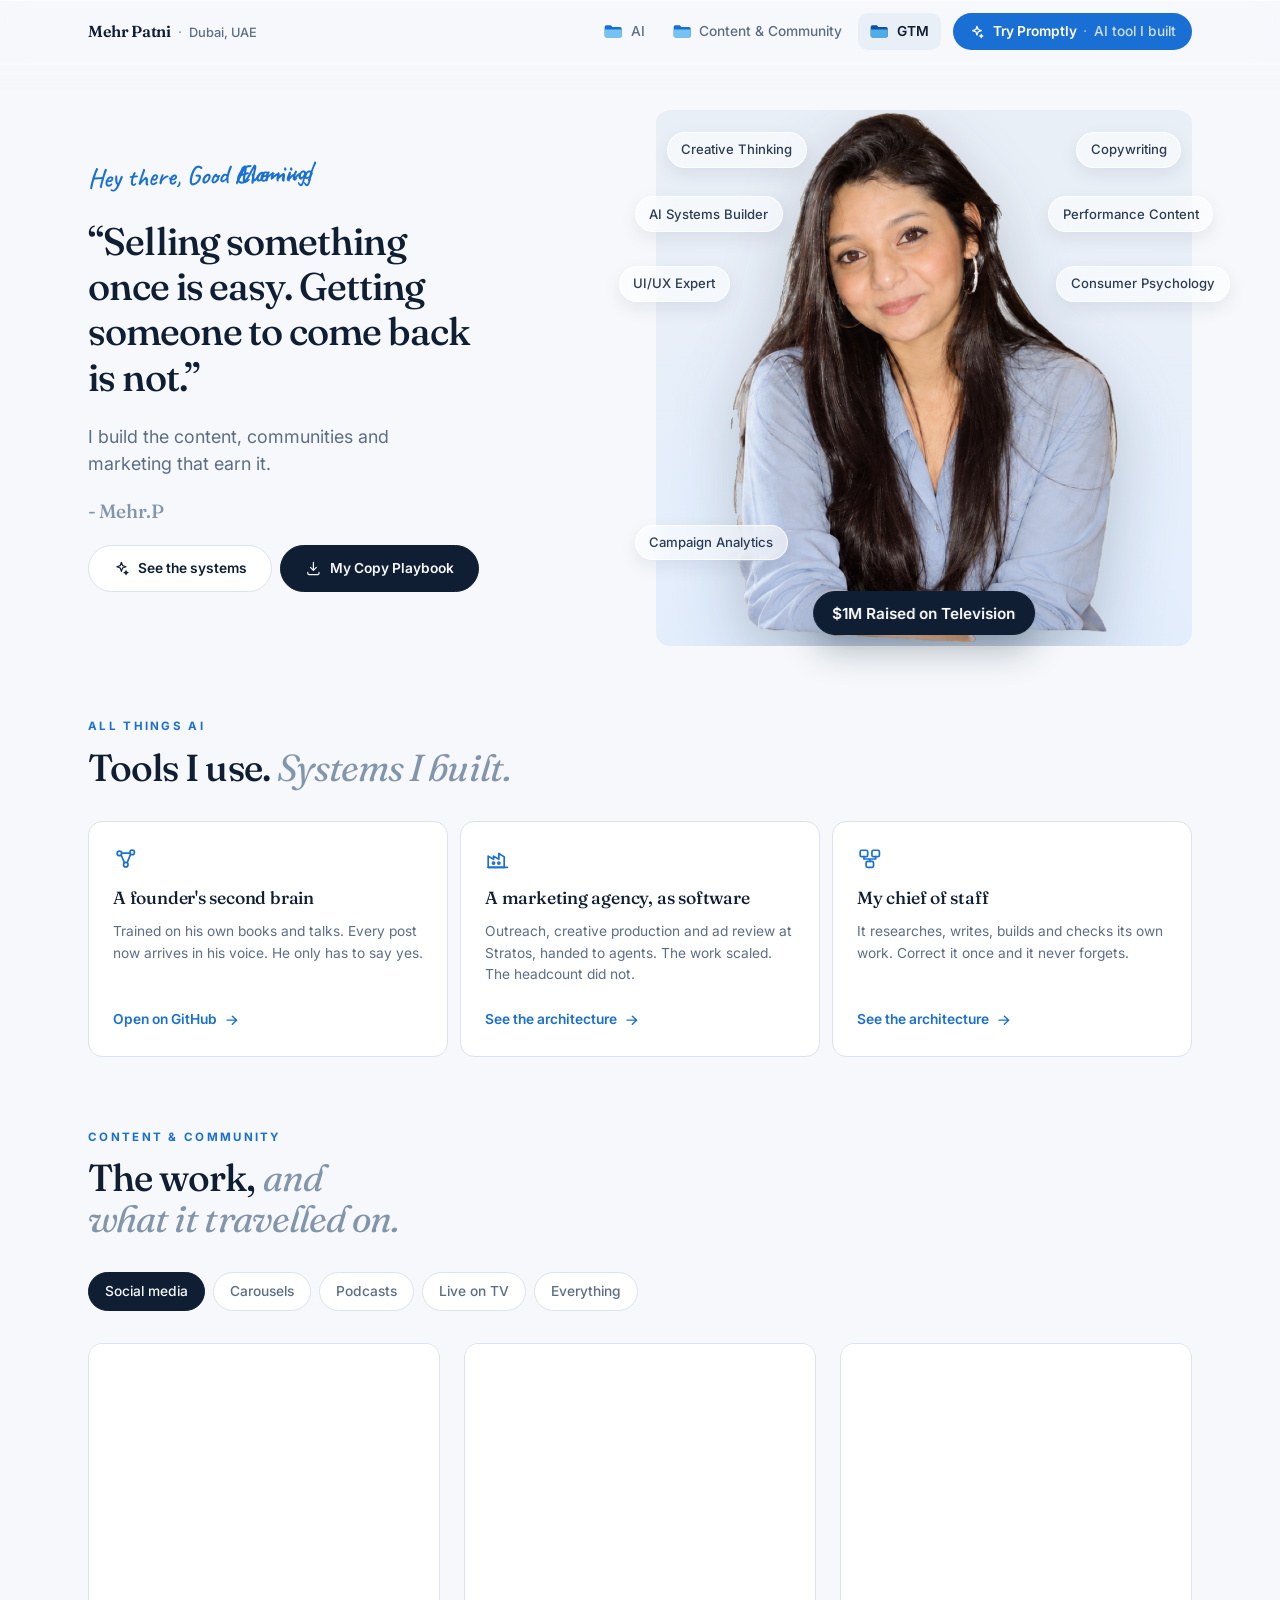
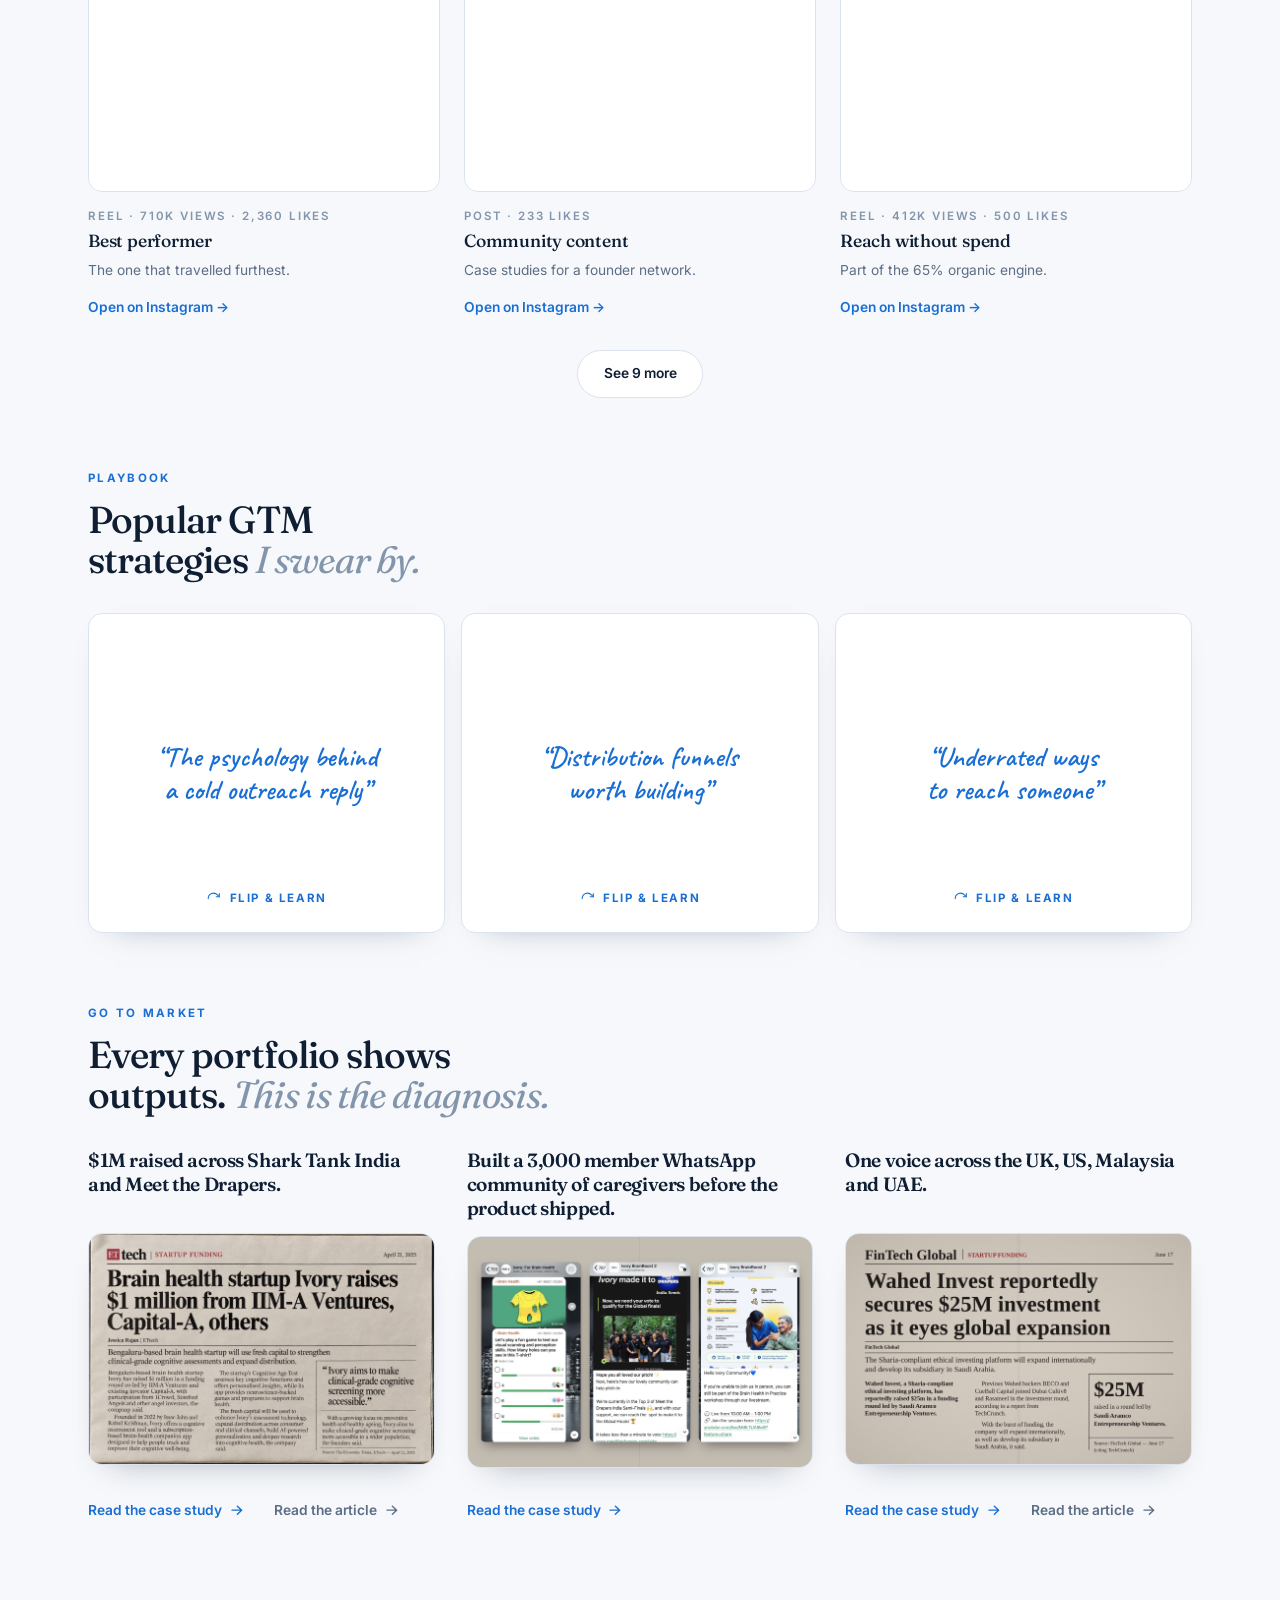
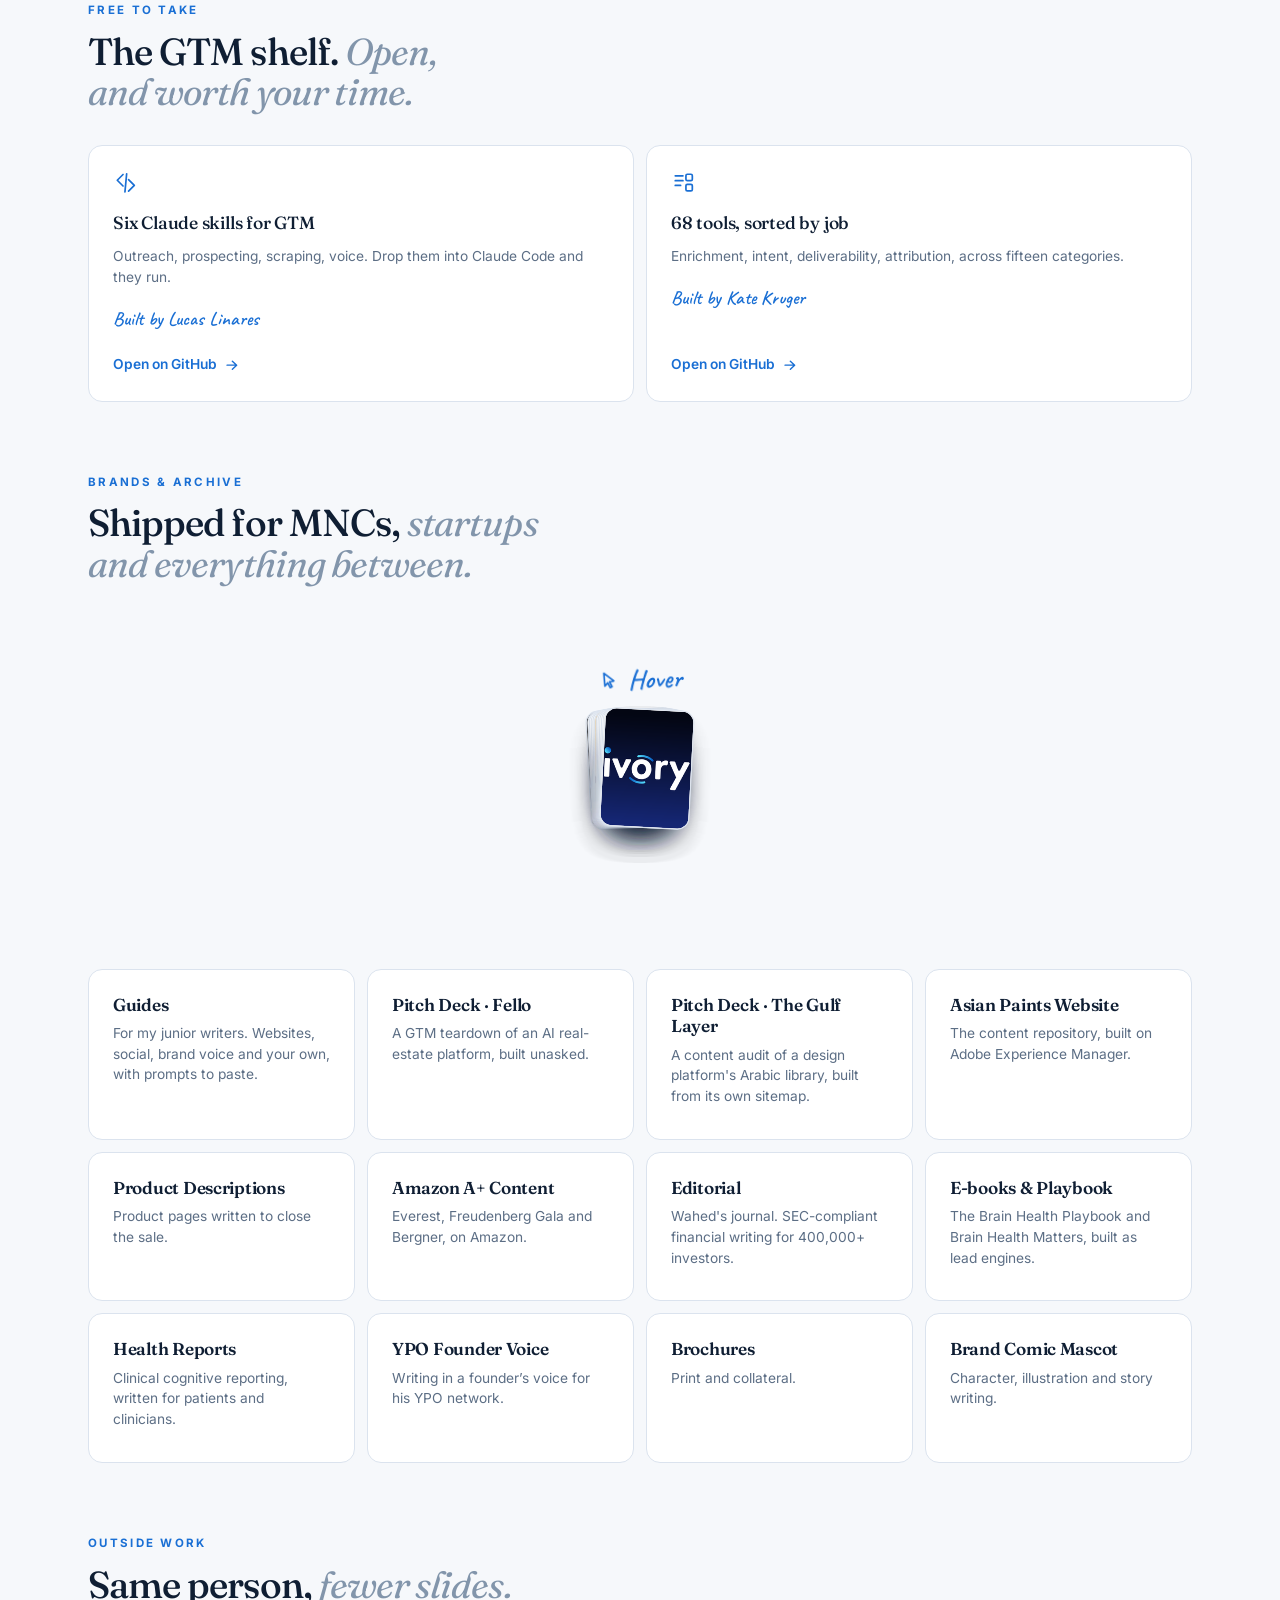
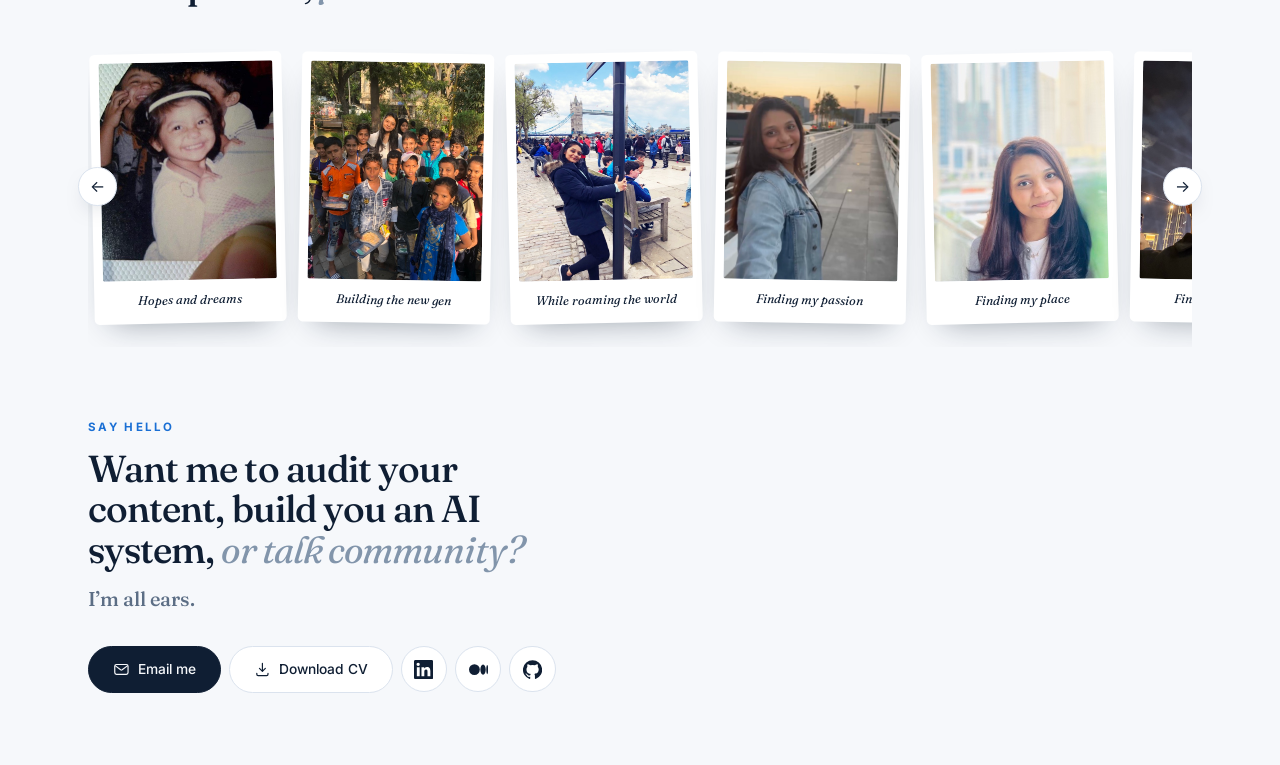
==== index.html @ 5cb8373c "Flip and learn, in place of See the diagram Co-Authored-By: Claude Opus 5 (1M context) <noreply@anth" ====
<!doctype html>
<html lang="en">
<head>
<meta charset="utf-8">
<meta name="viewport" content="width=device-width, initial-scale=1, viewport-fit=cover">
<title>Mehr | AI Content Strategist, Dubai</title>
<meta name="description" content="Mehr Patni, Dubai. Seven years of content, brand and community for products that take some explaining, and the AI systems that carry the routine half. Selected work, live.">
<link rel="icon" type="image/png" sizes="32x32" href="icon-32.png">
<link rel="icon" type="image/png" sizes="192x192" href="icon-192.png">
<link rel="apple-touch-icon" sizes="180x180" href="icon-180.png">
<meta name="theme-color" content="#1A6FD4">
<meta property="og:title" content="Mehr | AI Content Strategist, Dubai">
<meta property="og:description" content="Content, community and the AI systems behind them. Dubai.">
<meta property="og:image" content="https://mehrpatni.com/icon-512.png">
<meta property="og:url" content="https://mehrpatni.com/">
<meta property="og:type" content="website">
<meta name="twitter:card" content="summary">
<link rel="preconnect" href="https://fonts.googleapis.com">
<link rel="preconnect" href="https://fonts.gstatic.com" crossorigin>
<link href="https://fonts.googleapis.com/css2?family=Caveat:wght@600&family=Fraunces:ital,opsz,wght@0,9..144,400;0,9..144,500;0,9..144,600;1,9..144,400;1,9..144,500&family=Inter:wght@400;500;600;700&display=swap" rel="stylesheet">
<style>
/* Spacing and type run off one modular scale in rem, so everything reflows
   together when someone enlarges their text. No fixed pixel rhythm. */
:root{
  --paper:#F6F8FB; --paper-2:#E9EFF7; --ink:#0F1E33; --body:#2B3C53;
  --muted:#5C6E85; --faint:#8295AB;
  --accent:#1A6FD4; --accent-2:#74C3F2; --accent-soft:#E4EEFC;
  --line:#DBE3EE; --white:#fff; --wash:#EEF3FA;

  --s1:.25rem; --s2:.5rem; --s3:.75rem; --s4:1rem; --s5:1.5rem;
  --s6:2rem; --s7:3rem; --s8:4.5rem; --s9:6.5rem;
  --r:14px;

  /* Tracking is size specific: negative on display, neutral on body. */
  --t-display:clamp(2.9rem,8.2vw,5.8rem);
  --t-h2:clamp(1.6rem,3.2vw,2.35rem);
  --t-h3:1.1rem;
  --t-lede:clamp(1.05rem,1.6vw,1.3rem);
  --t-body:1.02rem;
  --t-small:.86rem;
  --t-micro:.72rem;
}
*{box-sizing:border-box}
html{scroll-behavior:smooth;scroll-padding-top:5rem;overflow-x:clip}
body{margin:0;background:var(--paper);color:var(--ink);
  font-family:Inter,system-ui,-apple-system,BlinkMacSystemFont,"Segoe UI",Helvetica,Arial,sans-serif;
  font-size:var(--t-body);line-height:1.55;-webkit-font-smoothing:antialiased;overflow-x:hidden}
h1,h2,h3{font-family:Fraunces,Georgia,serif;font-weight:500;margin:0}
a{color:inherit}
img{max-width:100%}
.wrap{max-width:72rem;margin:0 auto;padding:0 var(--s5)}

/* ── nav: translucent, and it fades into the page instead of ruling it off ── */
nav{position:sticky;top:0;z-index:50;
  background:color-mix(in srgb, var(--paper) 78%, transparent);
  -webkit-backdrop-filter:saturate(180%) blur(14px); backdrop-filter:saturate(180%) blur(14px);
  border-top:1px solid rgba(255,255,255,.65)}
nav::after{content:"";position:absolute;top:100%;left:0;right:0;height:1.75rem;
  background:linear-gradient(to bottom,var(--paper),transparent);pointer-events:none}
.nrow{display:flex;align-items:center;justify-content:space-between;gap:var(--s4);
  max-width:72rem;margin:0 auto;padding:var(--s3) var(--s5)}
.nme{font-family:Fraunces;font-weight:600;font-size:1rem;letter-spacing:-.02em;text-decoration:none;white-space:nowrap}
/* The location rides with the name in the bar, now that the hero eyebrow is gone. */
.nme span{font-family:Inter,system-ui,-apple-system,"Segoe UI",Helvetica,Arial,sans-serif;
  font-weight:500;font-size:.8rem;letter-spacing:0;color:var(--muted)}
.nme span::before{content:"\00b7";margin:0 .45rem;color:var(--faint)}
@media(max-width:48rem){.nme span{display:none}}
.nlinks{display:flex;gap:var(--s1);flex-wrap:wrap;align-items:center}
.nlinks a{display:inline-flex;align-items:center;gap:var(--s2);
  font-size:var(--t-small);font-weight:500;text-decoration:none;color:var(--muted);
  padding:var(--s2) var(--s3);border-radius:10px;
  transition:color .18s ease,background .18s ease}
.nlinks a:hover{color:var(--ink);background:var(--paper-2)}
.nlinks a.on{color:var(--ink);background:var(--paper-2);font-weight:600}
/* Finder folder. Two flat tones read better at 18px than a gradient does. */
.fld{width:1.15rem;height:auto;flex:0 0 auto;
  transition:transform .2s cubic-bezier(.2,.8,.2,1)}
.fld .bk{fill:#1A6FD4}
.fld .ft{fill:#74C3F2}
.nlinks a:hover .fld{transform:translateY(-1px) scale(1.06)}
.nlinks a.on .fld .bk{fill:#13529E}
.nlinks a.on .fld .ft{fill:#4FAEEA}
/* The tool is the one thing in the bar that leaves this page, so it is the
   only coloured item in it. */
.nlinks a.try{background:var(--accent);color:#fff;font-weight:600;border-radius:999px;
  padding:var(--s2) var(--s4);margin-left:var(--s2)}
.nlinks a.try:hover{background:#1560BC;color:#fff}
.nlinks a.try svg{width:1rem;height:1rem;flex:none}
.nlinks a.try i{font-style:normal;font-weight:500;opacity:.78;margin-left:.42rem}
.nlinks a.try i::before{content:"\00b7";margin-right:.42rem;opacity:.7}
@media(max-width:64rem){.nlinks a.try i{display:none}}

/* ── hero: an asymmetric split. The words get the page, the photograph gets
   the edge. Nothing is typeset on top of her face. ───────────────────────── */
header{padding:var(--s7) 0 0;position:relative}
.hero2{display:grid;grid-template-columns:minmax(0,1fr) minmax(0,1.08fr);
  gap:var(--s8);align-items:center}
.hcopy{max-width:40ch}
.eyebrow{font-size:var(--t-micro);font-weight:700;letter-spacing:.2em;text-transform:uppercase;
  color:var(--accent);margin:0 0 var(--s4)}
/* A handwritten line that reads the visitor's own clock. The HTML ships "Hey there"
   so the greeting is never blank if the script does not run. */
.hello{font-family:Caveat,"Bradley Hand","Segoe Script",cursive;font-weight:600;
  font-size:clamp(1.3rem,2.1vw,1.65rem);line-height:1.15;color:var(--accent);
  margin:0 0 var(--s5);transform:rotate(-1.6deg);transform-origin:0 100%}
/* "Good" is fixed. The time word turns into the right one: the first fades up and
   out while the real one fades up and in, and the box animates between the two
   widths so the line never jumps. No masking, because Caveat's descenders would
   be clipped by it. */
.swap{position:relative;display:inline-block;white-space:nowrap;
  transition:width .55s cubic-bezier(.2,.8,.2,1)}
.swap .w{transition:opacity .45s ease,transform .55s cubic-bezier(.2,.8,.2,1)}
.swap .w+.w{position:absolute;left:0;top:0}
.js #hreal{opacity:0;transform:translateY(.32em)}
.js .swap.go #hdecoy{opacity:0;transform:translateY(-.32em)}
.js .swap.go #hreal{opacity:1;transform:none}
@media(prefers-reduced-motion:reduce){
  #hdecoy{display:none}
  .js #hreal{position:static;opacity:1;transform:none}
  .swap{width:auto!important}
}
/* The name signs off the note instead of titling it. It is still the h1, so the
   surname is carried for search and screen readers without being set. */
.sign{font-size:1.2rem;font-weight:500;letter-spacing:-.015em;line-height:1;
  color:var(--faint);margin:var(--s5) 0 0}
.vh{position:absolute;width:1px;height:1px;margin:-1px;padding:0;overflow:hidden;
  clip:rect(0 0 0 0);clip-path:inset(50%);white-space:nowrap;border:0}
@media(prefers-reduced-motion:reduce){
  .decoy{display:none}
  .js .real{opacity:1;transform:none}
}
.name{font-size:clamp(2.6rem,6vw,4.4rem);font-weight:600;letter-spacing:-.04em;line-height:1}
/* The quote carries the page, so it takes the display face and the size.
   The line under it explains, the signature closes. Three clear steps. */
.say{margin:var(--s5) 0 0;font-family:Fraunces,Georgia,serif;font-weight:500;
  font-size:clamp(1.65rem,3vw,2.4rem);line-height:1.18;letter-spacing:-.028em;
  color:var(--ink);max-width:19ch}
.role{font-size:clamp(1.05rem,1.4vw,1.2rem);color:var(--muted);margin:var(--s5) 0 0;
  line-height:1.5;max-width:30ch}
.hfig{position:relative}
.keys{display:flex;flex-wrap:wrap;gap:var(--s2);margin:var(--s5) 0 0;padding:0;list-style:none}
.keys li{font-size:var(--t-small);font-weight:600;color:var(--ink);
  background:var(--accent-soft);border:1px solid #D2E2F8;border-radius:999px;
  padding:.42rem .85rem}
/* On a phone the pills were eating a whole screen, so only the one that carries
   proof survives. The rest are in the nav or further down in the work itself. */
@media(max-width:60rem){
  .keys li:not(:nth-child(8)){display:none}
}
/* Above 60rem the pills leave the flow and sit in the four empty corners of the
   portrait panel. The silhouette is contain-fitted to ~74% of the square's width,
   so the corners are blue ground and nothing lands on her face. */
@media(min-width:60.0625rem){
  .keys{display:block;margin:0}
  /* Seven of these are claims anyone could type. The eighth is a fact, so it
     takes the navy and the extra size and the eye goes there first. */
  .keys li{position:absolute;white-space:nowrap;z-index:2;
    font-size:.82rem;font-weight:500;color:var(--body);
    background:rgba(255,255,255,.55);-webkit-backdrop-filter:blur(10px);backdrop-filter:blur(10px);
    border-color:rgba(255,255,255,.8);box-shadow:0 .4rem 1.1rem rgba(15,30,51,.08)}
  .keys li:nth-child(1){top:4%;left:2%}
  .keys li:nth-child(2){top:16%;left:-4%}
  .keys li:nth-child(3){top:4%;right:2%}
  .keys li:nth-child(4){top:16%;right:-4%}
  .keys li:nth-child(5){top:29%;left:-7%}
  .keys li:nth-child(6){top:29%;right:-7%}
  .keys li:nth-child(7){bottom:16%;left:-4%}
  /* The centred pill uses the standalone translate property, not transform, so
     the float animation below can own transform without fighting the centring. */
  .keys li:nth-child(8){bottom:2%;left:50%;translate:-50% 0;
    font-size:.95rem;font-weight:600;color:#fff;padding:.58rem 1.15rem;
    background:var(--ink);border-color:var(--ink);
    box-shadow:0 .9rem 2.2rem rgba(15,30,51,.3)}

  /* Each pill drifts on its own clock. Different durations and delays, none of
     them whole multiples of each other, so they never fall into step. */
  .keys li{animation:bob var(--dur,6s) var(--del,0s) ease-in-out infinite alternate;
    transition:scale .22s cubic-bezier(.2,.8,.2,1),box-shadow .22s ease}
  .keys li:hover{scale:1.05;box-shadow:0 .8rem 2rem rgba(15,30,51,.18)}
  .keys li:nth-child(1){--dur:5.2s;--del:0s;   --bob:-15px; --rot:-1.4deg}
  .keys li:nth-child(2){--dur:6.1s;--del:.45s; --bob:-12px; --rot:1.2deg}
  .keys li:nth-child(3){--dur:4.9s;--del:.9s;  --bob:-14px; --rot:1.5deg}
  .keys li:nth-child(4){--dur:6.7s;--del:.2s;  --bob:-17px; --rot:-1.1deg}
  .keys li:nth-child(5){--dur:5.6s;--del:1.1s; --bob:-12px; --rot:-1.6deg}
  .keys li:nth-child(6){--dur:7.1s;--del:.6s;  --bob:-15px; --rot:1.3deg}
  .keys li:nth-child(7){--dur:5.0s;--del:1.4s; --bob:-13px; --rot:1.1deg}
  .keys li:nth-child(8){--dur:6.9s;--del:1.2s; --bob:-14px; --rot:-1deg}
  @keyframes bob{
    from{transform:translateY(0) rotate(0deg)}
    to{transform:translateY(var(--bob,-14px)) rotate(var(--rot,0deg))}
  }
  @media(prefers-reduced-motion:reduce){.keys li{animation:none}}
}

/* The cutout needs a tinted ground or its white outline disappears. */
.hshot{position:relative;margin:0;display:flex;align-items:flex-end;justify-content:center;
  border-radius:var(--r);aspect-ratio:1/1;overflow:hidden;
  background:radial-gradient(118% 92% at 50% 108%, #D8E8FA 0%, var(--accent-soft) 46%, var(--paper-2) 100%)}
.hshot img{width:92%;height:auto;max-height:100%;object-fit:contain;display:block;
  filter:drop-shadow(0 1.4rem 2rem rgba(15,30,51,.22))}

/* Someone else built these, so the credit is written in rather than printed.
   .grid.sys .card p sets size and colour, so the selector has to outrank it. */
.credit,.card p.credit,.grid.sys .card p.credit{
  font-family:Caveat,"Bradley Hand","Segoe Script",cursive;font-weight:600;
  font-size:1.2rem;line-height:1.15;color:var(--accent);margin:var(--s3) 0 0}

/* ── sections ───────────────────────────────────────────────────────────── */
section{padding:var(--s8) 0 0;scroll-margin-top:5rem}
.shead{margin-bottom:var(--s6);max-width:54ch}
h2{text-wrap:balance}
.snum{display:block;font-size:var(--t-micro);font-weight:700;letter-spacing:.2em;
  text-transform:uppercase;color:var(--accent);margin-bottom:var(--s3)}
h2{font-size:var(--t-h2);letter-spacing:-.025em;line-height:1.08}
h2 em{font-style:italic;font-weight:400;color:var(--faint)}
.shead p{margin:var(--s3) 0 0;color:var(--muted);font-size:var(--t-body)}
.shead p em{font-style:italic;color:var(--ink)}

/* Numbers sit beside the work they describe, not in a banner of their own. */

/* ── work gallery: flat, so thirteen pieces read as a gallery not as boxes ─ */
.grid{display:grid;grid-template-columns:repeat(auto-fill,minmax(19rem,1fr));gap:var(--s6) var(--s5)}
.card{display:flex;flex-direction:column;background:none;border:0}
.frame{position:relative;width:100%;background:var(--paper-2);border:1px solid var(--line);
  border-radius:var(--r);overflow:hidden;
  transition:transform .25s cubic-bezier(.2,.8,.2,1),box-shadow .25s ease}
.card:hover .frame{transform:translateY(-3px);box-shadow:0 1.4rem 3rem -2rem rgba(15,30,51,.45)}
.frame iframe{position:absolute;inset:0;width:100%;height:100%;border:0;display:block;background:#fff}
.ar-16x9{padding-top:56.25%} .ar-ig{padding-top:127%} .ar-a4{padding-top:129%}
.meta{padding:var(--s4) 0 0;display:flex;flex-direction:column;gap:var(--s1)}
.tag{font-size:var(--t-micro);letter-spacing:.16em;text-transform:uppercase;color:var(--faint);font-weight:600}
.card h3{font-size:var(--t-h3);letter-spacing:-.012em;line-height:1.25}
.card p{margin:var(--s1) 0 0;font-size:var(--t-small);color:var(--muted)}
.card .open{margin-top:var(--s3);font-size:var(--t-small);font-weight:600;text-decoration:none;color:var(--accent)}

/* ── 01: four cards, each with a line icon from the same family ─────────── */
.grid.sys{grid-template-columns:repeat(auto-fit,minmax(15rem,1fr));gap:var(--s3)}
.grid.sys .card{text-decoration:none;background:var(--white);border:1px solid var(--line);border-radius:var(--r);
  padding:var(--s5);transition:transform .25s cubic-bezier(.2,.8,.2,1),border-color .25s ease}
.grid.sys .card:hover{transform:translateY(-3px);border-color:var(--accent)}
.grid.sys .meta{padding:0;gap:var(--s2)}
.ico{width:1.6rem;height:1.6rem;color:var(--accent);margin-bottom:var(--s2)}
.grid.sys .tag{color:var(--faint)}
.grid.sys .card p{font-size:var(--t-small);line-height:1.55}
/* Icon, title, subcopy, then the call to action pinned to the bottom so the
   three cards line up however long their copy runs. */
.grid.sys .meta{flex:1}
.grid.sys .cta{margin-top:auto;padding-top:var(--s4);display:inline-flex;align-items:center;
  gap:.42rem;font-size:var(--t-small);font-weight:600;color:var(--accent)}
.grid.sys .cta .ar{width:1.02rem;height:1.02rem;flex:none;
  transition:transform .22s cubic-bezier(.2,.8,.2,1)}
.grid.sys .card:hover .cta .ar{transform:translateX(4px)}


/* ── filters ────────────────────────────────────────────────────────────── */
.filters{display:flex;flex-wrap:wrap;gap:var(--s2);margin:0 0 var(--s6)}
.filters button{font:inherit;font-size:var(--t-small);font-weight:500;cursor:pointer;
  background:var(--white);border:1px solid var(--line);color:var(--muted);
  border-radius:999px;padding:var(--s2) var(--s4);
  transition:color .16s ease,background .16s ease,border-color .16s ease}
.filters button:hover{border-color:var(--accent);color:var(--ink)}
.filters button.on{background:var(--ink);border-color:var(--ink);color:var(--paper)}
.card[hidden]{display:none!important}
/* Three cards on load. The rest are a click away, so the section opens short. */
.moreline{display:flex;justify-content:center;margin-top:var(--s6)}
.morebtn{appearance:none;cursor:pointer;font:inherit;font-size:var(--t-small);font-weight:600;
  color:var(--ink);background:var(--white);border:1px solid var(--line);border-radius:999px;
  padding:.75rem 1.6rem;min-height:44px;transition:border-color .18s ease,transform .18s ease}
.morebtn:hover{border-color:var(--accent);transform:translateY(-1px)}
.moreline[hidden]{display:none!important}

/* ── gtm ────────────────────────────────────────────────────────────────── */
.probs{display:grid;grid-template-columns:repeat(auto-fit,minmax(17rem,1fr));gap:var(--s6);align-items:stretch}
/* Equal-height columns, with the outcome and the link pinned to the bottom so
   they line up across all three regardless of how long the copy above runs. */
.prob{display:flex;flex-direction:column}
.prob .m{flex:0 0 auto}
/* Two lines' worth of room, so a one-line outcome still starts level with a
   two-line one across the row. */
.prob .cta{margin-top:auto;padding-top:var(--s4);align-self:flex-start}
/* Two links sit on one row, the case study first and the press second. */
.prob .ctarow{margin-top:auto;padding-top:var(--s4)}
.prob .ctarow .cta{margin:0 var(--s5) var(--s2) 0;padding-top:0;vertical-align:top}
.cta.alt{color:var(--muted)}
.cta.alt:hover{color:var(--accent);border-bottom-color:var(--accent)}
.cta{display:inline-flex;align-items:center;gap:.42rem;margin-top:var(--s4);font-size:var(--t-small);font-weight:600;
  color:var(--accent);text-decoration:none;border-bottom:1px solid transparent;
  transition:border-color .18s ease}
.cta:hover{border-bottom-color:var(--accent)}
.cta .ar{width:1.02rem;height:1.02rem;flex:none;
  transition:transform .22s cubic-bezier(.2,.8,.2,1)}
.cta:hover .ar{transform:translateX(4px)}
.story{display:block;width:100%;height:auto;max-width:100%;margin:0 0 var(--s4);
  background:var(--white);border:1px solid var(--line);border-radius:var(--r);padding:var(--s3)}
.prob .m{font-size:var(--t-small);line-height:1.55;margin:0 0 var(--s4);color:var(--muted)}
/* The result leads, the newspaper sits under it, the explanation follows. */
.prob .r{font-family:Fraunces;font-size:1.2rem;font-weight:600;letter-spacing:-.022em;
  line-height:1.25;color:var(--ink);margin:0 0 var(--s4);min-height:3.6em}
.prob .clip{margin:0 0 var(--s4);border-radius:var(--r);overflow:hidden;
  border:1px solid var(--line);background:var(--paper-2);
  box-shadow:0 1rem 2rem -1.4rem rgba(15,30,51,.4)}
.prob .clip img{display:block;width:100%;height:auto;aspect-ratio:3/2;object-fit:cover}
.prob .clip{flex:0 0 auto}
.prob .r{flex:0 0 auto}

/* ── brands ─────────────────────────────────────────────────────────────── */
.tiles{display:grid;grid-template-columns:repeat(auto-fill,minmax(16rem,1fr));gap:var(--s3)}
/* The archive is a long list, so each tile has to be readable at a glance: a
   serif title doing the naming, the line under it in grey, an arrow on hover. */
.tile{position:relative;background:var(--white);border:1px solid var(--line);
  border-radius:var(--r);padding:var(--s5) var(--s5) var(--s6);text-decoration:none;
  color:inherit;display:flex;flex-direction:column;gap:var(--s2);overflow:hidden;
  transition:border-color .18s ease,transform .18s ease,box-shadow .18s ease}
.tile::before{content:"";position:absolute;left:0;top:0;bottom:0;width:3px;
  background:var(--accent);transform:scaleY(0);transform-origin:50% 0;
  transition:transform .22s cubic-bezier(.2,.8,.2,1)}
.tile:hover{border-color:var(--accent);transform:translateY(-2px);
  box-shadow:0 1rem 2.2rem -1.6rem rgba(15,30,51,.5)}
.tile:hover::before{transform:scaleY(1)}
.tile .t{font-family:Fraunces,Georgia,serif;font-weight:600;font-size:1.08rem;
  letter-spacing:-.016em;line-height:1.25;color:var(--ink)}
.tile .s{font-size:var(--t-small);color:var(--muted);line-height:1.5}
.tile::after{content:"\2197";position:absolute;right:var(--s4);bottom:var(--s3);
  font-size:.86rem;color:var(--accent);opacity:0;transform:translate(-3px,3px);
  transition:opacity .2s ease,transform .2s ease}
.tile:hover::after{opacity:1;transform:none}
/* No cursor, no hover: the affordance has to be visible from the start. */
@media(hover:none){
  .tile::before{transform:scaleY(1);opacity:.45}
  .tile::after{opacity:.75;transform:none}
}

/* ── floating brand field ───────────────────────────────────────────────── */
/* Tiles drift as you scroll. Only transform moves, so it stays on the
   compositor. Swap .chip's text for <img> when real logo files arrive. */
/* ── the hand ──────────────────────────────────────────────────────────
   At rest a squared stack with one handwritten word on it. Hovering fans it
   open from the middle outward, each card a beat behind the last. ─────── */
.hand{position:relative;height:clamp(15rem,24vw,19rem);display:grid;place-items:center;
  cursor:pointer;touch-action:manipulation;margin:var(--s6) 0 var(--s7)}
.hand:focus-visible{outline:2px solid var(--accent);outline-offset:6px;border-radius:var(--r)}
.cue{position:absolute;z-index:40;display:flex;align-items:center;gap:var(--s2);
  will-change:opacity,transform;
  font-family:Caveat,"Bradley Hand",cursive;font-size:1.7rem;font-weight:600;color:var(--accent);
  transform:translateY(-5.6rem) rotate(-2deg);
  transition:opacity .28s ease,transform .38s cubic-bezier(.2,.8,.2,1);pointer-events:none}
.cue svg{width:1.4rem;height:1.4rem}
.cue b{font-weight:600}
.cue-t,.cue .ic-t{display:none}
@media(hover:none){ .cue-h,.cue .ic-h{display:none} .cue-t{display:inline} .cue .ic-t{display:block} }
.hand.open .cue{opacity:0;transform:translateY(-7rem) rotate(-2deg)}
@media(hover:hover){
  .hand:hover .cue{opacity:0;transform:translateY(-7rem) rotate(-2deg)}
}

.chip{--w:clamp(4.6rem,7vw,6.2rem);
  position:absolute;top:50%;left:50%;width:var(--w);aspect-ratio:3/4;
  margin:calc(var(--w) * -.667) 0 0 calc(var(--w) / -2);
  background:var(--white);border:1px solid var(--line);border-radius:12px;
  display:grid;place-items:center;padding:var(--s3);text-decoration:none;
  box-shadow:0 1rem 2.2rem -1.4rem rgba(15,30,51,.5);
  transform:translateX(var(--rx)) rotate(var(--rr));
  transition:transform .6s cubic-bezier(.22,.9,.24,1),box-shadow .3s ease,border-color .2s ease;
  transition-delay:calc(var(--d) * 24ms)}
.chip img{width:84%;height:auto;max-height:64%;object-fit:contain}
.chip.fill{padding:0;overflow:hidden}
.chip.fill img{width:100%;height:100%;max-height:none;object-fit:cover;border-radius:11px}
.hand.open .chip{transform:translateX(var(--x)) translateY(var(--y)) rotate(var(--rot))}
@media(hover:hover){
  .hand:hover .chip{transform:translateX(var(--x)) translateY(var(--y)) rotate(var(--rot))}
  .hand .chip:hover{z-index:60;border-color:var(--accent);
    box-shadow:0 1.6rem 3rem -1.2rem rgba(15,30,51,.6)}
}
/* A twelve-card fan needs room. Below 52rem there is none, so the hand
   deals the cards into a grid instead: still hidden until you ask, still
   not a logo bar, but every mark readable. Closed, the cards take no
   space at all, so the section does not sit on an empty hole. */
@media(max-width:52rem){
  .hand{display:block;position:relative;height:auto;min-height:8.5rem;
    margin:var(--s5) 0 var(--s6)}
  .cue{top:50%;left:50%;transform:translate(-50%,-50%) rotate(-2deg)}
  .hand.open .cue{opacity:0;transform:translate(-50%,-50%) translateY(-.8rem) rotate(-2deg)}
  .chip{position:absolute;top:50%;left:50%;width:4.6rem;aspect-ratio:1;
    margin:-2.3rem 0 0 -2.3rem;opacity:0;pointer-events:none;
    transform:translateY(8px) scale(.9);
    transition:opacity .3s ease,transform .4s cubic-bezier(.2,.8,.2,1)}
  .hand.open{display:grid;grid-template-columns:repeat(4,1fr);gap:var(--s3);
    min-height:0;place-items:stretch}
  .hand.open .chip{position:static;width:auto;margin:0;opacity:1;pointer-events:auto;
    transform:none;transition-delay:calc(var(--i) * 32ms)}
  .chip img{max-height:72%}
}
@media(max-width:24rem){ .hand{grid-template-columns:repeat(3,1fr)} }
@media(prefers-reduced-motion:reduce){.chip{transition:none}}

/* ── the playbook: three cards that turn ────────────────────────────────
   The title is the whole front. The diagram is behind it, so the section
   reads as three questions rather than three dense drawings at once.
   Hover turns it on a pointer; tap or Enter turns it on anything else. */
.dgrid{display:grid;grid-template-columns:repeat(3,1fr);gap:var(--s4);margin-top:var(--s6)}
.dblk{appearance:none;border:0;padding:0;background:none;font:inherit;color:inherit;
  cursor:pointer;display:block;position:relative;width:100%;
  height:clamp(17rem,25vw,20.5rem);perspective:1400px;text-align:center}
/* Absolute rather than height:100%: a percentage height will not resolve
   against a button's content box, which collapses both faces to nothing. */
.dblk .inner{position:absolute;inset:0;transform-style:preserve-3d;
  transition:transform .62s cubic-bezier(.2,.8,.2,1)}
.dblk[aria-expanded="true"] .inner{transform:rotateY(180deg)}
@media(hover:hover){.dblk:hover .inner{transform:rotateY(180deg)}}
.dblk:focus-visible{outline:2px solid var(--accent);outline-offset:4px;border-radius:var(--r)}
.face{position:absolute;inset:0;backface-visibility:hidden;-webkit-backface-visibility:hidden;
  border-radius:var(--r);border:1px solid var(--line);background:var(--white);
  display:grid;place-items:center;padding:var(--s5);
  box-shadow:0 .8rem 2rem -1.6rem rgba(15,30,51,.5)}
.front .t{display:block;font-family:Caveat,"Bradley Hand","Segoe Script",cursive;
  font-weight:600;font-size:clamp(1.6rem,2.2vw,1.95rem);letter-spacing:0;line-height:1.18;
  color:var(--accent);max-width:17ch}
.front .t::before{content:"\201C"}
.front .t::after{content:"\201D"}
.hintrow{position:absolute;left:0;right:0;bottom:var(--s5);display:flex;align-items:center;
  justify-content:center;gap:var(--s2);font-size:var(--t-micro);font-weight:700;
  letter-spacing:.14em;text-transform:uppercase;color:var(--accent)}
.hintrow svg{width:.95rem;height:.95rem}
.back{transform:rotateY(180deg)}
.dg{display:block;width:100%;height:auto;max-height:100%}
/* The six channels are the third card's drawing, so they live inside a face. */
.mgrid{display:grid;grid-template-columns:repeat(2,1fr);gap:var(--s5) var(--s4);
  width:100%;align-content:center}
.mt{display:flex;flex-direction:column;align-items:center;gap:var(--s2);
  font-size:var(--t-small);font-weight:600;color:var(--ink);line-height:1.25;text-align:center}
.mi{width:1.5rem;height:1.5rem;flex:none;color:var(--accent)}
@media(prefers-reduced-motion:reduce){.dblk .inner{transition:none}}
@media(max-width:52rem){.dgrid{grid-template-columns:1fr;gap:var(--s4)}
  .dblk{height:19rem}.mgrid{max-width:22rem;margin-inline:auto}}

/* ── phones: long stacks glide sideways instead of running down the page ──
   The strip bleeds to both screen edges so the next card peeks in and the
   gesture is obvious without a visible scrollbar. ──────────────────────── */
@media(max-width:52rem){
  #workgrid,.tiles,.grid.sys,.probs,.dgrid{
    display:flex!important;flex-wrap:nowrap;gap:var(--s4);
    overflow-x:auto;overscroll-behavior-x:contain;scroll-snap-type:x mandatory;
    scrollbar-width:none;-webkit-overflow-scrolling:touch;
    margin-inline:calc(var(--s5) * -1);padding:0 var(--s5) var(--s4);
    scroll-padding-inline:var(--s5)}
  #workgrid::-webkit-scrollbar,.tiles::-webkit-scrollbar,.grid.sys::-webkit-scrollbar,
  .probs::-webkit-scrollbar,.dgrid::-webkit-scrollbar{display:none}
  #workgrid > *,.tiles > *,.grid.sys > *,.probs > *,.dgrid > *{
    flex:0 0 80%;max-width:80%;scroll-snap-align:start}
  .tiles > *{flex-basis:68%;max-width:68%}
  .dgrid > *{flex-basis:86%;max-width:86%}
  .dgrid{gap:var(--s4)}
  .dblk .dg,.dblk .mgrid{max-width:100%}
  .mgrid{min-height:0;grid-template-columns:repeat(2,1fr)}
  /* The filters ride on one line as well, rather than stacking three deep. */
  .filters{flex-wrap:nowrap;overflow-x:auto;scrollbar-width:none;
    margin-inline:calc(var(--s5) * -1);padding:0 var(--s5) var(--s2)}
  .filters::-webkit-scrollbar{display:none}
  .filters button{flex:none}
}

/* ── outside work: a scroll-snapped strip, tilted just enough to feel human ── */
.carousel{position:relative}
.track{display:flex;gap:var(--s4);overflow-x:auto;padding:var(--s4) var(--s1) var(--s5);
  scroll-snap-type:x mandatory;scrollbar-width:none;-webkit-overflow-scrolling:touch}
.track::-webkit-scrollbar{display:none}
.shot{flex:0 0 auto;margin:0;width:clamp(9.5rem,15vw,12rem);scroll-snap-align:center;
  background:var(--white);padding:.55rem .55rem .5rem;border-radius:5px;
  box-shadow:0 .9rem 2rem -1.1rem rgba(15,30,51,.45);
  transition:transform .28s cubic-bezier(.2,.8,.2,1),box-shadow .28s ease}
/* height:auto is load bearing. Without it the width/height attributes on the
   img win over aspect-ratio and every card renders three times too tall. */
.shot img{display:block;width:100%;height:auto;aspect-ratio:4/5;object-fit:cover;
  object-position:50% 42%;border-radius:2px;background:var(--paper-2)}
/* The caption lives in the polaroid's own white margin, never over the photo. */
.shot figcaption{font-family:Fraunces,Georgia,serif;font-style:italic;font-weight:400;
  font-size:.78rem;line-height:1.3;color:var(--ink);text-align:center;
  min-height:2.8em;display:flex;align-items:center;justify-content:center;
  padding:.55rem .25rem .15rem}
.shot:nth-child(odd){transform:rotate(-1.2deg)}
.shot:nth-child(even){transform:rotate(1deg)}
.shot:hover{transform:rotate(0) translateY(-5px) scale(1.02);
  box-shadow:0 1.8rem 3rem -1.4rem rgba(15,30,51,.5);z-index:2}
.cnav{position:absolute;top:42%;z-index:3;width:2.4rem;height:2.4rem;border-radius:50%;
  border:1px solid var(--line);background:var(--white);color:var(--ink);cursor:pointer;
  font:inherit;font-size:1rem;line-height:1;display:grid;place-items:center;
  box-shadow:0 .6rem 1.4rem -.8rem rgba(15,30,51,.5);transition:border-color .18s ease}
.cnav:hover{border-color:var(--accent);color:var(--accent)}
.cnav.prev{left:-.6rem} .cnav.next{right:-.6rem}
@media(max-width:48rem){.cnav{display:none}}

.links{display:flex;flex-wrap:wrap;gap:var(--s2);margin-top:var(--s6)}
.hcta{display:flex;flex-wrap:wrap;align-items:center;gap:var(--s2);margin-top:var(--s5)}
.hcta a{display:inline-flex;align-items:center;gap:var(--s2);background:var(--white);border:1px solid var(--line);
  border-radius:999px;padding:var(--s3) var(--s5);font-size:var(--t-small);font-weight:600;
  text-decoration:none;transition:border-color .18s ease,transform .18s ease}
.hcta a:hover{border-color:var(--accent);transform:translateY(-1px)}
.hcta a.primary{background:var(--ink);color:var(--paper);border-color:var(--ink)}
.links a{display:inline-flex;align-items:center;gap:var(--s2);background:var(--white);
  border:1px solid var(--line);border-radius:999px;padding:var(--s3) var(--s5);
  font-size:var(--t-small);font-weight:500;text-decoration:none;
  transition:border-color .18s ease,transform .18s ease}
.links a:hover{border-color:var(--accent);transform:translateY(-1px)}
.bi{width:1.05rem;height:1.05rem;flex:0 0 auto}
.links a.primary{background:var(--ink);color:var(--paper);border-color:var(--ink)}

/* ── the close: one question, one address, three marks ─────────────────── */
#contact{position:relative}
#contact .ears{margin:var(--s3) 0 0;font-family:Fraunces,Georgia,serif;font-size:1.25rem;
  font-weight:500;color:var(--muted)}
#contact .links{margin-top:var(--s6);align-items:center;padding-bottom:var(--s8)}
.links a.sico{display:inline-grid;place-items:center;width:2.9rem;height:2.9rem;flex:none;
  padding:0;border-radius:50%;color:var(--ink)}
.links a.sico svg{width:1.2rem;height:1.2rem}
.links a.sico:hover{color:var(--accent);border-color:var(--accent)}

/* Only transform and opacity animate, so this stays on the compositor. */
.js .rv{opacity:0;transform:translateY(.9rem);
  transition:opacity .5s ease,transform .5s cubic-bezier(.2,.8,.2,1)}
.js .rv.in{opacity:1;transform:none}

@media(max-width:60rem){
  .steps{grid-template-columns:1fr;gap:var(--s6)}
  .hero2{grid-template-columns:1fr;gap:var(--s6)}
  .hcopy{max-width:none}
  .hshot{aspect-ratio:4/3}
}
@media(max-width:48rem){
  header{padding:var(--s7) 0 var(--s6)} section{padding:var(--s8) 0 0} .ghost{display:none}
  .nlinks a{padding:var(--s1) var(--s2);font-size:var(--t-micro)}
}
/* ── phones ─────────────────────────────────────────────────────────────── */
@media(max-width:34rem){
  /* The name is three centimetres below in the hero, so the bar gives its space
     to the three labels, which are the actual navigation. */
  .nme{display:none}
  .nlinks{width:100%;justify-content:space-between;gap:0}
  .nlinks a.try{order:-1;width:100%;justify-content:center;margin:0 0 var(--s2)}
  .nlinks a.try i{display:inline}
  .nlinks a{padding:.6rem .5rem;font-size:.76rem;min-height:44px}
  .fld{width:1rem}
  header{padding:var(--s5) 0 0}
  /* Portrait scales to the panel height instead of leaving blue above and below. */
  .hshot{aspect-ratio:5/4}
  .hshot img{width:auto;height:100%;max-width:94%;margin:0 auto}
  /* Comfortable thumb targets. */
  .filters button{min-height:44px;padding:var(--s2) var(--s5)}
  .hcta a,.links a{min-height:44px}
  .shot{width:11.5rem}
}
@media(max-width:27rem){
  .wrap,.nrow{padding-left:var(--s4);padding-right:var(--s4)}
  .grid,.tiles,.probs,.steps{grid-template-columns:1fr}
}
/* Three independent accessibility signals, three different answers. */
@media(prefers-reduced-motion:reduce){
  *{transition:none!important;animation:none!important}
  .rv{opacity:1;transform:none}
  html{scroll-behavior:auto}
}
@media(prefers-reduced-transparency:reduce){
  nav{background:var(--paper);-webkit-backdrop-filter:none;backdrop-filter:none}
}
@media(prefers-contrast:more){
  :root{--muted:#3C4C63;--faint:#4C5E76;--line:#A9B6C8}
  nav{background:var(--paper)}
}
</style>
</head>
<body>
<script>document.documentElement.classList.add('js');</script>

<nav id="nav">
  <div class="nrow">
    <a class="nme" href="#top">Mehr Patni<span>Dubai, UAE</span></a>
    <div class="nlinks">
      <a href="#ai"><svg class="fld" viewBox="0 0 28 22" aria-hidden="true"><path class="bk" d="M1 4.6A2.6 2.6 0 013.6 2h6.9l2.3 2.5h11.6A2.6 2.6 0 0127 7.1V18a2.6 2.6 0 01-2.6 2.6H3.6A2.6 2.6 0 011 18V4.6z"/><path class="ft" d="M1 8.2h26V18a2.6 2.6 0 01-2.6 2.6H3.6A2.6 2.6 0 011 18V8.2z"/></svg><span>AI</span></a>
      <a href="#content"><svg class="fld" viewBox="0 0 28 22" aria-hidden="true"><path class="bk" d="M1 4.6A2.6 2.6 0 013.6 2h6.9l2.3 2.5h11.6A2.6 2.6 0 0127 7.1V18a2.6 2.6 0 01-2.6 2.6H3.6A2.6 2.6 0 011 18V4.6z"/><path class="ft" d="M1 8.2h26V18a2.6 2.6 0 01-2.6 2.6H3.6A2.6 2.6 0 011 18V8.2z"/></svg><span>Content &amp; Community</span></a>
      <a href="#gtm"><svg class="fld" viewBox="0 0 28 22" aria-hidden="true"><path class="bk" d="M1 4.6A2.6 2.6 0 013.6 2h6.9l2.3 2.5h11.6A2.6 2.6 0 0127 7.1V18a2.6 2.6 0 01-2.6 2.6H3.6A2.6 2.6 0 011 18V4.6z"/><path class="ft" d="M1 8.2h26V18a2.6 2.6 0 01-2.6 2.6H3.6A2.6 2.6 0 011 18V8.2z"/></svg><span>GTM</span></a>
      <a class="try" href="promptly/index.html"><svg viewBox="0 0 24 24" fill="none" stroke="currentColor" stroke-width="1.8" stroke-linecap="round" stroke-linejoin="round" aria-hidden="true"><path d="M12 3.4 13.7 8.3 18.6 10 13.7 11.7 12 16.6 10.3 11.7 5.4 10l4.9-1.7z"/><path d="M18.4 15.6l.6 1.8 1.8.6-1.8.6-.6 1.8-.6-1.8-1.8-.6 1.8-.6z"/></svg><span>Try Promptly<i>AI tool I built</i></span></a>
    </div>
  </div>
</nav>

<div class="wrap" id="top">

  <header>
    <div class="hero2">
      <div class="hcopy">
        <p class="hello">Hey there, <span id="hgood">Good </span><span class="swap" id="hswap"><span class="w" id="hdecoy">Morning</span><span class="w" id="hreal">Evening</span></span>!</p>
        <blockquote class="say">&ldquo;Selling something once is easy.
        Getting someone to come back is not.&rdquo;</blockquote>
        <p class="role">I build the content, communities and marketing that earn it.</p>
        <h1 class="sign">- Mehr<span class="vh"> Patni</span>.P</h1>
        <div class="hcta">
          <a href="#ai"><svg class="bi" viewBox="0 0 24 24" fill="none" stroke="currentColor" stroke-width="1.7" stroke-linecap="round" stroke-linejoin="round" aria-hidden="true"><path d="M12 3.2 13.7 8l4.8 1.7-4.8 1.7L12 16.2l-1.7-4.8L5.5 9.7 10.3 8z"/><path d="M18.6 15.4l.7 2 2 .7-2 .7-.7 2-.7-2-2-.7 2-.7z"/></svg><span>See the systems</span></a>
          <a class="primary" href="guides/Mehr Patni - Copy Guides for Junior Writers.pdf" download><svg class="bi" viewBox="0 0 24 24" fill="none" stroke="currentColor" stroke-width="1.7" stroke-linecap="round" stroke-linejoin="round" aria-hidden="true"><path d="M12 3.5v11M7.8 10.6 12 14.8l4.2-4.2M4 17.5v1.6A1.9 1.9 0 0 0 5.9 21h12.2a1.9 1.9 0 0 0 1.9-1.9v-1.6"/></svg><span>My Copy Playbook</span></a>
        </div>
      </div>
      <div class="hfig">
      <figure class="hshot">
        <img src="mehr-cut.png" alt="Mehr Patni" width="644" height="875" fetchpriority="high">
      </figure>
      <ul class="keys">
        <li>Creative Thinking</li>
        <li>AI Systems Builder</li>
        <li>Copywriting</li>
        <li>Performance Content</li>
        <li>UI/UX Expert</li>
        <li>Consumer Psychology</li>
        <li>Campaign Analytics</li>
        <li>$1M Raised on Television</li>
      </ul>
      </div>
    </div>

  </header>

  <!-- ─────────── 01 all things ai ─────────── -->
  <section id="ai">
    <div class="shead rv">
      <span class="snum">All things AI</span>
      <h2>Tools I use. <em>Systems I built.</em></h2>
    </div>
    <div class="grid sys">
      <a class="card rv" href="https://github.com/mehrpatni9-lgtm/magna-brain" target="_blank" rel="noopener"><div class="meta">
        <svg class="ico" viewBox="0 0 24 24" fill="none" stroke="currentColor" stroke-width="1.6" stroke-linecap="round" stroke-linejoin="round" aria-hidden="true"><circle cx="6" cy="7" r="2.1"/><circle cx="18" cy="6" r="2.1"/><circle cx="12" cy="17.5" r="2.1"/><path d="M7.7 8.7 10.7 15.6M16.5 7.8 13.3 15.6M8.1 6.7h7.8"/></svg>
        <h3>A founder's second brain</h3>
        <p>Trained on his own books and talks. Every post now arrives in his voice. He only has
        to say yes.</p>
        <span class="cta">Open on GitHub <svg class="ar" viewBox="0 0 24 24" fill="none" stroke="currentColor" stroke-width="2.1" stroke-linecap="round" stroke-linejoin="round" aria-hidden="true"><path d="M4.5 12h13.3M12.3 6.1 18.6 12l-6.3 5.9"/></svg></span>
      </div></a>
      <a class="card rv" href="systems/stratos.html" target="_blank" rel="noopener"><div class="meta">
        <svg class="ico" viewBox="0 0 24 24" fill="none" stroke="currentColor" stroke-width="1.6" stroke-linecap="round" stroke-linejoin="round" aria-hidden="true"><path d="M3 20V9.5l5 3v-3l5 3V7l5 3.2V20z"/><path d="M3 20h18"/><circle cx="8" cy="16" r="1"/><circle cx="13" cy="16" r="1"/></svg>
        <h3>A marketing agency, as software</h3>
        <p>Outreach, creative production and ad review at Stratos, handed to agents. The work
        scaled. The headcount did not.</p>
        <span class="cta">See the architecture <svg class="ar" viewBox="0 0 24 24" fill="none" stroke="currentColor" stroke-width="2.1" stroke-linecap="round" stroke-linejoin="round" aria-hidden="true"><path d="M4.5 12h13.3M12.3 6.1 18.6 12l-6.3 5.9"/></svg></span>
      </div></a>
      <a class="card rv" href="systems/chief-of-staff.html" target="_blank" rel="noopener"><div class="meta">
        <svg class="ico" viewBox="0 0 24 24" fill="none" stroke="currentColor" stroke-width="1.6" stroke-linecap="round" stroke-linejoin="round" aria-hidden="true"><rect x="3" y="4" width="7" height="6" rx="1.4"/><rect x="14" y="4" width="7" height="6" rx="1.4"/><rect x="8.5" y="14.5" width="7" height="5.5" rx="1.4"/><path d="M6.5 10v2.2h11V10M12 12.2v2.3"/></svg>
        <h3>My chief of staff</h3>
        <p>It researches, writes, builds and checks its own work. Correct it once and it never
        forgets.</p>
        <span class="cta">See the architecture <svg class="ar" viewBox="0 0 24 24" fill="none" stroke="currentColor" stroke-width="2.1" stroke-linecap="round" stroke-linejoin="round" aria-hidden="true"><path d="M4.5 12h13.3M12.3 6.1 18.6 12l-6.3 5.9"/></svg></span>
      </div></a>
    </div>
  </section>

  <!-- ─ 02 content & community ─────────── -->
  <section id="content">
    <div class="shead rv">
      <span class="snum">Content &amp; Community</span>
      <h2>The work, <em>and what it travelled on.</em></h2>
    </div>

    <div class="filters rv" role="group" aria-label="Filter work">
      <button class="on" data-f="shortform">Social media</button>
      <button data-f="carousel">Carousels</button>
      <button data-f="podcast">Podcasts</button>
      <button data-f="tv">Live on TV</button>
      <button data-f="all">Everything</button>
    </div>

    <div class="grid ig" id="workgrid">

      <article class="card rv" data-cat="tv" hidden><div class="frame ar-16x9">
        <iframe loading="lazy" src="https://www.youtube.com/embed/m3BdTGohDEM" title="Ivory on Shark Tank India, Season 4" allowfullscreen allow="accelerometer; clipboard-write; encrypted-media; picture-in-picture"></iframe></div>
        <div class="meta"><span class="tag">Ivory &middot; Shark Tank India S4</span><h3>The full pitch</h3>
        <p>Neuroscience, cut to hold on prime time.</p>
        <a class="open" href="https://www.youtube.com/watch?v=m3BdTGohDEM" target="_blank" rel="noopener">Watch <span>&rarr;</span></a></div></article>

      <article class="card rv" data-cat="tv" hidden><div class="frame ar-16x9">
        <iframe loading="lazy" src="https://www.youtube.com/embed/0x2AAn_VHNY?start=483" title="Ivory on Meet the Drapers India, Hyderabad" allowfullscreen allow="accelerometer; clipboard-write; encrypted-media; picture-in-picture"></iframe></div>
        <div class="meta"><span class="tag">Ivory &middot; Meet the Drapers India</span><h3>The Hyderabad episode</h3>
        <p>The second raise. A different room.</p>
        <a class="open" href="https://youtu.be/0x2AAn_VHNY?t=483" target="_blank" rel="noopener">Watch from our pitch <span>&rarr;</span></a></div></article>

      <article class="card rv" data-cat="tv" hidden><div class="frame ar-16x9">
        <iframe loading="lazy" src="https://www.youtube.com/embed/9cqxDYkyx_4" title="Where the Heart Is, Season 4, Episode 1" allowfullscreen allow="accelerometer; clipboard-write; encrypted-media; picture-in-picture"></iframe></div>
        <div class="meta"><span class="tag">Asian Paints &middot; Where the Heart Is</span><h3>Season 4, with Shankar Mahadevan</h3>
        <p>Celebrity home tours. 62M+ reach.</p>
        <a class="open" href="https://www.youtube.com/watch?v=9cqxDYkyx_4" target="_blank" rel="noopener">Watch <span>&rarr;</span></a></div></article>

      <article class="card rv" data-cat="tv" hidden><div class="frame ar-16x9">
        <iframe loading="lazy" src="https://www.youtube.com/embed/xDxaomS1uq0" title="Kaamyabi Ke Rang, Season 2, Episode 2" allowfullscreen allow="accelerometer; clipboard-write; encrypted-media; picture-in-picture"></iframe></div>
        <div class="meta"><span class="tag">Asian Paints &middot; Kaamyabi Ke Rang</span><h3>Colors of Success, Season 2</h3>
        <p>Portraits of people who built something.</p>
        <a class="open" href="https://www.youtube.com/watch?v=xDxaomS1uq0" target="_blank" rel="noopener">Watch <span>&rarr;</span></a></div></article>

      <article class="card rv" data-cat="podcast" hidden><div class="frame ar-16x9">
        <iframe loading="lazy" src="https://www.youtube.com/embed/5ZsnDE9JfVs" title="The Muslim Money Experts Ep.3: Paul Pogba" allowfullscreen allow="accelerometer; clipboard-write; encrypted-media; picture-in-picture"></iframe></div>
        <div class="meta"><span class="tag">Wahed &middot; podcast</span><h3>The Muslim Money Experts, Ep.3: Paul Pogba</h3>
        <p>Awareness 4.5% to 30%, on one podcast.</p>
        <a class="open" href="https://www.youtube.com/watch?v=5ZsnDE9JfVs" target="_blank" rel="noopener">Watch <span>&rarr;</span></a></div></article>

      <article class="card rv" data-cat="podcast" hidden><div class="frame ar-16x9">
        <iframe loading="lazy" src="https://www.youtube.com/embed/videoseries?list=PL_1RmXudmaqJ9MfypUM-391f6Il-uMpp1" title="The Healthy Ageing Podcast, Ivory" allowfullscreen allow="accelerometer; clipboard-write; encrypted-media; picture-in-picture"></iframe></div>
        <div class="meta"><span class="tag">Ivory &middot; podcast series</span><h3>The Healthy Ageing Podcast</h3>
        <p>Neuroscience, made listenable. Past 1M views.</p>
        <a class="open" href="https://www.youtube.com/playlist?list=PL_1RmXudmaqJ9MfypUM-391f6Il-uMpp1" target="_blank" rel="noopener">Open playlist <span>&rarr;</span></a></div></article>

      <article class="card rv" data-cat="shortform"><div class="frame ar-ig"><iframe loading="lazy" src="https://www.instagram.com/reel/DMP0cqNyGUa/embed/" title="Reel, 710k views" scrolling="no" allowtransparency="true"></iframe></div>
        <div class="meta"><span class="tag">Reel &middot; 710k views &middot; 2,360 likes</span><h3>Best performer</h3>
        <p>The one that travelled furthest.</p>
        <a class="open" href="https://www.instagram.com/reel/DMP0cqNyGUa/" target="_blank" rel="noopener">Open on Instagram <span>&rarr;</span></a></div></article>

      <article class="card rv" data-cat="shortform"><div class="frame ar-ig"><iframe loading="lazy" src="https://www.instagram.com/p/DHBffuUSVl_/embed/" title="Community post" scrolling="no" allowtransparency="true"></iframe></div>
        <div class="meta"><span class="tag">Post &middot; 233 likes</span><h3>Community content</h3>
        <p>Case studies for a founder network.</p>
        <a class="open" href="https://www.instagram.com/p/DHBffuUSVl_/" target="_blank" rel="noopener">Open on Instagram <span>&rarr;</span></a></div></article>

      <article class="card rv" data-cat="shortform"><div class="frame ar-ig"><iframe loading="lazy" src="https://www.instagram.com/reel/DOyO5Ekk3Zk/embed/" title="Reel, 412k views" scrolling="no" allowtransparency="true"></iframe></div>
        <div class="meta"><span class="tag">Reel &middot; 412k views &middot; 500 likes</span><h3>Reach without spend</h3>
        <p>Part of the 65% organic engine.</p>
        <a class="open" href="https://www.instagram.com/reel/DOyO5Ekk3Zk/" target="_blank" rel="noopener">Open on Instagram <span>&rarr;</span></a></div></article>

      <article class="card rv" data-cat="shortform"><div class="frame ar-ig"><iframe loading="lazy" src="https://www.instagram.com/reel/DHlaaOMo5Rm/embed/" title="Reel" scrolling="no" allowtransparency="true"></iframe></div>
        <div class="meta"><span class="tag">Reel &middot; 78k views</span><h3>Format test</h3>
        <p>Kept in because the learning was the point.</p>
        <a class="open" href="https://www.instagram.com/reel/DHlaaOMo5Rm/" target="_blank" rel="noopener">Open on Instagram <span>&rarr;</span></a></div></article>

      <article class="card rv" data-cat="carousel" hidden><div class="frame ar-ig"><iframe loading="lazy" src="https://www.instagram.com/p/DCiqfE2oe6j/embed/" title="A man was here, International Men's Day" scrolling="no" allowtransparency="true"></iframe></div>
        <div class="meta"><span class="tag">Carousel &middot; 73 likes</span><h3>A man was here</h3>
        <p>Men&rsquo;s Day as a health nudge.</p>
        <a class="open" href="https://www.instagram.com/p/DCiqfE2oe6j/?img_index=1" target="_blank" rel="noopener">Open on Instagram <span>&rarr;</span></a></div></article>
      <article class="card rv" data-cat="carousel" hidden><div class="frame ar-ig"><iframe loading="lazy" src="https://www.instagram.com/p/DQOJAW4iFrZ/embed/" title="Company's journey carousel" scrolling="no" allowtransparency="true"></iframe></div>
        <div class="meta"><span class="tag">Carousel</span><h3>Company's journey</h3>
        <p>The origin story, told in swipes.</p>
        <a class="open" href="https://www.instagram.com/p/DQOJAW4iFrZ/?img_index=1" target="_blank" rel="noopener">Open on Instagram <span>&rarr;</span></a></div></article>

      <article class="card rv" data-cat="carousel" hidden><div class="frame ar-ig"><iframe loading="lazy" src="https://www.instagram.com/p/DR4lHjciFbV/embed/" title="IndiGo targeted ad" scrolling="no" allowtransparency="true"></iframe></div>
        <div class="meta"><span class="tag">Targeted campaign</span><h3>An ad aimed at IndiGo passengers</h3>
        <p>Right message, right cabin.</p>
        <a class="open" href="https://www.instagram.com/p/DR4lHjciFbV/" target="_blank" rel="noopener">Open on Instagram <span>&rarr;</span></a></div></article>
      <article class="card rv" data-cat="carousel" hidden><div class="frame ar-ig"><iframe loading="lazy" src="https://www.instagram.com/p/DPi23HlExpv/embed/" title="Your brain's biological age" scrolling="no" allowtransparency="true"></iframe></div>
        <div class="meta"><span class="tag">Carousel &middot; research-led &middot; 45 likes</span><h3>Your brain&rsquo;s biological age</h3>
        <p>A claim with its citation attached.</p>
        <a class="open" href="https://www.instagram.com/p/DPi23HlExpv/?img_index=1" target="_blank" rel="noopener">Open on Instagram <span>&rarr;</span></a></div></article>
      <article class="card rv" data-cat="carousel" hidden><div class="frame ar-ig"><iframe loading="lazy" src="https://www.instagram.com/p/DLARWvLI8PK/embed/" title="Panic strikes brain functions, comic strip" scrolling="no" allowtransparency="true"></iframe></div>
        <div class="meta"><span class="tag">Carousel &middot; comics</span><h3>Panic strikes brain functions</h3>
        <p>Brain science for people who skip diagrams.</p>
        <a class="open" href="https://www.instagram.com/p/DLARWvLI8PK/?img_index=1" target="_blank" rel="noopener">Open on Instagram <span>&rarr;</span></a></div></article>
      <article class="card rv" data-cat="carousel" hidden><div class="frame ar-ig"><iframe loading="lazy" src="https://www.instagram.com/p/DJUK8mryjO4/embed/" title="Healthy ageing, the Met Gala edition" scrolling="no" allowtransparency="true"></iframe></div>
        <div class="meta"><span class="tag">Carousel &middot; 35 likes</span><h3>Healthy ageing, the Met Gala edition</h3>
        <p>Borrowing a culture moment.</p>
        <a class="open" href="https://www.instagram.com/p/DJUK8mryjO4/?img_index=1" target="_blank" rel="noopener">Open on Instagram <span>&rarr;</span></a></div></article>
      <article class="card rv" data-cat="carousel" hidden><div class="frame ar-ig"><iframe loading="lazy" src="https://www.instagram.com/p/DJRkI74yH7A/embed/" title="Mental Health Awareness Month" scrolling="no" allowtransparency="true"></iframe></div>
        <div class="meta"><span class="tag">Carousel</span><h3>Mental Health Awareness Month</h3>
        <p>Published to listen, not to launch.</p>
        <a class="open" href="https://www.instagram.com/p/DJRkI74yH7A/?img_index=1" target="_blank" rel="noopener">Open on Instagram <span>&rarr;</span></a></div></article>
      <article class="card rv" data-cat="carousel" hidden><div class="frame ar-ig"><iframe loading="lazy" src="https://www.instagram.com/p/DStpTHiEykc/embed/" title="A year in review" scrolling="no" allowtransparency="true"></iframe></div>
        <div class="meta"><span class="tag">Carousel &middot; year in review</span><h3>That was our year</h3>
        <p>The year as a list, not a victory lap.</p>
        <a class="open" href="https://www.instagram.com/p/DStpTHiEykc/?img_index=1" target="_blank" rel="noopener">Open on Instagram <span>&rarr;</span></a></div></article>

      <article class="card rv" data-cat="shortform"><div class="frame ar-ig"><iframe loading="lazy" src="https://www.instagram.com/p/DO3ov_3iDLS/embed/" title="Nostalgic marketing" scrolling="no" allowtransparency="true"></iframe></div>
        <div class="meta"><span class="tag">Nostalgia</span><h3>Nostalgic marketing</h3>
        <p>Borrowing memory to earn attention.</p>
        <a class="open" href="https://www.instagram.com/p/DO3ov_3iDLS/" target="_blank" rel="noopener">Open on Instagram <span>&rarr;</span></a></div></article>

      <article class="card rv" data-cat="shortform"><div class="frame ar-ig"><iframe loading="lazy" src="https://www.instagram.com/p/DOnte3tlINr/embed/" title="Research-based content" scrolling="no" allowtransparency="true"></iframe></div>
        <div class="meta"><span class="tag">Research-led</span><h3>Research-based</h3>
        <p>Grounded in research. The Magna approach.</p>
        <a class="open" href="https://www.instagram.com/p/DOnte3tlINr/" target="_blank" rel="noopener">Open on Instagram <span>&rarr;</span></a></div></article>


      <article class="card rv" data-cat="shortform"><div class="frame ar-ig"><iframe loading="lazy" src="https://www.instagram.com/p/DYXEuEOTyQq/embed/" title="What's your cognitive score?" scrolling="no" allowtransparency="true"></iframe></div>
        <div class="meta"><span class="tag">Reel &middot; product explainer</span><h3>What&rsquo;s your cognitive score?</h3>
        <p>A clinical test, explained in one scroll.</p>
        <a class="open" href="https://www.instagram.com/p/DYXEuEOTyQq/" target="_blank" rel="noopener">Open on Instagram <span>&rarr;</span></a></div></article>

      <article class="card rv" data-cat="shortform"><div class="frame ar-ig"><iframe loading="lazy" src="https://www.instagram.com/p/DTjQJNzExaI/embed/" title="Meet the Drapers, with Draper TV" scrolling="no" allowtransparency="true"></iframe></div>
        <div class="meta"><span class="tag">Reel &middot; collab with Draper TV</span><h3>Why the founder built it</h3>
        <p>His father had Parkinson&rsquo;s. Hence the company.</p>
        <a class="open" href="https://www.instagram.com/p/DTjQJNzExaI/" target="_blank" rel="noopener">Open on Instagram <span>&rarr;</span></a></div></article>

      <article class="card rv" data-cat="shortform"><div class="frame ar-ig"><iframe loading="lazy" src="https://www.instagram.com/p/DSACvimE0xg/embed/" title="Creator partnership with Dr. Sid Warrier" scrolling="no" allowtransparency="true"></iframe></div>
        <div class="meta"><span class="tag">Reel &middot; creator collab &middot; 339 likes</span><h3>Strategic creator partnership</h3>
        <p>A recurring series with neurologist Dr. Sid Warrier.</p>
        <a class="open" href="https://www.instagram.com/p/DSACvimE0xg/" target="_blank" rel="noopener">Open on Instagram <span>&rarr;</span></a></div></article>

      <article class="card rv" data-cat="shortform"><div class="frame ar-ig"><iframe loading="lazy" src="https://www.instagram.com/p/DSPOQDDk9r6/embed/" title="The LinkedIn launch" scrolling="no" allowtransparency="true"></iframe></div>
        <div class="meta"><span class="tag">Reel</span><h3>This could be you</h3>
        <p>Launched as a profile, not a page.</p>
        <a class="open" href="https://www.instagram.com/p/DSPOQDDk9r6/" target="_blank" rel="noopener">Open on Instagram <span>&rarr;</span></a></div></article>

      <article class="card rv" data-cat="shortform"><div class="frame ar-ig"><iframe loading="lazy" src="https://www.instagram.com/p/DJT66ueyE1j/embed/" title="The expert, in three seconds" scrolling="no" allowtransparency="true"></iframe></div>
        <div class="meta"><span class="tag">Reel &middot; 4,897 likes</span><h3>The expert, in three seconds</h3>
        <p>Most engaged post. The first three seconds did it.</p>
        <a class="open" href="https://www.instagram.com/p/DJT66ueyE1j/" target="_blank" rel="noopener">Open on Instagram <span>&rarr;</span></a></div></article>

      <article class="card rv" data-cat="shortform"><div class="frame ar-ig"><iframe loading="lazy" src="https://www.instagram.com/p/DP0-q7tEoRM/embed/" title="Are we remembering less?" scrolling="no" allowtransparency="true"></iframe></div>
        <div class="meta"><span class="tag">Reel &middot; topical</span><h3>Are we remembering less?</h3>
        <p>Biometric payments, turned into a memory question.</p>
        <a class="open" href="https://www.instagram.com/p/DP0-q7tEoRM/" target="_blank" rel="noopener">Open on Instagram <span>&rarr;</span></a></div></article>




    </div>
    <div class="moreline"><button class="morebtn" id="more" type="button">See more</button></div>
  </section>

  <!-- ─────────── 03 gtm ─────────── -->
  <section id="gtm">
    <div class="shead rv" id="playbook">
      <span class="snum">Playbook</span>
      <h2 class="oneline">Popular GTM strategies <em>I swear by.</em></h2>
    </div>
    <div class="dgrid">
      <button class="dblk rv" type="button" aria-expanded="false">
        <span class="inner">
          <span class="face front"><span class="t">The psychology behind<br>a cold outreach reply</span><span class="hintrow"><svg viewBox="0 0 24 24" fill="none" stroke="currentColor" stroke-width="1.7" stroke-linecap="round" stroke-linejoin="round" aria-hidden="true"><path d="M3.5 12a8.5 8.5 0 0 1 14.6-5.9L21 9"/><path d="M21 4.2V9h-4.8"/></svg>Flip &amp; learn</span></span>
          <span class="face back"><svg class="dg" viewBox="0 0 300 200" role="img" aria-label="Four layers narrowing to a reply"><g font-family="Inter,system-ui,sans-serif"><circle cx="198" cy="100" r="88" fill="var(--accent)" fill-opacity="0.05" stroke="var(--accent)" stroke-opacity="0.35" stroke-width="1.3"/><circle cx="198" cy="100" r="69" fill="var(--accent)" fill-opacity="0.09" stroke="var(--accent)" stroke-opacity="0.39" stroke-width="1.3"/><circle cx="198" cy="100" r="50" fill="var(--accent)" fill-opacity="0.13" stroke="var(--accent)" stroke-opacity="0.43" stroke-width="1.3"/><circle cx="198" cy="100" r="31" fill="var(--accent)" fill-opacity="0.18" stroke="var(--accent)" stroke-opacity="0.48" stroke-width="1.3"/><circle cx="198" cy="100" r="11" fill="var(--accent)"/><text x="86" y="43" text-anchor="end" font-size="10.5" font-weight="600" fill="var(--ink)">Personalisation</text><path d="M90 40 H133.6" stroke="var(--accent)" stroke-opacity=".5" stroke-width="1"/><circle cx="133.6" cy="40" r="2.1" fill="var(--accent)"/><text x="86" y="75" text-anchor="end" font-size="10.5" font-weight="600" fill="var(--ink)">Signals</text><path d="M90 72 H134.9" stroke="var(--accent)" stroke-opacity=".5" stroke-width="1"/><circle cx="134.9" cy="72" r="2.1" fill="var(--accent)"/><text x="86" y="107" text-anchor="end" font-size="10.5" font-weight="600" fill="var(--ink)">Volume</text><path d="M90 104 H148.2" stroke="var(--accent)" stroke-opacity=".5" stroke-width="1"/><circle cx="148.2" cy="104" r="2.1" fill="var(--accent)"/><text x="86" y="139" text-anchor="end" font-size="10.5" font-weight="600" fill="var(--ink)">Relevancy</text><path d="M90 136 H197.0" stroke="var(--accent)" stroke-opacity=".5" stroke-width="1"/><circle cx="197.0" cy="136" r="2.1" fill="var(--accent)"/></g></svg></span>
        </span>
      </button>
      <button class="dblk rv" type="button" aria-expanded="false">
        <span class="inner">
          <span class="face front"><span class="t">Distribution funnels<br>worth building</span><span class="hintrow"><svg viewBox="0 0 24 24" fill="none" stroke="currentColor" stroke-width="1.7" stroke-linecap="round" stroke-linejoin="round" aria-hidden="true"><path d="M3.5 12a8.5 8.5 0 0 1 14.6-5.9L21 9"/><path d="M21 4.2V9h-4.8"/></svg>Flip &amp; learn</span></span>
          <span class="face back"><svg class="dg" viewBox="0 0 300 220" role="img" aria-label="Eight distribution funnels, each feeding the others"><g font-family="Inter,system-ui,sans-serif"><circle cx="150" cy="108" r="62" fill="none" stroke="var(--accent)" stroke-opacity=".2" stroke-width="1.1" stroke-dasharray="2 4"/><path d="M150.0 46.0L193.8 64.2" stroke="var(--accent)" stroke-opacity=".16" stroke-width="1"/><path d="M150.0 46.0L212.0 108.0" stroke="var(--accent)" stroke-opacity=".16" stroke-width="1"/><path d="M150.0 46.0L193.8 151.8" stroke="var(--accent)" stroke-opacity=".16" stroke-width="1"/><path d="M150.0 46.0L150.0 170.0" stroke="var(--accent)" stroke-opacity=".16" stroke-width="1"/><path d="M150.0 46.0L106.2 151.8" stroke="var(--accent)" stroke-opacity=".16" stroke-width="1"/><path d="M150.0 46.0L88.0 108.0" stroke="var(--accent)" stroke-opacity=".16" stroke-width="1"/><path d="M150.0 46.0L106.2 64.2" stroke="var(--accent)" stroke-opacity=".16" stroke-width="1"/><path d="M193.8 64.2L212.0 108.0" stroke="var(--accent)" stroke-opacity=".16" stroke-width="1"/><path d="M193.8 64.2L193.8 151.8" stroke="var(--accent)" stroke-opacity=".16" stroke-width="1"/><path d="M193.8 64.2L150.0 170.0" stroke="var(--accent)" stroke-opacity=".16" stroke-width="1"/><path d="M193.8 64.2L106.2 151.8" stroke="var(--accent)" stroke-opacity=".16" stroke-width="1"/><path d="M193.8 64.2L88.0 108.0" stroke="var(--accent)" stroke-opacity=".16" stroke-width="1"/><path d="M193.8 64.2L106.2 64.2" stroke="var(--accent)" stroke-opacity=".16" stroke-width="1"/><path d="M212.0 108.0L193.8 151.8" stroke="var(--accent)" stroke-opacity=".16" stroke-width="1"/><path d="M212.0 108.0L150.0 170.0" stroke="var(--accent)" stroke-opacity=".16" stroke-width="1"/><path d="M212.0 108.0L106.2 151.8" stroke="var(--accent)" stroke-opacity=".16" stroke-width="1"/><path d="M212.0 108.0L88.0 108.0" stroke="var(--accent)" stroke-opacity=".16" stroke-width="1"/><path d="M212.0 108.0L106.2 64.2" stroke="var(--accent)" stroke-opacity=".16" stroke-width="1"/><path d="M193.8 151.8L150.0 170.0" stroke="var(--accent)" stroke-opacity=".16" stroke-width="1"/><path d="M193.8 151.8L106.2 151.8" stroke="var(--accent)" stroke-opacity=".16" stroke-width="1"/><path d="M193.8 151.8L88.0 108.0" stroke="var(--accent)" stroke-opacity=".16" stroke-width="1"/><path d="M193.8 151.8L106.2 64.2" stroke="var(--accent)" stroke-opacity=".16" stroke-width="1"/><path d="M150.0 170.0L106.2 151.8" stroke="var(--accent)" stroke-opacity=".16" stroke-width="1"/><path d="M150.0 170.0L88.0 108.0" stroke="var(--accent)" stroke-opacity=".16" stroke-width="1"/><path d="M150.0 170.0L106.2 64.2" stroke="var(--accent)" stroke-opacity=".16" stroke-width="1"/><path d="M106.2 151.8L88.0 108.0" stroke="var(--accent)" stroke-opacity=".16" stroke-width="1"/><path d="M106.2 151.8L106.2 64.2" stroke="var(--accent)" stroke-opacity=".16" stroke-width="1"/><path d="M88.0 108.0L106.2 64.2" stroke="var(--accent)" stroke-opacity=".16" stroke-width="1"/><circle cx="150.0" cy="46.0" r="5.2" fill="var(--white)" stroke="var(--accent)" stroke-width="2"/><circle cx="193.8" cy="64.2" r="5.2" fill="var(--white)" stroke="var(--accent)" stroke-width="2"/><circle cx="212.0" cy="108.0" r="5.2" fill="var(--white)" stroke="var(--accent)" stroke-width="2"/><circle cx="193.8" cy="151.8" r="5.2" fill="var(--white)" stroke="var(--accent)" stroke-width="2"/><circle cx="150.0" cy="170.0" r="5.2" fill="var(--white)" stroke="var(--accent)" stroke-width="2"/><circle cx="106.2" cy="151.8" r="5.2" fill="var(--white)" stroke="var(--accent)" stroke-width="2"/><circle cx="88.0" cy="108.0" r="5.2" fill="var(--white)" stroke="var(--accent)" stroke-width="2"/><circle cx="106.2" cy="64.2" r="5.2" fill="var(--white)" stroke="var(--accent)" stroke-width="2"/><text x="150.0" y="33.0" text-anchor="middle" font-size="10.5" font-weight="600" fill="var(--ink)">Content</text><text x="204.8" y="68.2" text-anchor="start" font-size="10.5" font-weight="600" fill="var(--ink)">Cold to warm</text><text x="223.0" y="112.0" text-anchor="start" font-size="10.5" font-weight="600" fill="var(--ink)">Lead magnets</text><text x="204.8" y="155.8" text-anchor="start" font-size="10.5" font-weight="600" fill="var(--ink)">Education</text><text x="150.0" y="191.0" text-anchor="middle" font-size="10.5" font-weight="600" fill="var(--ink)">Community</text><text x="95.2" y="155.8" text-anchor="end" font-size="10.5" font-weight="600" fill="var(--ink)">Product-led</text><text x="77.0" y="112.0" text-anchor="end" font-size="10.5" font-weight="600" fill="var(--ink)">Search intent</text><text x="95.2" y="68.2" text-anchor="end" font-size="10.5" font-weight="600" fill="var(--ink)">Partners</text></g></svg></span>
        </span>
      </button>
      <button class="dblk rv" type="button" aria-expanded="false">
        <span class="inner">
          <span class="face front"><span class="t">Underrated ways<br>to reach someone</span><span class="hintrow"><svg viewBox="0 0 24 24" fill="none" stroke="currentColor" stroke-width="1.7" stroke-linecap="round" stroke-linejoin="round" aria-hidden="true"><path d="M3.5 12a8.5 8.5 0 0 1 14.6-5.9L21 9"/><path d="M21 4.2V9h-4.8"/></svg>Flip &amp; learn</span></span>
          <span class="face back"><div class="mgrid"><div class="mt"><svg class="mi" viewBox="0 0 24 24" fill="none" stroke="currentColor" stroke-width="1.5" stroke-linecap="round" stroke-linejoin="round" aria-hidden="true"><circle cx="12" cy="12" r="8.2"/><circle cx="9.4" cy="10" r=".9"/><circle cx="14.4" cy="9.4" r=".9"/><circle cx="12.6" cy="14.6" r=".9"/></svg><span>Cookie boxes</span></div><div class="mt"><svg class="mi" viewBox="0 0 24 24" fill="none" stroke="currentColor" stroke-width="1.5" stroke-linecap="round" stroke-linejoin="round" aria-hidden="true"><rect x="9.2" y="3.2" width="5.6" height="10" rx="2.8"/><path d="M5.8 11.2a6.2 6.2 0 0 0 12.4 0M12 17.4V21M9 21h6"/></svg><span>Cold voice notes</span></div><div class="mt"><svg class="mi" viewBox="0 0 24 24" fill="none" stroke="currentColor" stroke-width="1.5" stroke-linecap="round" stroke-linejoin="round" aria-hidden="true"><circle cx="12" cy="12" r="3.3"/><path d="M15.3 12v1.9a2.4 2.4 0 0 0 4.8 0V12a8.1 8.1 0 1 0-3.2 6.4"/></svg><span>Post mentions</span></div><div class="mt"><svg class="mi" viewBox="0 0 24 24" fill="none" stroke="currentColor" stroke-width="1.5" stroke-linecap="round" stroke-linejoin="round" aria-hidden="true"><rect x="3" y="5.5" width="18" height="13" rx="2.2"/><path d="m3.8 7.2 7.1 5.3a1.8 1.8 0 0 0 2.2 0l7.1-5.3"/></svg><span>Warm emails</span></div><div class="mt"><svg class="mi" viewBox="0 0 24 24" fill="none" stroke="currentColor" stroke-width="1.5" stroke-linecap="round" stroke-linejoin="round" aria-hidden="true"><circle cx="9" cy="9" r="3"/><path d="M3.6 19.2a5.6 5.6 0 0 1 10.8 0"/><path d="M16.2 7.1a3 3 0 0 1 0 5.6M18 18.4a5.3 5.3 0 0 0-2-3.8"/></svg><span>Community reachouts</span></div><div class="mt"><svg class="mi" viewBox="0 0 24 24" fill="none" stroke="currentColor" stroke-width="1.5" stroke-linecap="round" stroke-linejoin="round" aria-hidden="true"><circle cx="12" cy="5.2" r="2.3"/><circle cx="5.4" cy="17" r="2.3"/><circle cx="18.6" cy="17" r="2.3"/><path d="M10.4 7 7 14.8M13.6 7 17 14.8M7.7 17h8.6"/></svg><span>Event networking</span></div></div></span>
        </span>
      </button>
    </div>
    <div class="shead rv" style="margin-top:var(--s8)">
      <span class="snum">Go to market</span>
      <h2>Every portfolio shows outputs. <em>This is the diagnosis.</em></h2>
    </div>
    <div class="probs">

      <div class="prob rv">
        <h3 class="r">$1M raised across Shark Tank India and Meet the Drapers.</h3>
        <figure class="clip"><img loading="lazy" src="case/tv.jpg" alt="A newspaper report of Ivory raising $1 million" width="1400" height="933"></figure>
        <div class="ctarow">
          <a class="cta" href="systems/case-television.html">Read the case study <svg class="ar" viewBox="0 0 24 24" fill="none" stroke="currentColor" stroke-width="2.1" stroke-linecap="round" stroke-linejoin="round" aria-hidden="true"><path d="M4.5 12h13.3M12.3 6.1 18.6 12l-6.3 5.9"/></svg></a>
          <a class="cta alt" href="https://economictimes.indiatimes.com/tech/startups/brain-health-startup-ivory-develops-treadmill-test-for-brain-focusses-on-cognitive-health-in-india/articleshow/130265512.cms" target="_blank" rel="noopener">Read the article <svg class="ar" viewBox="0 0 24 24" fill="none" stroke="currentColor" stroke-width="2.1" stroke-linecap="round" stroke-linejoin="round" aria-hidden="true"><path d="M4.5 12h13.3M12.3 6.1 18.6 12l-6.3 5.9"/></svg></a>
        </div></div>

      <div class="prob rv">
        <h3 class="r">Built a 3,000 member WhatsApp community of caregivers before the product shipped.</h3>
        <figure class="clip"><img loading="lazy" src="case/community-3up.jpg" alt="Three announcements in the Ivory WhatsApp community: a brain health game, a Meet the Drapers vote, and a workshop livestream" width="1400" height="933"></figure>
        <div class="ctarow">
          <a class="cta" href="systems/case-community.html">Read the case study <svg class="ar" viewBox="0 0 24 24" fill="none" stroke="currentColor" stroke-width="2.1" stroke-linecap="round" stroke-linejoin="round" aria-hidden="true"><path d="M4.5 12h13.3M12.3 6.1 18.6 12l-6.3 5.9"/></svg></a>
        </div></div>

      <div class="prob rv">
        <h3 class="r">One voice across the UK, US, Malaysia and UAE.</h3>
        <figure class="clip"><img loading="lazy" src="case/wahed.jpg" alt="A newspaper report of Wahed Invest raising $25 million" width="1400" height="933"></figure>
        <div class="ctarow">
          <a class="cta" href="systems/case-wahed.html">Read the case study <svg class="ar" viewBox="0 0 24 24" fill="none" stroke="currentColor" stroke-width="2.1" stroke-linecap="round" stroke-linejoin="round" aria-hidden="true"><path d="M4.5 12h13.3M12.3 6.1 18.6 12l-6.3 5.9"/></svg></a>
          <a class="cta alt" href="https://fintech.global/digitalwealthtechforum/wahed-invest-reportedly-secures-25m-investment-as-it-eyes-global-expansion/" target="_blank" rel="noopener">Read the article <svg class="ar" viewBox="0 0 24 24" fill="none" stroke="currentColor" stroke-width="2.1" stroke-linecap="round" stroke-linejoin="round" aria-hidden="true"><path d="M4.5 12h13.3M12.3 6.1 18.6 12l-6.3 5.9"/></svg></a>
        </div></div>

    </div>

  </section>

  <!-- ─ free resources: curated, not authored. Attribution is on every card. ─ -->
  <section id="free">
    <div class="shead rv">
      <span class="snum">Free to take</span>
      <h2>The GTM shelf. <em>Open, and worth your time.</em></h2>
    </div>
    <div class="grid sys">

      <a class="card rv" href="https://github.com/lucaslinares1/gtm-skills" target="_blank" rel="noopener"><div class="meta">
        <svg class="ico" viewBox="0 0 24 24" fill="none" stroke="currentColor" stroke-width="1.6" stroke-linecap="round" stroke-linejoin="round" aria-hidden="true"><path d="M9.4 4.2 4 9.6l5.4 5.4M14.6 19.8 20 14.4 14.6 9"/><path d="M11.2 20.5 12.8 3.5"/></svg>
        <h3>Six Claude skills for GTM</h3>
        <p>Outreach, prospecting, scraping, voice. Drop them into Claude Code and they run.</p>
        <p class="credit">Built by Lucas Linares</p>
        <span class="cta">Open on GitHub <svg class="ar" viewBox="0 0 24 24" fill="none" stroke="currentColor" stroke-width="2.1" stroke-linecap="round" stroke-linejoin="round" aria-hidden="true"><path d="M4.5 12h13.3M12.3 6.1 18.6 12l-6.3 5.9"/></svg></span>
      </div></a>

      <a class="card rv" href="https://github.com/katekruger/awesome-gtm-engineering" target="_blank" rel="noopener"><div class="meta">
        <svg class="ico" viewBox="0 0 24 24" fill="none" stroke="currentColor" stroke-width="1.6" stroke-linecap="round" stroke-linejoin="round" aria-hidden="true"><path d="M4 5.5h7.2M4 10h7.2M4 14.5h5"/><rect x="14" y="4" width="6" height="6" rx="1.3"/><rect x="14" y="13.5" width="6" height="6" rx="1.3"/></svg>
        <h3>68 tools, sorted by job</h3>
        <p>Enrichment, intent, deliverability, attribution, across fifteen categories.</p>
        <p class="credit">Built by Kate Kruger</p>
        <span class="cta">Open on GitHub <svg class="ar" viewBox="0 0 24 24" fill="none" stroke="currentColor" stroke-width="2.1" stroke-linecap="round" stroke-linejoin="round" aria-hidden="true"><path d="M4.5 12h13.3M12.3 6.1 18.6 12l-6.3 5.9"/></svg></span>
      </div></a>

    </div>
  </section>

  <!-- ─────────── 04 brands ─────────── -->
  <section id="brands">
    <div class="shead rv">
      <span class="snum">Brands &amp; Archive</span>
      <h2>Shipped for MNCs, <em>startups and everything between.</em></h2>
    </div>
    <!-- A deck, not a logo bar. It opens on hover, or on a tap where there
         is no cursor, so the brands are a reveal rather than wallpaper. -->
    <div class="hand rv" id="hand" role="button" tabindex="0" aria-label="Show the brands">
      <span class="cue">
        <svg class="ic-h" viewBox="0 0 24 24" fill="none" stroke="currentColor" stroke-width="1.8" stroke-linecap="round" stroke-linejoin="round" aria-hidden="true"><path d="M6.5 3.8 17 12.4l-4.6.9 2.5 5.2-2 1-2.5-5.2-3.2 3.4z"/></svg><svg class="ic-t" viewBox="0 0 24 24" fill="none" stroke="currentColor" stroke-width="1.8" stroke-linecap="round" stroke-linejoin="round" aria-hidden="true"><path d="M10 9.2V4.1a2 2 0 1 1 4 0v7.4"/><path d="M14 11.1v-.9a2 2 0 1 1 4 0v1.3"/><path d="M18 11.9a2 2 0 1 1 4 0v2.6a7.5 7.5 0 0 1-7.5 7.5h-1.3c-2.2 0-3.7-.8-5.1-2.2l-3.4-3.4a2 2 0 0 1 2.8-2.8l2.5 2.3"/></svg>
        <b class="cue-h">Hover</b><b class="cue-t">Tap</b>
      </span>
    </div>
    <div class="tiles">
      <a class="tile rv" href="guides/index.html">
        <span class="t">Guides</span><span class="s">For my junior writers. Websites, social, brand voice and your own, with prompts to paste.</span></a>
      <a class="tile rv" href="decks/Fello GTM teardown.pdf" target="_blank" rel="noopener">
        <span class="t">Pitch Deck &middot; Fello</span><span class="s">A GTM teardown of an AI real-estate platform, built unasked.</span></a>
      <a class="tile rv" href="decks/Canva Gulf Layer.pdf" target="_blank" rel="noopener">
        <span class="t">Pitch Deck &middot; The Gulf Layer</span><span class="s">A content audit of a design platform's Arabic library, built from its own sitemap.</span></a>
      <a class="tile rv" href="https://drive.google.com/drive/folders/1o7cRe7fBhzeNXSJ8paDkvA7reOQVqV7A?usp=drive_link" target="_blank" rel="noopener">
        <span class="t">Asian Paints Website</span><span class="s">The content repository, built on Adobe Experience Manager.</span></a>
      <a class="tile rv" href="https://drive.google.com/drive/folders/1V437bPIIC5VPXYGeZK_FCIIAuf9d1nbK?usp=drive_link" target="_blank" rel="noopener">
        <span class="t">Product Descriptions</span><span class="s">Product pages written to close the sale.</span></a>
      <a class="tile rv" href="https://drive.google.com/drive/folders/1_1hVtfk0_9Srswh_dcT0y27ddcDzzrZg?usp=drive_link" target="_blank" rel="noopener">
        <span class="t">Amazon A+ Content</span><span class="s">Everest, Freudenberg Gala and Bergner, on Amazon.</span></a>
      <a class="tile rv" href="https://drive.google.com/drive/folders/1capZPr-bfMvaomaz__Od7mzBQOY9JnbE?usp=drive_link" target="_blank" rel="noopener">
        <span class="t">Editorial</span><span class="s">Wahed's journal. SEC-compliant financial writing for 400,000+ investors.</span></a>
      <a class="tile rv" href="https://drive.google.com/drive/folders/1LJg8VmSeoRy0F6eUHvTB7qHOIAwvjnqg?usp=drive_link" target="_blank" rel="noopener">
        <span class="t">E-books &amp; Playbook</span><span class="s">The Brain Health Playbook and Brain Health Matters, built as lead engines.</span></a>
      <a class="tile rv" href="https://drive.google.com/drive/folders/1AZrDqWWB5tC_P-2nm-KRv_N6syAt2ULr?usp=drive_link" target="_blank" rel="noopener">
        <span class="t">Health Reports</span><span class="s">Clinical cognitive reporting, written for patients and clinicians.</span></a>
      <a class="tile rv" href="https://drive.google.com/drive/folders/1wNaPOTpZj1UMvn6Wb7d6AanKS1BhoW0d?usp=drive_link" target="_blank" rel="noopener">
        <span class="t">YPO Founder Voice</span><span class="s">Writing in a founder&rsquo;s voice for his YPO network.</span></a>
      <a class="tile rv" href="https://drive.google.com/drive/folders/1mfgGviW3W7e4ti4ND6HZrgKyHv3xq94U?usp=drive_link" target="_blank" rel="noopener">
        <span class="t">Brochures</span><span class="s">Print and collateral.</span></a>
      <a class="tile rv" href="https://drive.google.com/drive/folders/12KUUIv7dh-fYopnL2ll5lVv6x9ziS2ub?usp=drive_link" target="_blank" rel="noopener">
        <span class="t">Brand Comic Mascot</span><span class="s">Character, illustration and story writing.</span></a>
    </div>
  </section>


  <!-- ─ outside work ─ -->
  <section id="life">
    <div class="shead rv">
      <span class="snum">Outside work</span>
      <h2>Same person, <em>fewer slides.</em></h2>
    </div>
    <div class="carousel">
      <button class="cnav prev" type="button" aria-label="Previous photos">&larr;</button>
      <div class="track" id="track">
        <figure class="shot"><img loading="lazy" src="life/l1.jpg" alt="Mehr as a child" width="800" height="1000"><figcaption>Hopes and dreams</figcaption></figure>
        <figure class="shot"><img loading="lazy" src="life/l2.jpg" alt="With children in Mumbai" width="800" height="1000"><figcaption>Building the new gen</figcaption></figure>
        <figure class="shot"><img loading="lazy" src="life/l3.jpg" alt="Tower Bridge, London" width="800" height="1000"><figcaption>While roaming the world</figcaption></figure>
        <figure class="shot"><img loading="lazy" src="life/l4.jpg" alt="A sunset walk" width="800" height="1000"><figcaption>Finding my passion</figcaption></figure>
        <figure class="shot"><img loading="lazy" src="life/l5.jpg" alt="Dubai Marina" width="800" height="1000" style="object-position:50% 75%"><figcaption>Finding my place</figcaption></figure>
        <figure class="shot"><img loading="lazy" src="life/l6.jpg" alt="With Sahil under the Burj Khalifa" width="800" height="1000"><figcaption>Finding my person</figcaption></figure>
      </div>
      <button class="cnav next" type="button" aria-label="More photos">&rarr;</button>
    </div>
  </section>

  <section id="contact">
    <div class="shead rv">
      <span class="snum">Say hello</span>
      <h2>Want me to audit your content, build you an AI system,
      <em>or talk community?</em></h2>
      <p class="ears">I&rsquo;m all ears.</p>
    </div>
    <div class="links rv">
      <a class="primary" href="mailto:mehrpatni9@gmail.com"><svg class="bi" viewBox="0 0 24 24" fill="none" stroke="currentColor" stroke-width="1.7" stroke-linecap="round" stroke-linejoin="round" aria-hidden="true"><rect x="2.5" y="5" width="19" height="14" rx="2.4"/><path d="m3.5 7 7.4 5.6a2 2 0 0 0 2.2 0L20.5 7"/></svg><span>Email me</span></a>
        <a href="Mehr Patni CV 2026-10c.pdf" download><svg class="bi" viewBox="0 0 24 24" fill="none" stroke="currentColor" stroke-width="1.7" stroke-linecap="round" stroke-linejoin="round" aria-hidden="true"><path d="M12 3.5v11M7.8 10.6 12 14.8l4.2-4.2M4 17.5v1.6A1.9 1.9 0 0 0 5.9 21h12.2a1.9 1.9 0 0 0 1.9-1.9v-1.6"/></svg><span>Download CV</span></a>
      <a class="sico" href="https://www.linkedin.com/in/mehrpatni/" target="_blank" rel="noopener" aria-label="LinkedIn" title="LinkedIn"><svg viewBox="0 0 24 24" fill="currentColor" aria-hidden="true"><path d="M20.45 20.45h-3.56v-5.57c0-1.33-.02-3.04-1.85-3.04-1.85 0-2.13 1.45-2.13 2.94v5.67H9.35V9h3.41v1.56h.05c.48-.9 1.64-1.85 3.37-1.85 3.6 0 4.27 2.37 4.27 5.46v6.28zM5.34 7.43a2.07 2.07 0 1 1 0-4.13 2.07 2.07 0 0 1 0 4.13zm1.78 13.02H3.56V9h3.56v11.45zM22.22 0H1.77C.79 0 0 .77 0 1.73v20.54C0 23.23.79 24 1.77 24h20.45c.98 0 1.78-.77 1.78-1.73V1.73C24 .77 23.2 0 22.22 0z"/></svg></a>
        <a class="sico" href="https://medium.com/@mehr.patni" target="_blank" rel="noopener" aria-label="Medium" title="Medium"><svg viewBox="0 0 24 24" fill="currentColor" aria-hidden="true"><path d="M13.54 12a6.77 6.77 0 1 1-13.54 0 6.77 6.77 0 0 1 13.54 0zM20.96 12c0 3.54-1.51 6.42-3.38 6.42s-3.39-2.88-3.39-6.42 1.52-6.42 3.39-6.42S20.96 8.46 20.96 12zM24 12c0 3.17-.53 5.75-1.19 5.75s-1.19-2.58-1.19-5.75.53-5.75 1.19-5.75S24 8.83 24 12z"/></svg></a>
        <a class="sico" href="https://github.com/mehrpatni9-lgtm" target="_blank" rel="noopener" aria-label="GitHub" title="GitHub"><svg viewBox="0 0 24 24" fill="currentColor" aria-hidden="true"><path d="M12 .3a12 12 0 0 0-3.8 23.4c.6.1.82-.26.82-.58l-.01-2.04c-3.34.72-4.04-1.61-4.04-1.61-.55-1.39-1.34-1.76-1.34-1.76-1.09-.74.08-.73.08-.73 1.2.09 1.84 1.24 1.84 1.24 1.07 1.83 2.81 1.3 3.5 1 .1-.78.41-1.31.75-1.61-2.66-.3-5.46-1.33-5.46-5.93 0-1.31.46-2.38 1.23-3.22-.13-.3-.54-1.52.11-3.17 0 0 1-.33 3.3 1.23a11.5 11.5 0 0 1 6 0c2.28-1.56 3.28-1.23 3.28-1.23.65 1.65.24 2.87.12 3.17.77.84 1.23 1.91 1.23 3.22 0 4.61-2.8 5.63-5.47 5.92.42.36.8 1.1.8 2.22l-.01 3.29c0 .31.21.69.83.57A12 12 0 0 0 12 .3z"/></svg></a>
    </div>
  </section>


</div>

<script>
// Filter the work grid. Pure show/hide, no layout library.
(function () {
  var bar = document.querySelector('.filters');
  if (!bar) return;
  bar.addEventListener('click', function (e) {
    var b = e.target.closest('button'); if (!b) return;
    var f = b.dataset.f;
    bar.querySelectorAll('button').forEach(function (x) { x.classList.toggle('on', x === b); });
    show(f);
  });

  // Three on load, the rest behind a click, per filter.
  var narrow = matchMedia('(max-width:52rem)');
  var LIMIT = 3, filter = 'shortform', open = false;
  function show(f) {
    filter = f; open = false; paint();
  }
  function paint() {
    var n = 0, hidden = 0, all = narrow.matches;   // the strip shows everything
    document.querySelectorAll('#workgrid .card').forEach(function (c) {
      var inFilter = filter === 'all' || c.dataset.cat === filter;
      if (!inFilter) { c.hidden = true; return; }
      n++;
      var over = !all && !open && n > LIMIT;
      c.hidden = over;
      if (over) hidden++;
    });
    if (all) { var ln = document.querySelector('.moreline'); if (ln) ln.hidden = true; return; }
    var line = document.querySelector('.moreline'), btn = document.getElementById('more');
    if (!line) return;
    line.hidden = hidden === 0 && open === false ? true : false;
    if (hidden > 0) { line.hidden = false; btn.textContent = 'See ' + hidden + ' more'; }
    else if (open) { line.hidden = false; btn.textContent = 'Show less'; }
    else line.hidden = true;
  }
  var mb = document.getElementById('more');
  if (mb) mb.addEventListener('click', function () { open = !open; paint(); });
  narrow.addEventListener('change', paint);
  show('shortform');
})();

// Highlight the nav link for whichever section you're looking at.
(function () {
  var nav = document.getElementById('nav');
  // Hash links only. The Promptly link points at another page, and passing
  // "promptly/index.html" to querySelector throws, which took the reveal
  // observer in this same script block down with it.
  var links = [].slice.call(document.querySelectorAll('.nlinks a[href^="#"]'));
  var secs = links.map(function (a) { return document.querySelector(a.getAttribute('href')); }).filter(Boolean);
  if (!('IntersectionObserver' in window)) return;

  var io = new IntersectionObserver(function (es) {
    es.forEach(function (en) {
      if (!en.isIntersecting) return;
      links.forEach(function (a) { a.classList.toggle('on', a.getAttribute('href') === '#' + en.target.id); });
    });
  }, { rootMargin: '-45% 0px -50% 0px' });
  secs.forEach(function (s) { io.observe(s); });

  addEventListener('scroll', function () { nav.classList.toggle('stuck', scrollY > 8); }, { passive: true });
})();

</script>
<script>
// Reveal on scroll, deliberately in its own script tag: an exception anywhere
// above must never be able to leave the page blank.
(function () {
  var items = [].slice.call(document.querySelectorAll('.rv'));
  function showAll() { items.forEach(function (i) { i.classList.add('in'); }); }
  if (!('IntersectionObserver' in window)) { showAll(); return; }
  var io = new IntersectionObserver(function (es) {
    es.forEach(function (en) { if (en.isIntersecting) { en.target.classList.add('in'); io.unobserve(en.target); } });
  }, { rootMargin: '0px 0px -8% 0px' });
  items.forEach(function (i) { io.observe(i); });
  // Last resort: nothing stays hidden for more than a moment, whatever happens.
  setTimeout(showAll, 2500);
})();

// The life strip. Buttons nudge it by one photo; touch and trackpad already work.
(function () {
  var t = document.getElementById('track'); if (!t) return;
  function step(dir) {
    var card = t.querySelector('.shot');
    var w = card ? card.getBoundingClientRect().width + 24 : 240;
    t.scrollBy({ left: dir * w, behavior: matchMedia('(prefers-reduced-motion: reduce)').matches ? 'auto' : 'smooth' });
  }
  var p = document.querySelector('.cnav.prev'), n = document.querySelector('.cnav.next');
  if (p) p.addEventListener('click', function () { step(-1); });
  if (n) n.addEventListener('click', function () { step(1); });
})();
</script>
<script>
(function () {
  var good  = document.getElementById('hgood'),
      swap  = document.getElementById('hswap'),
      decoy = document.getElementById('hdecoy'),
      real  = document.getElementById('hreal');
  if (!swap || !decoy || !real) return;

  // The visitor's local hour, not hers.
  var h = new Date().getHours();
  var words = ['Morning', 'Afternoon', 'Evening'];
  var i = h < 5 || h >= 22 ? -1 : h < 12 ? 0 : h < 17 ? 1 : 2;

  // Late night is its own line. Nothing turns into anything.
  if (i === -1) {
    if (good) good.textContent = '';
    decoy.parentNode.removeChild(decoy);
    real.style.position = 'static';
    real.style.opacity = 1;
    real.style.transform = 'none';
    real.textContent = "you're up late";
    return;
  }

  real.textContent = words[i];
  decoy.textContent = words[(i + 1) % 3];

  var reduce = window.matchMedia && window.matchMedia('(prefers-reduced-motion: reduce)').matches;
  if (reduce) { swap.classList.add('go'); return; }

  // Measure only once the handwriting face is in, or both widths are wrong.
  var start = function () {
    swap.style.width = decoy.offsetWidth + 'px';
    setTimeout(function () {
      swap.style.width = real.offsetWidth + 'px';
      swap.classList.add('go');
    }, 1100);
  };
  if (document.fonts && document.fonts.ready) document.fonts.ready.then(start);
  else start();
})();
</script>
<script>
// Tap or keyboard turns the playbook cards. Hover is handled in CSS, which
// leaves touch devices with something that actually works.
(function () {
  document.querySelectorAll('.dblk').forEach(function (c) {
    c.addEventListener('click', function () {
      this.setAttribute('aria-expanded', this.getAttribute('aria-expanded') !== 'true');
    });
  });
})();
</script>
<script>
// The hand. Positions are computed so the spread always suits the width.
(function () {
  var hand = document.getElementById('hand'); if (!hand) return;
  var L = [['asianpaints','Asian Paints','fill','https://www.asianpaints.com'],
           ['nilkamal','Nilkamal Sleep','','https://nilkamalsleep.com'],
           ['tata','Tata Group','','https://www.tata.com'],
           ['interactiveavenues','Interactive Avenues','','https://www.interactiveavenues.com'],
           ['royalenfield','Royal Enfield','','https://www.royalenfield.com'],
           ['amazon','Amazon','fill','https://www.amazon.in'],
           ['listerine','Listerine','','https://www.listerine.in'],
           ['magna','Magna Education','','https://www.magna.vip'],
           ['wahed','Wahed','','https://www.wahed.com'],
           ['bergner','Bergner','','https://bergnerhome.in'],
           ['stratos','Stratos Technologies','fill','https://stratostech.academy'],
           ['ivory','Ivory','fill','https://www.liveivory.com']];
  var n = L.length;
  L.forEach(function (b, i) {
    var f = b[0], name = b[1], extra = b[2], href = b[3];
    var t = (i / (n - 1)) - 0.5;
    var d = Math.abs(i - (n - 1) / 2);                 // middle cards move first
    var st = '--rx:' + (t * 14).toFixed(1) + 'px;--rr:' + (t * 6).toFixed(2) +
             'deg;--d:' + (n / 2 - d).toFixed(2) + ';--i:' + i + ';z-index:' + i;
    var img = '<img src="logos/' + f + '.png" alt="' + name + '">';
    var cls = ('chip ' + extra).trim();
    hand.insertAdjacentHTML('beforeend', href
      ? '<a class="' + cls + '" style="' + st + '" href="' + href + '" target="_blank" rel="noopener" title="' + name + '">' + img + '</a>'
      : '<span class="' + cls + '" style="' + st + '" title="' + name + '">' + img + '</span>');
  });
  function layout() {
    var span = Math.min(hand.clientWidth - 96, n * 76);
    [].slice.call(hand.querySelectorAll('.chip')).forEach(function (c, i) {
      var t = (i / (n - 1)) - 0.5;
      c.style.setProperty('--x', (t * span).toFixed(1) + 'px');
      c.style.setProperty('--y', (-28 + 112 * t * t).toFixed(1) + 'px');
      c.style.setProperty('--rot', (t * 28).toFixed(2) + 'deg');
    });
  }
  layout();
  addEventListener('resize', layout, { passive: true });
  hand.addEventListener('click', function (e) {
    // A tap on a brand opens that brand; only the empty hand toggles.
    if (e.target.closest('a.chip')) return;
    this.classList.toggle('open');
  });
  hand.addEventListener('keydown', function (e) {
    if (e.key === 'Enter' || e.key === ' ') { e.preventDefault(); this.classList.toggle('open'); }
  });
})();
</script>
</body>
</html>
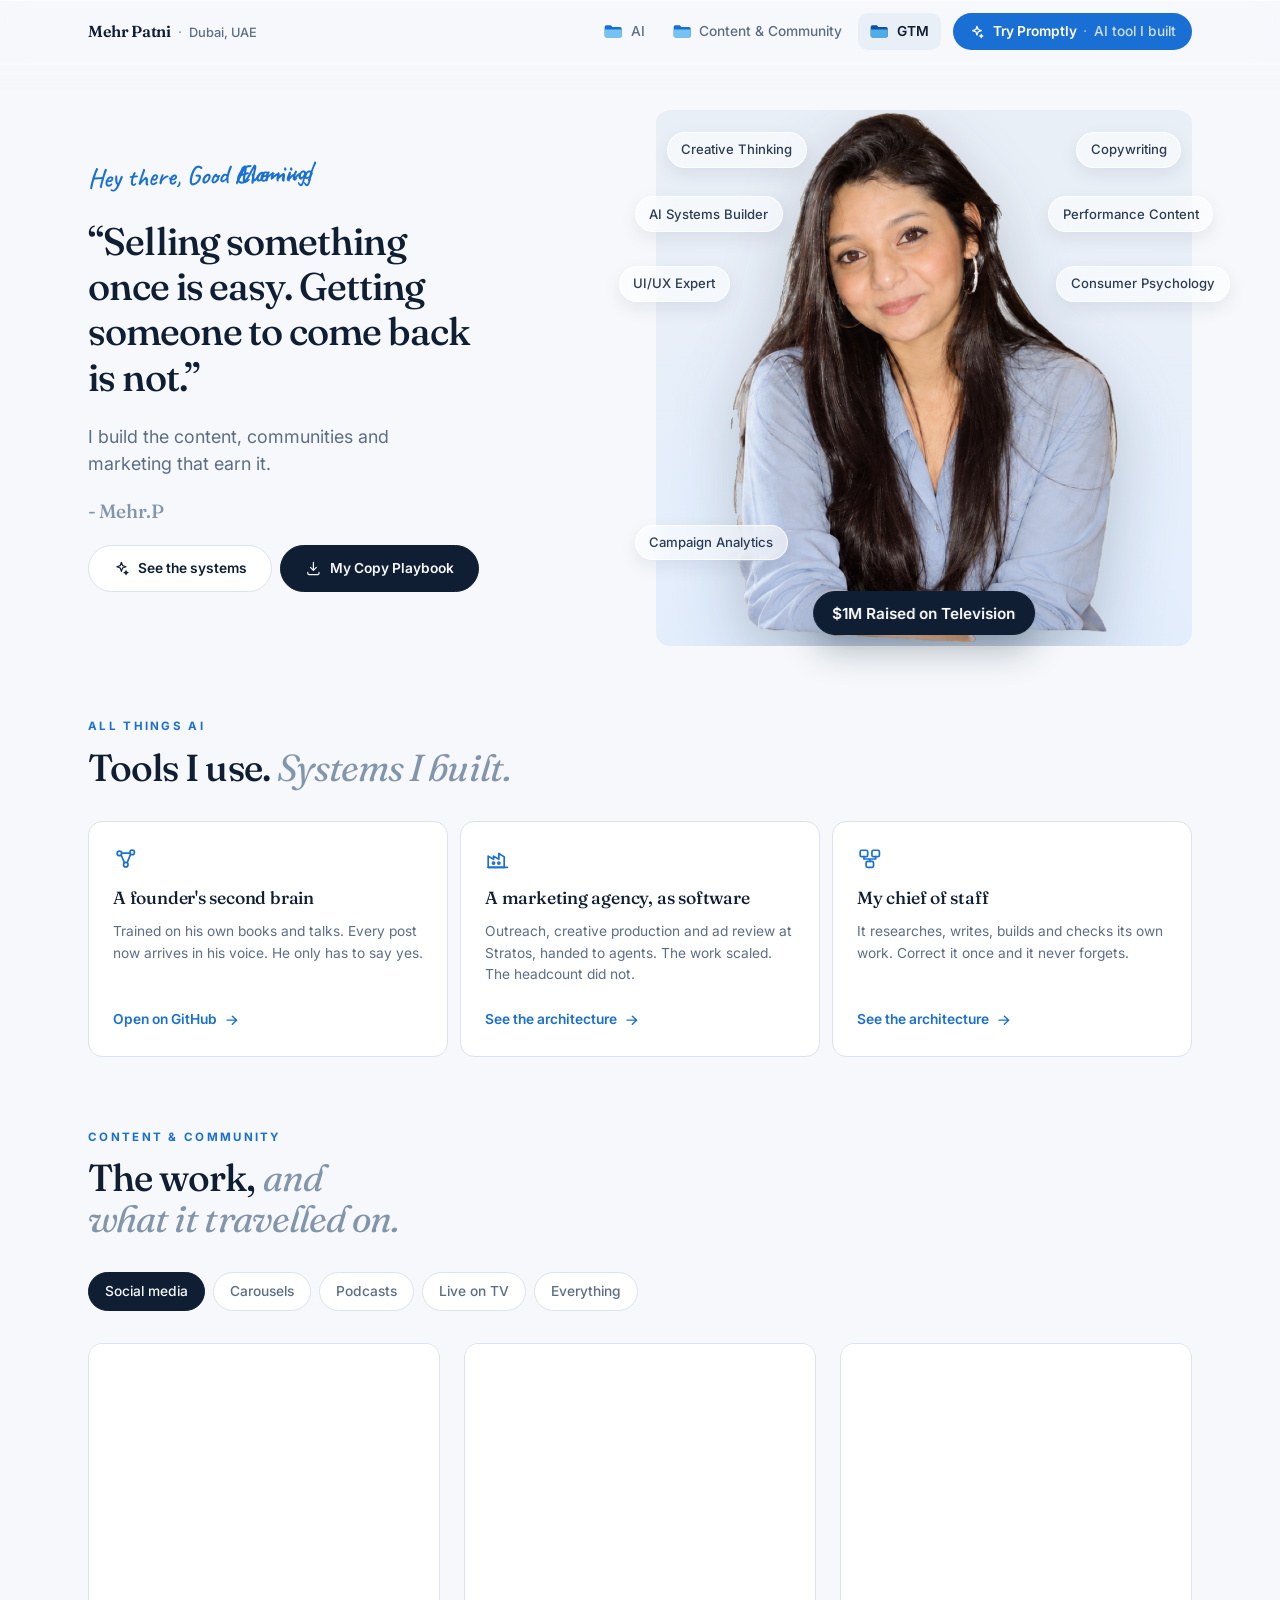
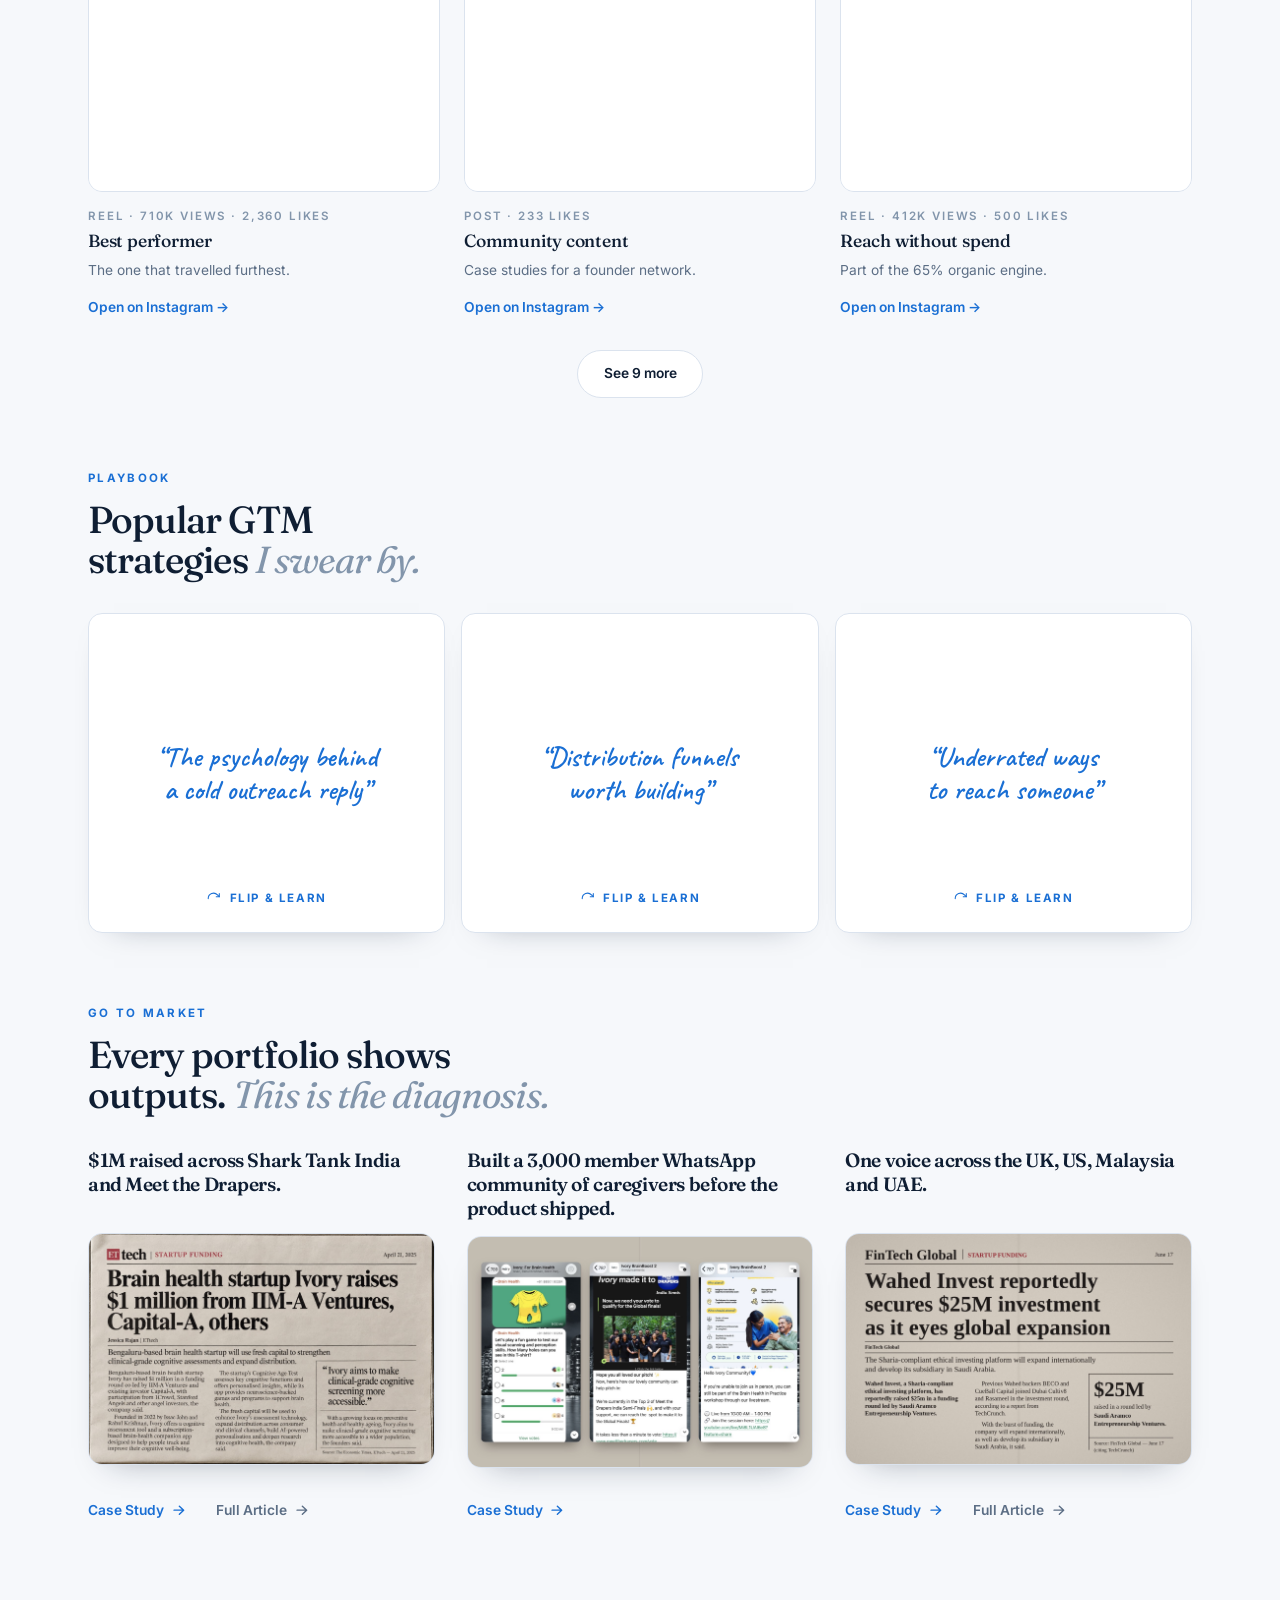
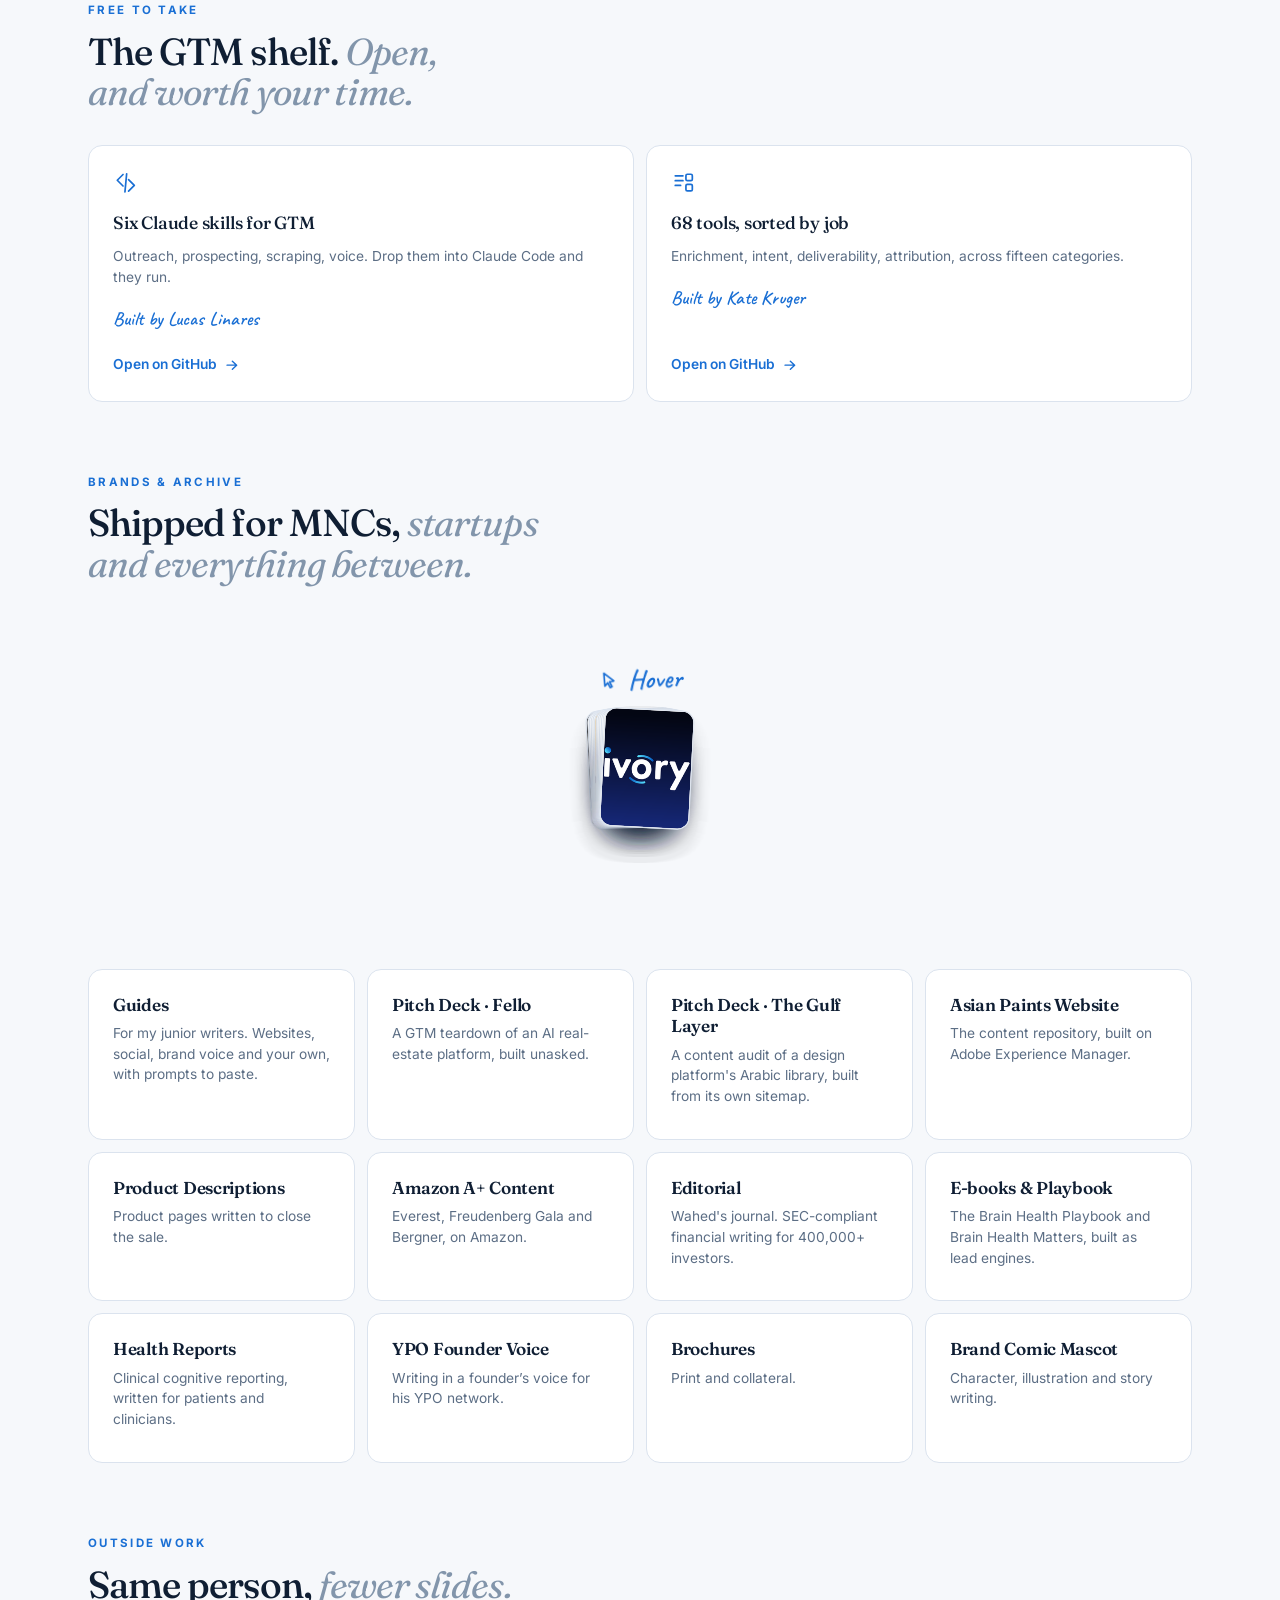
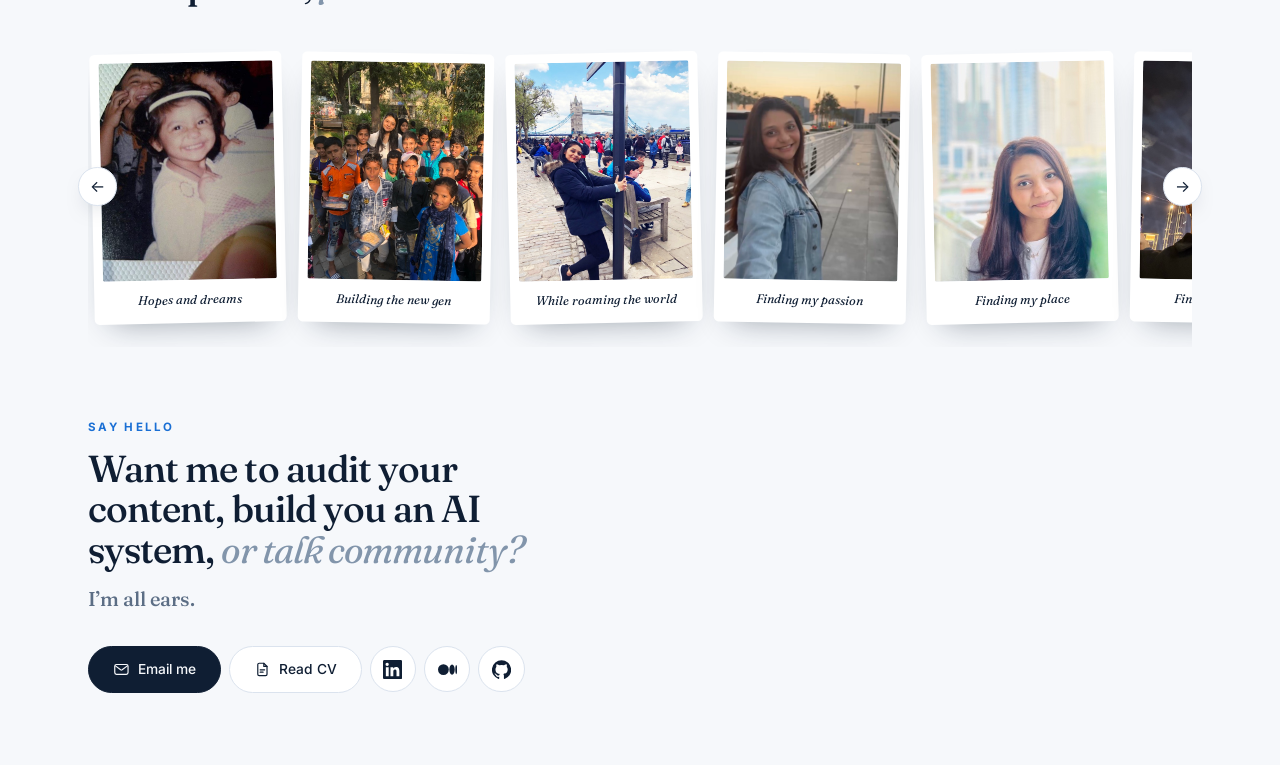
==== commit e0919ea8: "Case Study, Full Article, Read CV The CV link now opens in a tab with a document icon instead of for" ====
--- a/index.html
+++ b/index.html
@@ -838,23 +838,23 @@
         <h3 class="r">$1M raised across Shark Tank India and Meet the Drapers.</h3>
         <figure class="clip"><img loading="lazy" src="case/tv.jpg" alt="A newspaper report of Ivory raising $1 million" width="1400" height="933"></figure>
         <div class="ctarow">
-          <a class="cta" href="systems/case-television.html">Read the case study <svg class="ar" viewBox="0 0 24 24" fill="none" stroke="currentColor" stroke-width="2.1" stroke-linecap="round" stroke-linejoin="round" aria-hidden="true"><path d="M4.5 12h13.3M12.3 6.1 18.6 12l-6.3 5.9"/></svg></a>
-          <a class="cta alt" href="https://economictimes.indiatimes.com/tech/startups/brain-health-startup-ivory-develops-treadmill-test-for-brain-focusses-on-cognitive-health-in-india/articleshow/130265512.cms" target="_blank" rel="noopener">Read the article <svg class="ar" viewBox="0 0 24 24" fill="none" stroke="currentColor" stroke-width="2.1" stroke-linecap="round" stroke-linejoin="round" aria-hidden="true"><path d="M4.5 12h13.3M12.3 6.1 18.6 12l-6.3 5.9"/></svg></a>
+          <a class="cta" href="systems/case-television.html">Case Study <svg class="ar" viewBox="0 0 24 24" fill="none" stroke="currentColor" stroke-width="2.1" stroke-linecap="round" stroke-linejoin="round" aria-hidden="true"><path d="M4.5 12h13.3M12.3 6.1 18.6 12l-6.3 5.9"/></svg></a>
+          <a class="cta alt" href="https://economictimes.indiatimes.com/tech/startups/brain-health-startup-ivory-develops-treadmill-test-for-brain-focusses-on-cognitive-health-in-india/articleshow/130265512.cms" target="_blank" rel="noopener">Full Article <svg class="ar" viewBox="0 0 24 24" fill="none" stroke="currentColor" stroke-width="2.1" stroke-linecap="round" stroke-linejoin="round" aria-hidden="true"><path d="M4.5 12h13.3M12.3 6.1 18.6 12l-6.3 5.9"/></svg></a>
         </div></div>
 
       <div class="prob rv">
         <h3 class="r">Built a 3,000 member WhatsApp community of caregivers before the product shipped.</h3>
         <figure class="clip"><img loading="lazy" src="case/community-3up.jpg" alt="Three announcements in the Ivory WhatsApp community: a brain health game, a Meet the Drapers vote, and a workshop livestream" width="1400" height="933"></figure>
         <div class="ctarow">
-          <a class="cta" href="systems/case-community.html">Read the case study <svg class="ar" viewBox="0 0 24 24" fill="none" stroke="currentColor" stroke-width="2.1" stroke-linecap="round" stroke-linejoin="round" aria-hidden="true"><path d="M4.5 12h13.3M12.3 6.1 18.6 12l-6.3 5.9"/></svg></a>
+          <a class="cta" href="systems/case-community.html">Case Study <svg class="ar" viewBox="0 0 24 24" fill="none" stroke="currentColor" stroke-width="2.1" stroke-linecap="round" stroke-linejoin="round" aria-hidden="true"><path d="M4.5 12h13.3M12.3 6.1 18.6 12l-6.3 5.9"/></svg></a>
         </div></div>
 
       <div class="prob rv">
         <h3 class="r">One voice across the UK, US, Malaysia and UAE.</h3>
         <figure class="clip"><img loading="lazy" src="case/wahed.jpg" alt="A newspaper report of Wahed Invest raising $25 million" width="1400" height="933"></figure>
         <div class="ctarow">
-          <a class="cta" href="systems/case-wahed.html">Read the case study <svg class="ar" viewBox="0 0 24 24" fill="none" stroke="currentColor" stroke-width="2.1" stroke-linecap="round" stroke-linejoin="round" aria-hidden="true"><path d="M4.5 12h13.3M12.3 6.1 18.6 12l-6.3 5.9"/></svg></a>
-          <a class="cta alt" href="https://fintech.global/digitalwealthtechforum/wahed-invest-reportedly-secures-25m-investment-as-it-eyes-global-expansion/" target="_blank" rel="noopener">Read the article <svg class="ar" viewBox="0 0 24 24" fill="none" stroke="currentColor" stroke-width="2.1" stroke-linecap="round" stroke-linejoin="round" aria-hidden="true"><path d="M4.5 12h13.3M12.3 6.1 18.6 12l-6.3 5.9"/></svg></a>
+          <a class="cta" href="systems/case-wahed.html">Case Study <svg class="ar" viewBox="0 0 24 24" fill="none" stroke="currentColor" stroke-width="2.1" stroke-linecap="round" stroke-linejoin="round" aria-hidden="true"><path d="M4.5 12h13.3M12.3 6.1 18.6 12l-6.3 5.9"/></svg></a>
+          <a class="cta alt" href="https://fintech.global/digitalwealthtechforum/wahed-invest-reportedly-secures-25m-investment-as-it-eyes-global-expansion/" target="_blank" rel="noopener">Full Article <svg class="ar" viewBox="0 0 24 24" fill="none" stroke="currentColor" stroke-width="2.1" stroke-linecap="round" stroke-linejoin="round" aria-hidden="true"><path d="M4.5 12h13.3M12.3 6.1 18.6 12l-6.3 5.9"/></svg></a>
         </div></div>
 
     </div>
@@ -960,7 +960,7 @@
     </div>
     <div class="links rv">
       <a class="primary" href="mailto:mehrpatni9@gmail.com"><svg class="bi" viewBox="0 0 24 24" fill="none" stroke="currentColor" stroke-width="1.7" stroke-linecap="round" stroke-linejoin="round" aria-hidden="true"><rect x="2.5" y="5" width="19" height="14" rx="2.4"/><path d="m3.5 7 7.4 5.6a2 2 0 0 0 2.2 0L20.5 7"/></svg><span>Email me</span></a>
-        <a href="Mehr Patni CV 2026-10c.pdf" download><svg class="bi" viewBox="0 0 24 24" fill="none" stroke="currentColor" stroke-width="1.7" stroke-linecap="round" stroke-linejoin="round" aria-hidden="true"><path d="M12 3.5v11M7.8 10.6 12 14.8l4.2-4.2M4 17.5v1.6A1.9 1.9 0 0 0 5.9 21h12.2a1.9 1.9 0 0 0 1.9-1.9v-1.6"/></svg><span>Download CV</span></a>
+        <a href="Mehr Patni CV 2026-10c.pdf" target="_blank" rel="noopener"><svg class="bi" viewBox="0 0 24 24" fill="none" stroke="currentColor" stroke-width="1.7" stroke-linecap="round" stroke-linejoin="round" aria-hidden="true"><path d="M14 3.2H7.4a2 2 0 0 0-2 2v13.6a2 2 0 0 0 2 2h9.2a2 2 0 0 0 2-2V7.8z"/><path d="M14 3.2v4.6h4.6"/><path d="M8.8 12.6h6.4M8.8 16h4.2"/></svg><span>Read CV</span></a>
       <a class="sico" href="https://www.linkedin.com/in/mehrpatni/" target="_blank" rel="noopener" aria-label="LinkedIn" title="LinkedIn"><svg viewBox="0 0 24 24" fill="currentColor" aria-hidden="true"><path d="M20.45 20.45h-3.56v-5.57c0-1.33-.02-3.04-1.85-3.04-1.85 0-2.13 1.45-2.13 2.94v5.67H9.35V9h3.41v1.56h.05c.48-.9 1.64-1.85 3.37-1.85 3.6 0 4.27 2.37 4.27 5.46v6.28zM5.34 7.43a2.07 2.07 0 1 1 0-4.13 2.07 2.07 0 0 1 0 4.13zm1.78 13.02H3.56V9h3.56v11.45zM22.22 0H1.77C.79 0 0 .77 0 1.73v20.54C0 23.23.79 24 1.77 24h20.45c.98 0 1.78-.77 1.78-1.73V1.73C24 .77 23.2 0 22.22 0z"/></svg></a>
         <a class="sico" href="https://medium.com/@mehr.patni" target="_blank" rel="noopener" aria-label="Medium" title="Medium"><svg viewBox="0 0 24 24" fill="currentColor" aria-hidden="true"><path d="M13.54 12a6.77 6.77 0 1 1-13.54 0 6.77 6.77 0 0 1 13.54 0zM20.96 12c0 3.54-1.51 6.42-3.38 6.42s-3.39-2.88-3.39-6.42 1.52-6.42 3.39-6.42S20.96 8.46 20.96 12zM24 12c0 3.17-.53 5.75-1.19 5.75s-1.19-2.58-1.19-5.75.53-5.75 1.19-5.75S24 8.83 24 12z"/></svg></a>
         <a class="sico" href="https://github.com/mehrpatni9-lgtm" target="_blank" rel="noopener" aria-label="GitHub" title="GitHub"><svg viewBox="0 0 24 24" fill="currentColor" aria-hidden="true"><path d="M12 .3a12 12 0 0 0-3.8 23.4c.6.1.82-.26.82-.58l-.01-2.04c-3.34.72-4.04-1.61-4.04-1.61-.55-1.39-1.34-1.76-1.34-1.76-1.09-.74.08-.73.08-.73 1.2.09 1.84 1.24 1.84 1.24 1.07 1.83 2.81 1.3 3.5 1 .1-.78.41-1.31.75-1.61-2.66-.3-5.46-1.33-5.46-5.93 0-1.31.46-2.38 1.23-3.22-.13-.3-.54-1.52.11-3.17 0 0 1-.33 3.3 1.23a11.5 11.5 0 0 1 6 0c2.28-1.56 3.28-1.23 3.28-1.23.65 1.65.24 2.87.12 3.17.77.84 1.23 1.91 1.23 3.22 0 4.61-2.8 5.63-5.47 5.92.42.36.8 1.1.8 2.22l-.01 3.29c0 .31.21.69.83.57A12 12 0 0 0 12 .3z"/></svg></a>
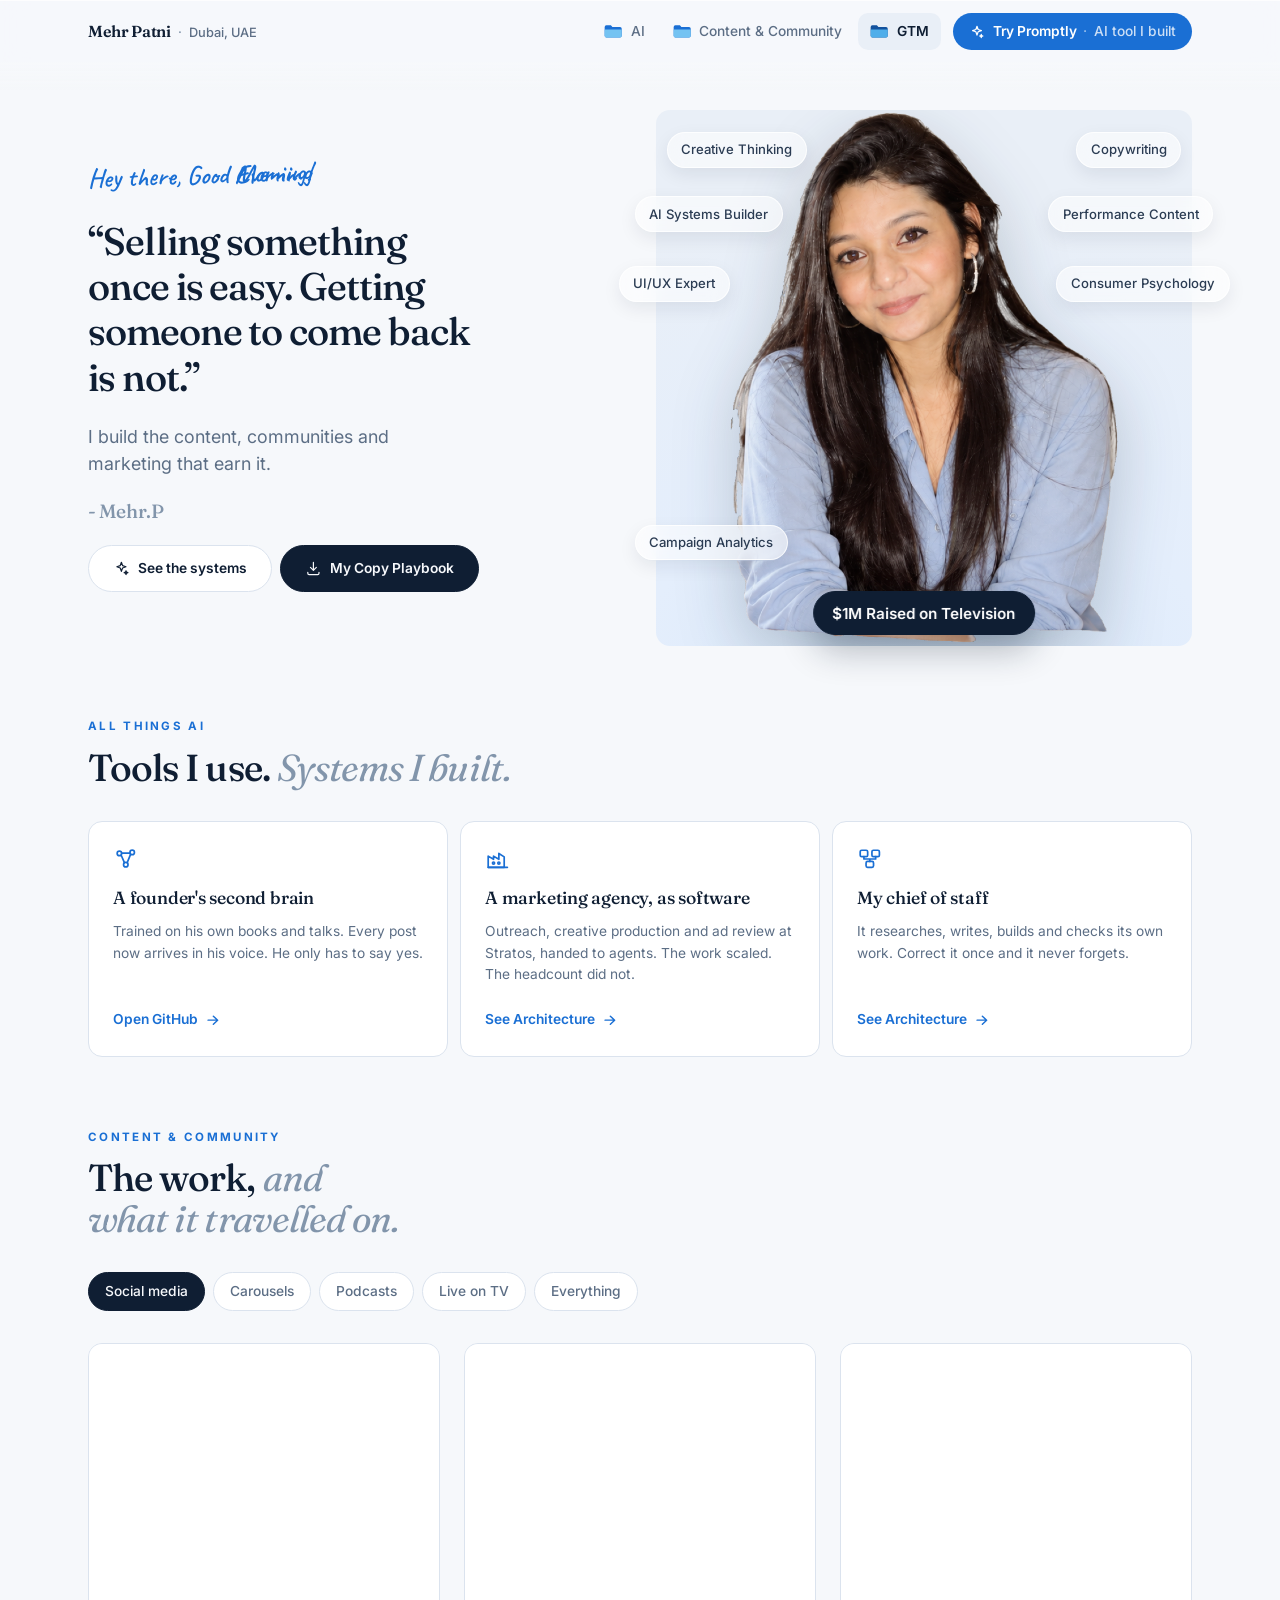
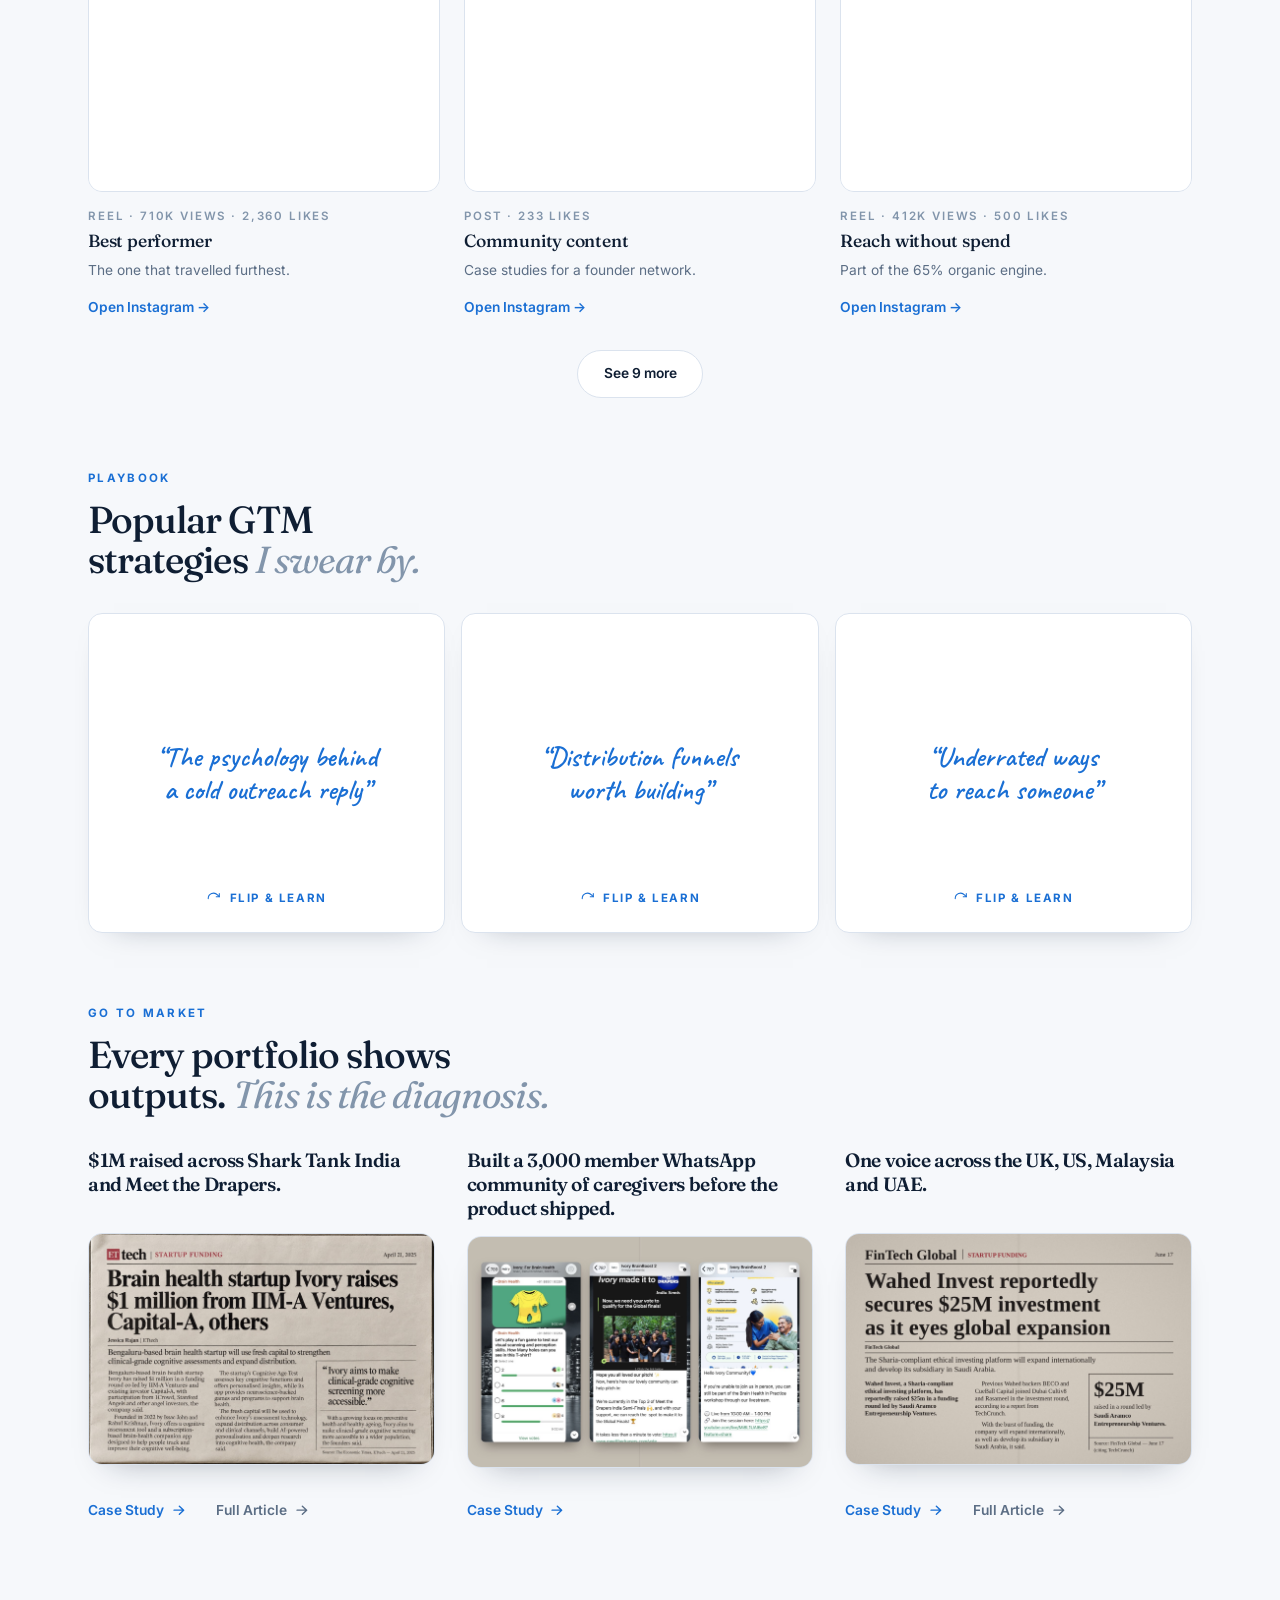
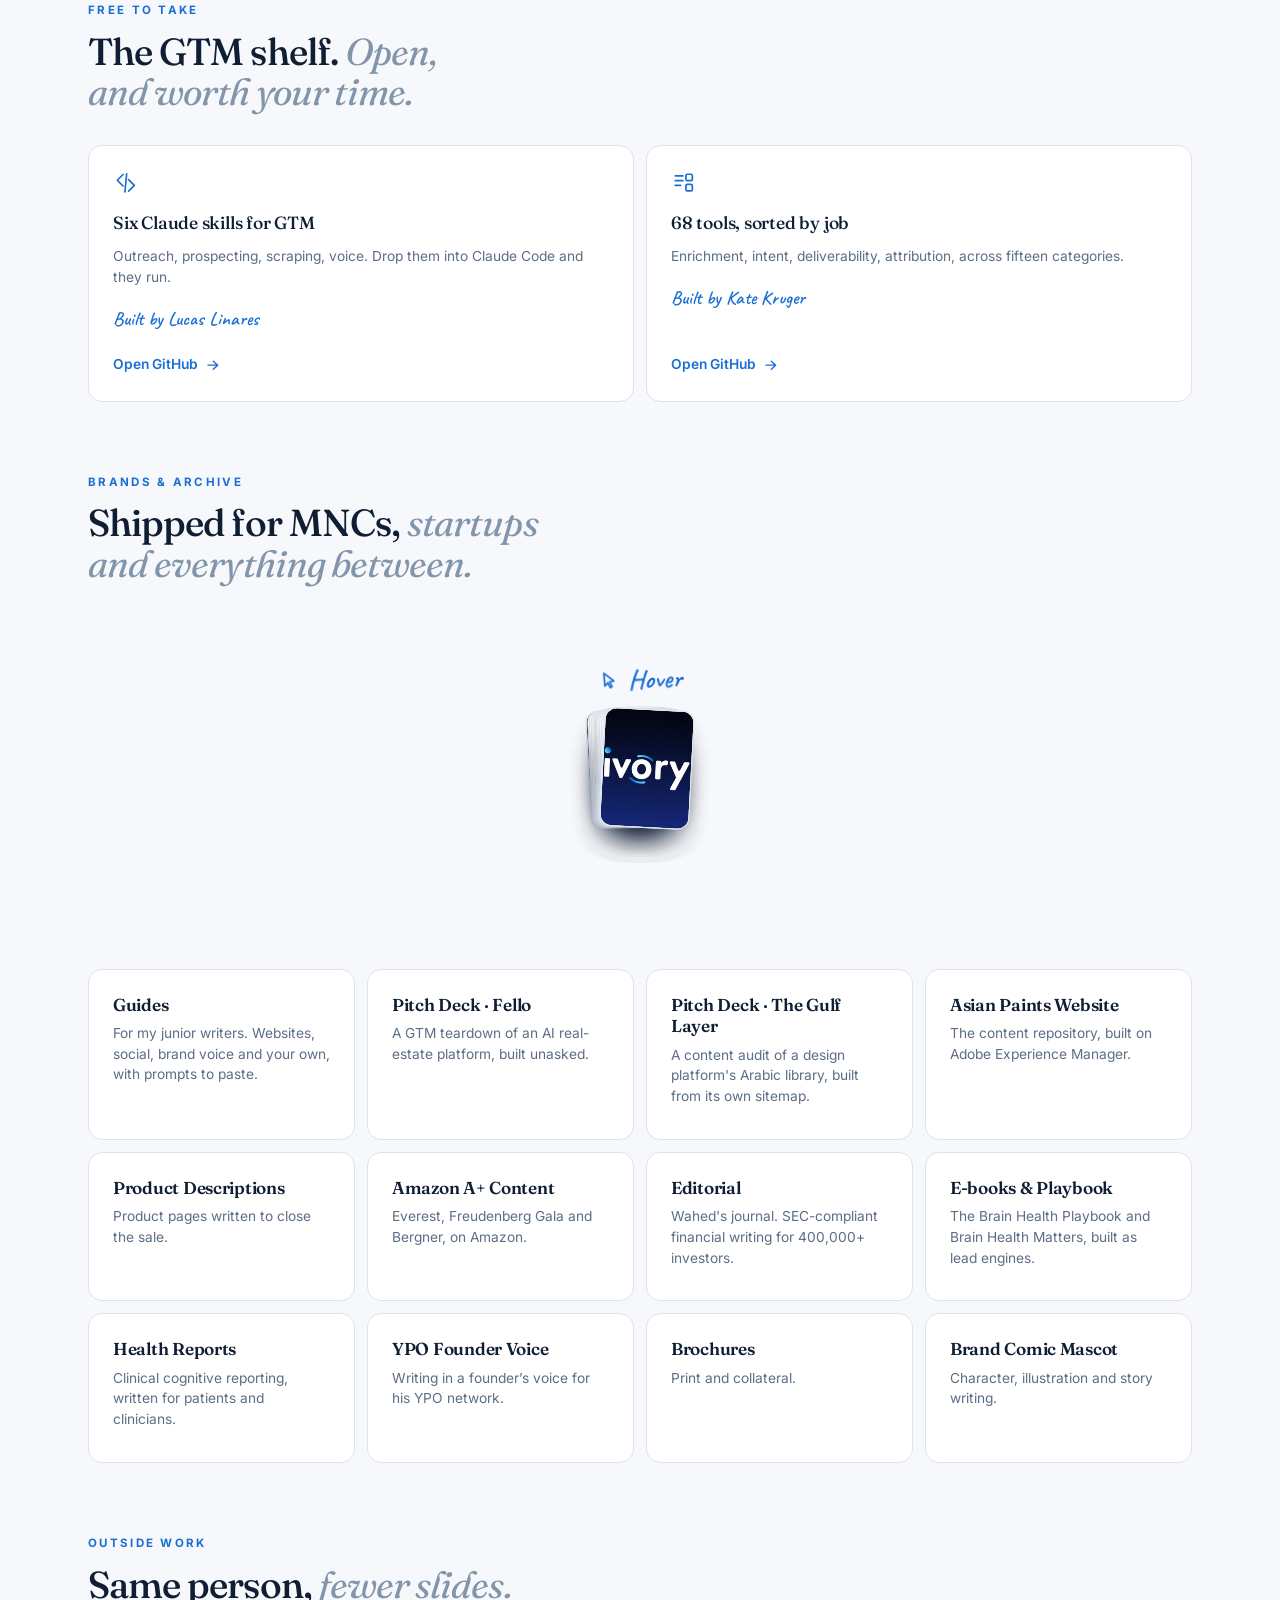
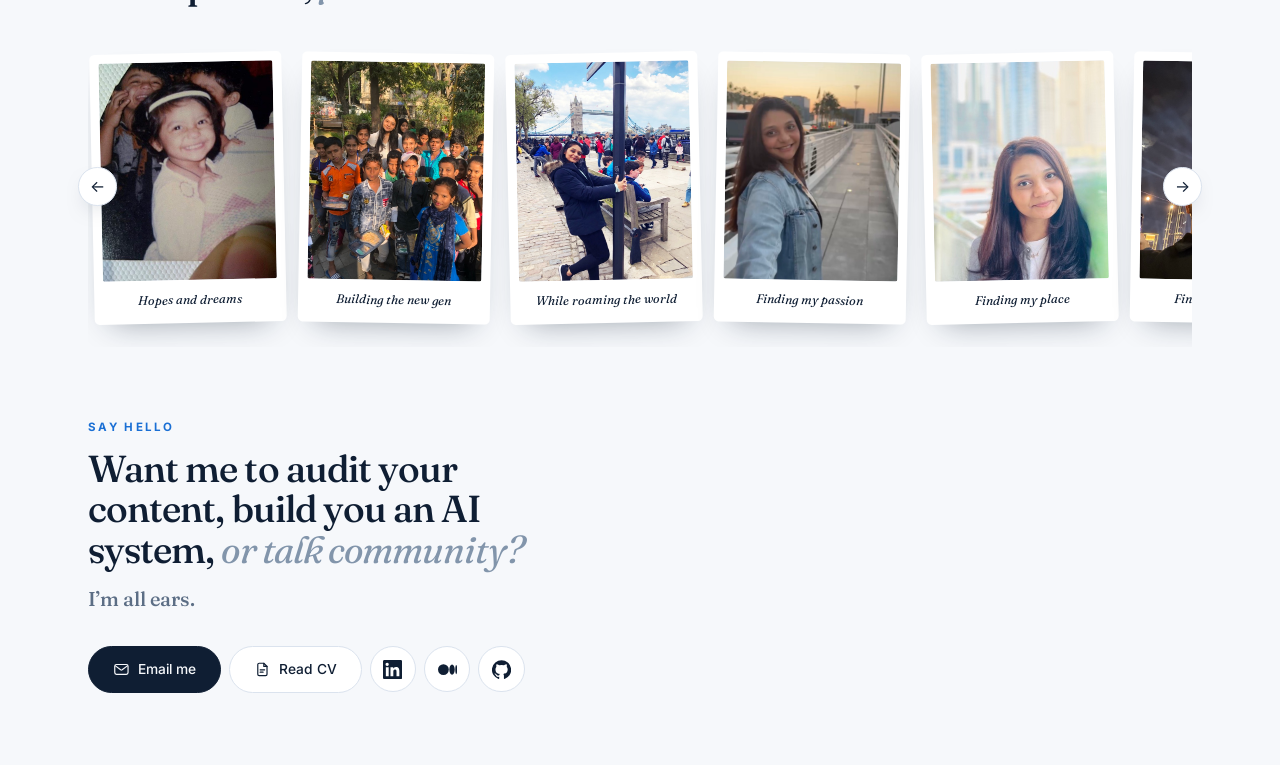
==== commit 80d43193: "CTAs lose the filler words Co-Authored-By: Claude Opus 5 (1M context) <noreply@anthropic.com>" ====
--- a/index.html
+++ b/index.html
@@ -628,21 +628,21 @@
         <h3>A founder's second brain</h3>
         <p>Trained on his own books and talks. Every post now arrives in his voice. He only has
         to say yes.</p>
-        <span class="cta">Open on GitHub <svg class="ar" viewBox="0 0 24 24" fill="none" stroke="currentColor" stroke-width="2.1" stroke-linecap="round" stroke-linejoin="round" aria-hidden="true"><path d="M4.5 12h13.3M12.3 6.1 18.6 12l-6.3 5.9"/></svg></span>
+        <span class="cta">Open GitHub <svg class="ar" viewBox="0 0 24 24" fill="none" stroke="currentColor" stroke-width="2.1" stroke-linecap="round" stroke-linejoin="round" aria-hidden="true"><path d="M4.5 12h13.3M12.3 6.1 18.6 12l-6.3 5.9"/></svg></span>
       </div></a>
       <a class="card rv" href="systems/stratos.html" target="_blank" rel="noopener"><div class="meta">
         <svg class="ico" viewBox="0 0 24 24" fill="none" stroke="currentColor" stroke-width="1.6" stroke-linecap="round" stroke-linejoin="round" aria-hidden="true"><path d="M3 20V9.5l5 3v-3l5 3V7l5 3.2V20z"/><path d="M3 20h18"/><circle cx="8" cy="16" r="1"/><circle cx="13" cy="16" r="1"/></svg>
         <h3>A marketing agency, as software</h3>
         <p>Outreach, creative production and ad review at Stratos, handed to agents. The work
         scaled. The headcount did not.</p>
-        <span class="cta">See the architecture <svg class="ar" viewBox="0 0 24 24" fill="none" stroke="currentColor" stroke-width="2.1" stroke-linecap="round" stroke-linejoin="round" aria-hidden="true"><path d="M4.5 12h13.3M12.3 6.1 18.6 12l-6.3 5.9"/></svg></span>
+        <span class="cta">See Architecture <svg class="ar" viewBox="0 0 24 24" fill="none" stroke="currentColor" stroke-width="2.1" stroke-linecap="round" stroke-linejoin="round" aria-hidden="true"><path d="M4.5 12h13.3M12.3 6.1 18.6 12l-6.3 5.9"/></svg></span>
       </div></a>
       <a class="card rv" href="systems/chief-of-staff.html" target="_blank" rel="noopener"><div class="meta">
         <svg class="ico" viewBox="0 0 24 24" fill="none" stroke="currentColor" stroke-width="1.6" stroke-linecap="round" stroke-linejoin="round" aria-hidden="true"><rect x="3" y="4" width="7" height="6" rx="1.4"/><rect x="14" y="4" width="7" height="6" rx="1.4"/><rect x="8.5" y="14.5" width="7" height="5.5" rx="1.4"/><path d="M6.5 10v2.2h11V10M12 12.2v2.3"/></svg>
         <h3>My chief of staff</h3>
         <p>It researches, writes, builds and checks its own work. Correct it once and it never
         forgets.</p>
-        <span class="cta">See the architecture <svg class="ar" viewBox="0 0 24 24" fill="none" stroke="currentColor" stroke-width="2.1" stroke-linecap="round" stroke-linejoin="round" aria-hidden="true"><path d="M4.5 12h13.3M12.3 6.1 18.6 12l-6.3 5.9"/></svg></span>
+        <span class="cta">See Architecture <svg class="ar" viewBox="0 0 24 24" fill="none" stroke="currentColor" stroke-width="2.1" stroke-linecap="round" stroke-linejoin="round" aria-hidden="true"><path d="M4.5 12h13.3M12.3 6.1 18.6 12l-6.3 5.9"/></svg></span>
       </div></a>
     </div>
   </section>
@@ -703,97 +703,97 @@
       <article class="card rv" data-cat="shortform"><div class="frame ar-ig"><iframe loading="lazy" src="https://www.instagram.com/reel/DMP0cqNyGUa/embed/" title="Reel, 710k views" scrolling="no" allowtransparency="true"></iframe></div>
         <div class="meta"><span class="tag">Reel &middot; 710k views &middot; 2,360 likes</span><h3>Best performer</h3>
         <p>The one that travelled furthest.</p>
-        <a class="open" href="https://www.instagram.com/reel/DMP0cqNyGUa/" target="_blank" rel="noopener">Open on Instagram <span>&rarr;</span></a></div></article>
+        <a class="open" href="https://www.instagram.com/reel/DMP0cqNyGUa/" target="_blank" rel="noopener">Open Instagram <span>&rarr;</span></a></div></article>
 
       <article class="card rv" data-cat="shortform"><div class="frame ar-ig"><iframe loading="lazy" src="https://www.instagram.com/p/DHBffuUSVl_/embed/" title="Community post" scrolling="no" allowtransparency="true"></iframe></div>
         <div class="meta"><span class="tag">Post &middot; 233 likes</span><h3>Community content</h3>
         <p>Case studies for a founder network.</p>
-        <a class="open" href="https://www.instagram.com/p/DHBffuUSVl_/" target="_blank" rel="noopener">Open on Instagram <span>&rarr;</span></a></div></article>
+        <a class="open" href="https://www.instagram.com/p/DHBffuUSVl_/" target="_blank" rel="noopener">Open Instagram <span>&rarr;</span></a></div></article>
 
       <article class="card rv" data-cat="shortform"><div class="frame ar-ig"><iframe loading="lazy" src="https://www.instagram.com/reel/DOyO5Ekk3Zk/embed/" title="Reel, 412k views" scrolling="no" allowtransparency="true"></iframe></div>
         <div class="meta"><span class="tag">Reel &middot; 412k views &middot; 500 likes</span><h3>Reach without spend</h3>
         <p>Part of the 65% organic engine.</p>
-        <a class="open" href="https://www.instagram.com/reel/DOyO5Ekk3Zk/" target="_blank" rel="noopener">Open on Instagram <span>&rarr;</span></a></div></article>
+        <a class="open" href="https://www.instagram.com/reel/DOyO5Ekk3Zk/" target="_blank" rel="noopener">Open Instagram <span>&rarr;</span></a></div></article>
 
       <article class="card rv" data-cat="shortform"><div class="frame ar-ig"><iframe loading="lazy" src="https://www.instagram.com/reel/DHlaaOMo5Rm/embed/" title="Reel" scrolling="no" allowtransparency="true"></iframe></div>
         <div class="meta"><span class="tag">Reel &middot; 78k views</span><h3>Format test</h3>
         <p>Kept in because the learning was the point.</p>
-        <a class="open" href="https://www.instagram.com/reel/DHlaaOMo5Rm/" target="_blank" rel="noopener">Open on Instagram <span>&rarr;</span></a></div></article>
+        <a class="open" href="https://www.instagram.com/reel/DHlaaOMo5Rm/" target="_blank" rel="noopener">Open Instagram <span>&rarr;</span></a></div></article>
 
       <article class="card rv" data-cat="carousel" hidden><div class="frame ar-ig"><iframe loading="lazy" src="https://www.instagram.com/p/DCiqfE2oe6j/embed/" title="A man was here, International Men's Day" scrolling="no" allowtransparency="true"></iframe></div>
         <div class="meta"><span class="tag">Carousel &middot; 73 likes</span><h3>A man was here</h3>
         <p>Men&rsquo;s Day as a health nudge.</p>
-        <a class="open" href="https://www.instagram.com/p/DCiqfE2oe6j/?img_index=1" target="_blank" rel="noopener">Open on Instagram <span>&rarr;</span></a></div></article>
+        <a class="open" href="https://www.instagram.com/p/DCiqfE2oe6j/?img_index=1" target="_blank" rel="noopener">Open Instagram <span>&rarr;</span></a></div></article>
       <article class="card rv" data-cat="carousel" hidden><div class="frame ar-ig"><iframe loading="lazy" src="https://www.instagram.com/p/DQOJAW4iFrZ/embed/" title="Company's journey carousel" scrolling="no" allowtransparency="true"></iframe></div>
         <div class="meta"><span class="tag">Carousel</span><h3>Company's journey</h3>
         <p>The origin story, told in swipes.</p>
-        <a class="open" href="https://www.instagram.com/p/DQOJAW4iFrZ/?img_index=1" target="_blank" rel="noopener">Open on Instagram <span>&rarr;</span></a></div></article>
+        <a class="open" href="https://www.instagram.com/p/DQOJAW4iFrZ/?img_index=1" target="_blank" rel="noopener">Open Instagram <span>&rarr;</span></a></div></article>
 
       <article class="card rv" data-cat="carousel" hidden><div class="frame ar-ig"><iframe loading="lazy" src="https://www.instagram.com/p/DR4lHjciFbV/embed/" title="IndiGo targeted ad" scrolling="no" allowtransparency="true"></iframe></div>
         <div class="meta"><span class="tag">Targeted campaign</span><h3>An ad aimed at IndiGo passengers</h3>
         <p>Right message, right cabin.</p>
-        <a class="open" href="https://www.instagram.com/p/DR4lHjciFbV/" target="_blank" rel="noopener">Open on Instagram <span>&rarr;</span></a></div></article>
+        <a class="open" href="https://www.instagram.com/p/DR4lHjciFbV/" target="_blank" rel="noopener">Open Instagram <span>&rarr;</span></a></div></article>
       <article class="card rv" data-cat="carousel" hidden><div class="frame ar-ig"><iframe loading="lazy" src="https://www.instagram.com/p/DPi23HlExpv/embed/" title="Your brain's biological age" scrolling="no" allowtransparency="true"></iframe></div>
         <div class="meta"><span class="tag">Carousel &middot; research-led &middot; 45 likes</span><h3>Your brain&rsquo;s biological age</h3>
         <p>A claim with its citation attached.</p>
-        <a class="open" href="https://www.instagram.com/p/DPi23HlExpv/?img_index=1" target="_blank" rel="noopener">Open on Instagram <span>&rarr;</span></a></div></article>
+        <a class="open" href="https://www.instagram.com/p/DPi23HlExpv/?img_index=1" target="_blank" rel="noopener">Open Instagram <span>&rarr;</span></a></div></article>
       <article class="card rv" data-cat="carousel" hidden><div class="frame ar-ig"><iframe loading="lazy" src="https://www.instagram.com/p/DLARWvLI8PK/embed/" title="Panic strikes brain functions, comic strip" scrolling="no" allowtransparency="true"></iframe></div>
         <div class="meta"><span class="tag">Carousel &middot; comics</span><h3>Panic strikes brain functions</h3>
         <p>Brain science for people who skip diagrams.</p>
-        <a class="open" href="https://www.instagram.com/p/DLARWvLI8PK/?img_index=1" target="_blank" rel="noopener">Open on Instagram <span>&rarr;</span></a></div></article>
+        <a class="open" href="https://www.instagram.com/p/DLARWvLI8PK/?img_index=1" target="_blank" rel="noopener">Open Instagram <span>&rarr;</span></a></div></article>
       <article class="card rv" data-cat="carousel" hidden><div class="frame ar-ig"><iframe loading="lazy" src="https://www.instagram.com/p/DJUK8mryjO4/embed/" title="Healthy ageing, the Met Gala edition" scrolling="no" allowtransparency="true"></iframe></div>
         <div class="meta"><span class="tag">Carousel &middot; 35 likes</span><h3>Healthy ageing, the Met Gala edition</h3>
         <p>Borrowing a culture moment.</p>
-        <a class="open" href="https://www.instagram.com/p/DJUK8mryjO4/?img_index=1" target="_blank" rel="noopener">Open on Instagram <span>&rarr;</span></a></div></article>
+        <a class="open" href="https://www.instagram.com/p/DJUK8mryjO4/?img_index=1" target="_blank" rel="noopener">Open Instagram <span>&rarr;</span></a></div></article>
       <article class="card rv" data-cat="carousel" hidden><div class="frame ar-ig"><iframe loading="lazy" src="https://www.instagram.com/p/DJRkI74yH7A/embed/" title="Mental Health Awareness Month" scrolling="no" allowtransparency="true"></iframe></div>
         <div class="meta"><span class="tag">Carousel</span><h3>Mental Health Awareness Month</h3>
         <p>Published to listen, not to launch.</p>
-        <a class="open" href="https://www.instagram.com/p/DJRkI74yH7A/?img_index=1" target="_blank" rel="noopener">Open on Instagram <span>&rarr;</span></a></div></article>
+        <a class="open" href="https://www.instagram.com/p/DJRkI74yH7A/?img_index=1" target="_blank" rel="noopener">Open Instagram <span>&rarr;</span></a></div></article>
       <article class="card rv" data-cat="carousel" hidden><div class="frame ar-ig"><iframe loading="lazy" src="https://www.instagram.com/p/DStpTHiEykc/embed/" title="A year in review" scrolling="no" allowtransparency="true"></iframe></div>
         <div class="meta"><span class="tag">Carousel &middot; year in review</span><h3>That was our year</h3>
         <p>The year as a list, not a victory lap.</p>
-        <a class="open" href="https://www.instagram.com/p/DStpTHiEykc/?img_index=1" target="_blank" rel="noopener">Open on Instagram <span>&rarr;</span></a></div></article>
+        <a class="open" href="https://www.instagram.com/p/DStpTHiEykc/?img_index=1" target="_blank" rel="noopener">Open Instagram <span>&rarr;</span></a></div></article>
 
       <article class="card rv" data-cat="shortform"><div class="frame ar-ig"><iframe loading="lazy" src="https://www.instagram.com/p/DO3ov_3iDLS/embed/" title="Nostalgic marketing" scrolling="no" allowtransparency="true"></iframe></div>
         <div class="meta"><span class="tag">Nostalgia</span><h3>Nostalgic marketing</h3>
         <p>Borrowing memory to earn attention.</p>
-        <a class="open" href="https://www.instagram.com/p/DO3ov_3iDLS/" target="_blank" rel="noopener">Open on Instagram <span>&rarr;</span></a></div></article>
+        <a class="open" href="https://www.instagram.com/p/DO3ov_3iDLS/" target="_blank" rel="noopener">Open Instagram <span>&rarr;</span></a></div></article>
 
       <article class="card rv" data-cat="shortform"><div class="frame ar-ig"><iframe loading="lazy" src="https://www.instagram.com/p/DOnte3tlINr/embed/" title="Research-based content" scrolling="no" allowtransparency="true"></iframe></div>
         <div class="meta"><span class="tag">Research-led</span><h3>Research-based</h3>
         <p>Grounded in research. The Magna approach.</p>
-        <a class="open" href="https://www.instagram.com/p/DOnte3tlINr/" target="_blank" rel="noopener">Open on Instagram <span>&rarr;</span></a></div></article>
+        <a class="open" href="https://www.instagram.com/p/DOnte3tlINr/" target="_blank" rel="noopener">Open Instagram <span>&rarr;</span></a></div></article>
 
 
       <article class="card rv" data-cat="shortform"><div class="frame ar-ig"><iframe loading="lazy" src="https://www.instagram.com/p/DYXEuEOTyQq/embed/" title="What's your cognitive score?" scrolling="no" allowtransparency="true"></iframe></div>
         <div class="meta"><span class="tag">Reel &middot; product explainer</span><h3>What&rsquo;s your cognitive score?</h3>
         <p>A clinical test, explained in one scroll.</p>
-        <a class="open" href="https://www.instagram.com/p/DYXEuEOTyQq/" target="_blank" rel="noopener">Open on Instagram <span>&rarr;</span></a></div></article>
+        <a class="open" href="https://www.instagram.com/p/DYXEuEOTyQq/" target="_blank" rel="noopener">Open Instagram <span>&rarr;</span></a></div></article>
 
       <article class="card rv" data-cat="shortform"><div class="frame ar-ig"><iframe loading="lazy" src="https://www.instagram.com/p/DTjQJNzExaI/embed/" title="Meet the Drapers, with Draper TV" scrolling="no" allowtransparency="true"></iframe></div>
         <div class="meta"><span class="tag">Reel &middot; collab with Draper TV</span><h3>Why the founder built it</h3>
         <p>His father had Parkinson&rsquo;s. Hence the company.</p>
-        <a class="open" href="https://www.instagram.com/p/DTjQJNzExaI/" target="_blank" rel="noopener">Open on Instagram <span>&rarr;</span></a></div></article>
+        <a class="open" href="https://www.instagram.com/p/DTjQJNzExaI/" target="_blank" rel="noopener">Open Instagram <span>&rarr;</span></a></div></article>
 
       <article class="card rv" data-cat="shortform"><div class="frame ar-ig"><iframe loading="lazy" src="https://www.instagram.com/p/DSACvimE0xg/embed/" title="Creator partnership with Dr. Sid Warrier" scrolling="no" allowtransparency="true"></iframe></div>
         <div class="meta"><span class="tag">Reel &middot; creator collab &middot; 339 likes</span><h3>Strategic creator partnership</h3>
         <p>A recurring series with neurologist Dr. Sid Warrier.</p>
-        <a class="open" href="https://www.instagram.com/p/DSACvimE0xg/" target="_blank" rel="noopener">Open on Instagram <span>&rarr;</span></a></div></article>
+        <a class="open" href="https://www.instagram.com/p/DSACvimE0xg/" target="_blank" rel="noopener">Open Instagram <span>&rarr;</span></a></div></article>
 
       <article class="card rv" data-cat="shortform"><div class="frame ar-ig"><iframe loading="lazy" src="https://www.instagram.com/p/DSPOQDDk9r6/embed/" title="The LinkedIn launch" scrolling="no" allowtransparency="true"></iframe></div>
         <div class="meta"><span class="tag">Reel</span><h3>This could be you</h3>
         <p>Launched as a profile, not a page.</p>
-        <a class="open" href="https://www.instagram.com/p/DSPOQDDk9r6/" target="_blank" rel="noopener">Open on Instagram <span>&rarr;</span></a></div></article>
+        <a class="open" href="https://www.instagram.com/p/DSPOQDDk9r6/" target="_blank" rel="noopener">Open Instagram <span>&rarr;</span></a></div></article>
 
       <article class="card rv" data-cat="shortform"><div class="frame ar-ig"><iframe loading="lazy" src="https://www.instagram.com/p/DJT66ueyE1j/embed/" title="The expert, in three seconds" scrolling="no" allowtransparency="true"></iframe></div>
         <div class="meta"><span class="tag">Reel &middot; 4,897 likes</span><h3>The expert, in three seconds</h3>
         <p>Most engaged post. The first three seconds did it.</p>
-        <a class="open" href="https://www.instagram.com/p/DJT66ueyE1j/" target="_blank" rel="noopener">Open on Instagram <span>&rarr;</span></a></div></article>
+        <a class="open" href="https://www.instagram.com/p/DJT66ueyE1j/" target="_blank" rel="noopener">Open Instagram <span>&rarr;</span></a></div></article>
 
       <article class="card rv" data-cat="shortform"><div class="frame ar-ig"><iframe loading="lazy" src="https://www.instagram.com/p/DP0-q7tEoRM/embed/" title="Are we remembering less?" scrolling="no" allowtransparency="true"></iframe></div>
         <div class="meta"><span class="tag">Reel &middot; topical</span><h3>Are we remembering less?</h3>
         <p>Biometric payments, turned into a memory question.</p>
-        <a class="open" href="https://www.instagram.com/p/DP0-q7tEoRM/" target="_blank" rel="noopener">Open on Instagram <span>&rarr;</span></a></div></article>
+        <a class="open" href="https://www.instagram.com/p/DP0-q7tEoRM/" target="_blank" rel="noopener">Open Instagram <span>&rarr;</span></a></div></article>
 
 
 
@@ -874,7 +874,7 @@
         <h3>Six Claude skills for GTM</h3>
         <p>Outreach, prospecting, scraping, voice. Drop them into Claude Code and they run.</p>
         <p class="credit">Built by Lucas Linares</p>
-        <span class="cta">Open on GitHub <svg class="ar" viewBox="0 0 24 24" fill="none" stroke="currentColor" stroke-width="2.1" stroke-linecap="round" stroke-linejoin="round" aria-hidden="true"><path d="M4.5 12h13.3M12.3 6.1 18.6 12l-6.3 5.9"/></svg></span>
+        <span class="cta">Open GitHub <svg class="ar" viewBox="0 0 24 24" fill="none" stroke="currentColor" stroke-width="2.1" stroke-linecap="round" stroke-linejoin="round" aria-hidden="true"><path d="M4.5 12h13.3M12.3 6.1 18.6 12l-6.3 5.9"/></svg></span>
       </div></a>
 
       <a class="card rv" href="https://github.com/katekruger/awesome-gtm-engineering" target="_blank" rel="noopener"><div class="meta">
@@ -882,7 +882,7 @@
         <h3>68 tools, sorted by job</h3>
         <p>Enrichment, intent, deliverability, attribution, across fifteen categories.</p>
         <p class="credit">Built by Kate Kruger</p>
-        <span class="cta">Open on GitHub <svg class="ar" viewBox="0 0 24 24" fill="none" stroke="currentColor" stroke-width="2.1" stroke-linecap="round" stroke-linejoin="round" aria-hidden="true"><path d="M4.5 12h13.3M12.3 6.1 18.6 12l-6.3 5.9"/></svg></span>
+        <span class="cta">Open GitHub <svg class="ar" viewBox="0 0 24 24" fill="none" stroke="currentColor" stroke-width="2.1" stroke-linecap="round" stroke-linejoin="round" aria-hidden="true"><path d="M4.5 12h13.3M12.3 6.1 18.6 12l-6.3 5.9"/></svg></span>
       </div></a>
 
     </div>
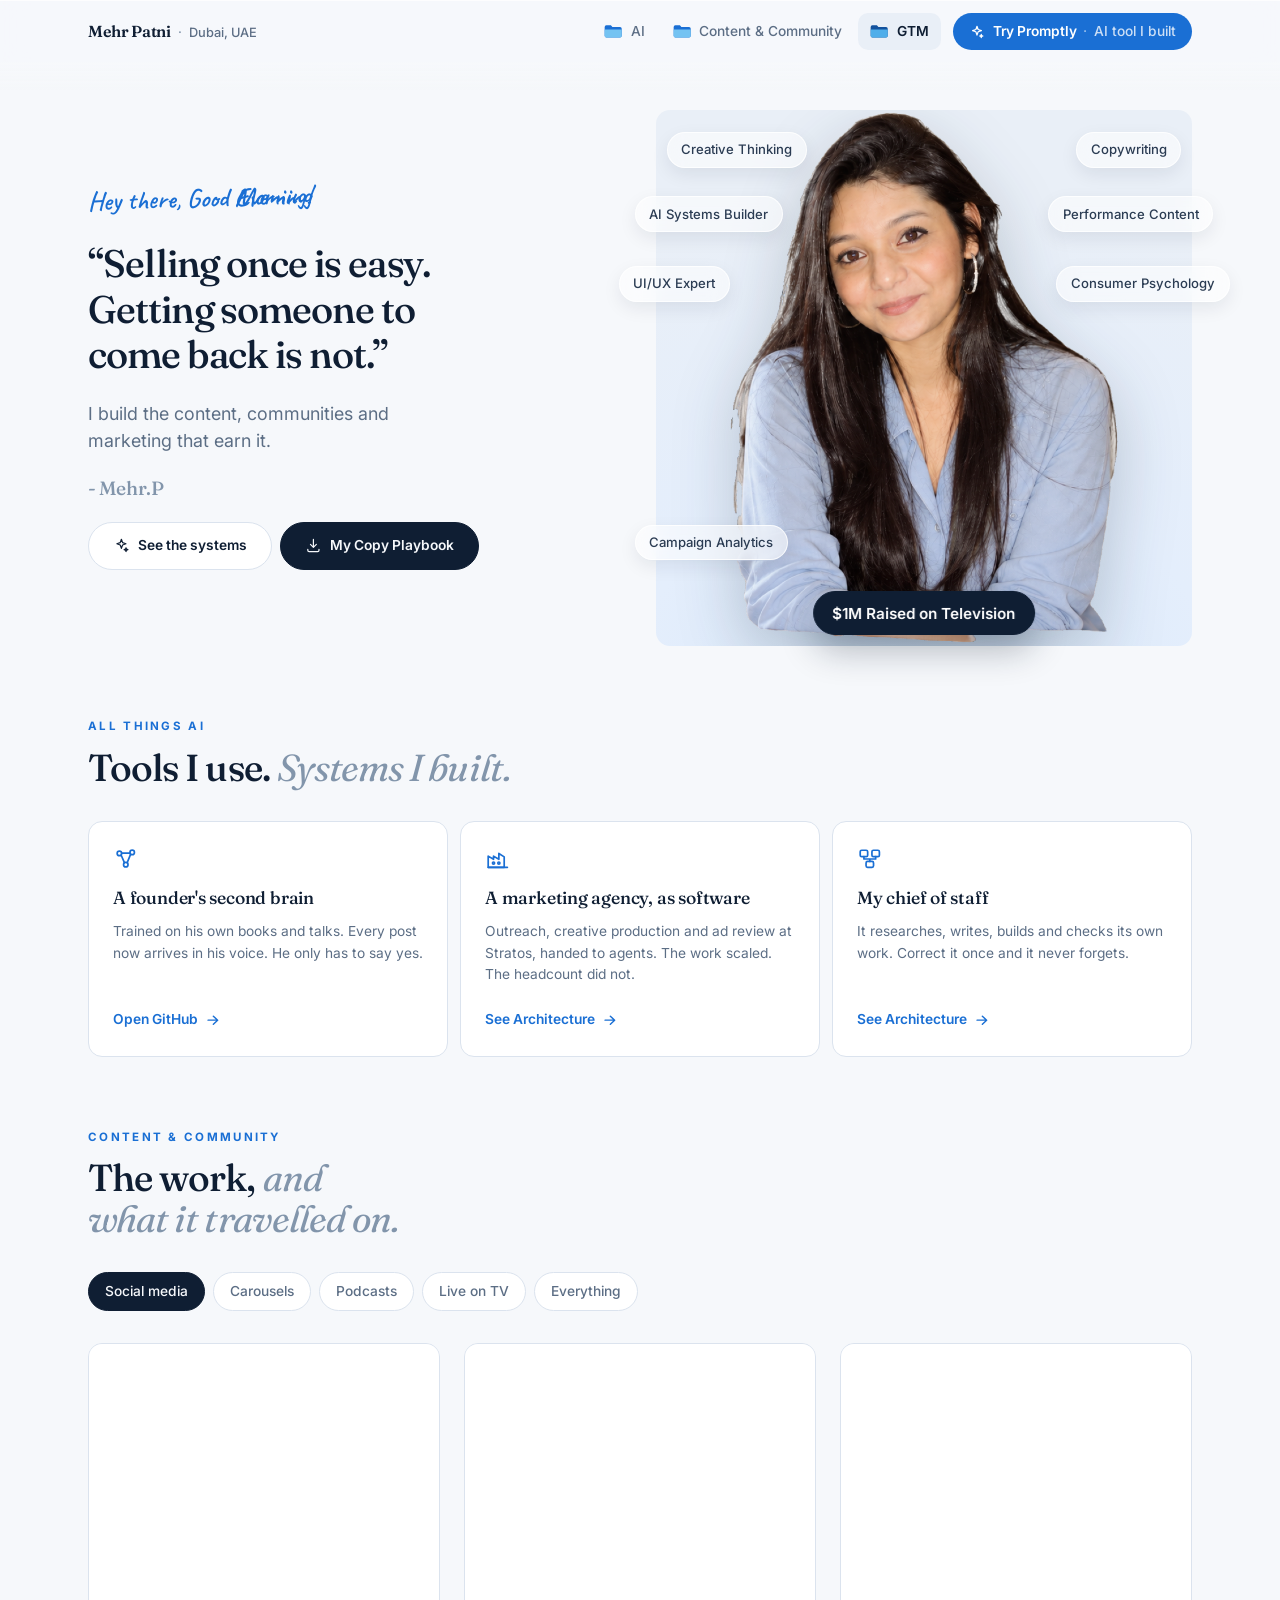
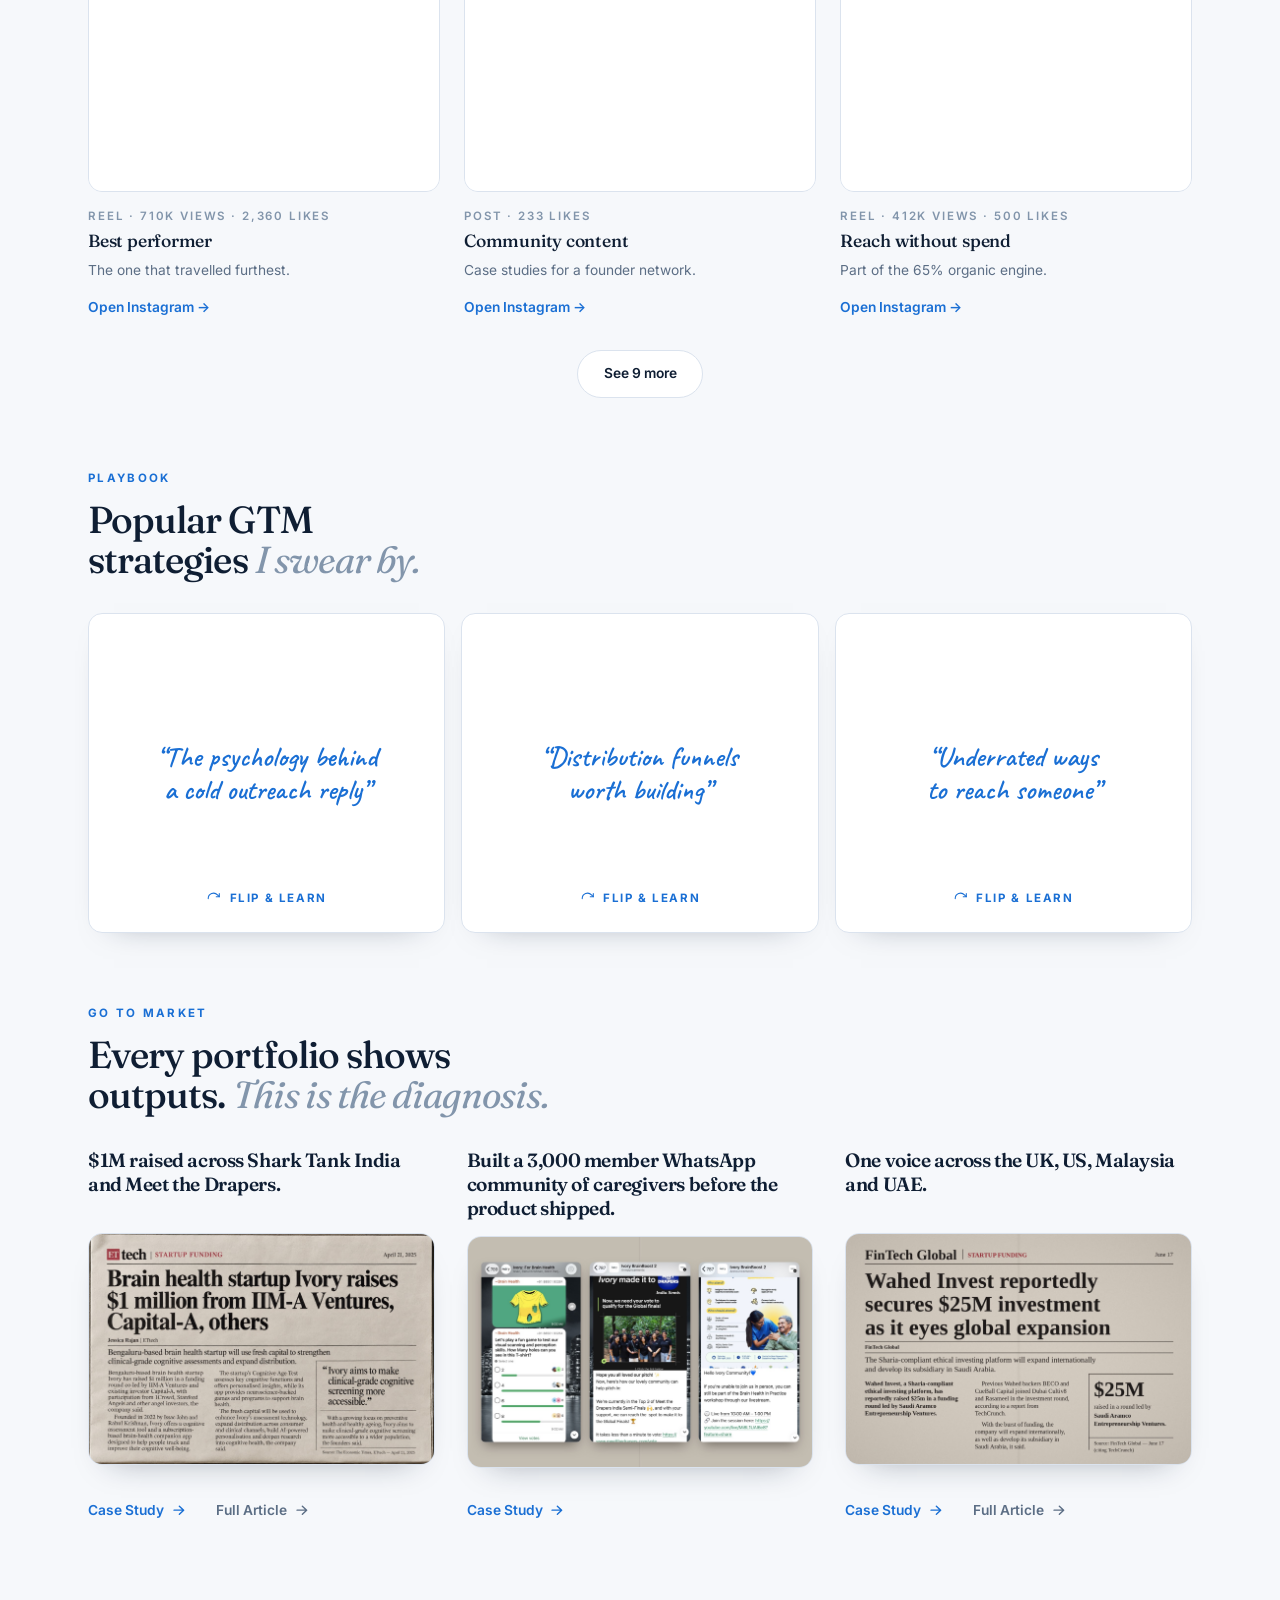
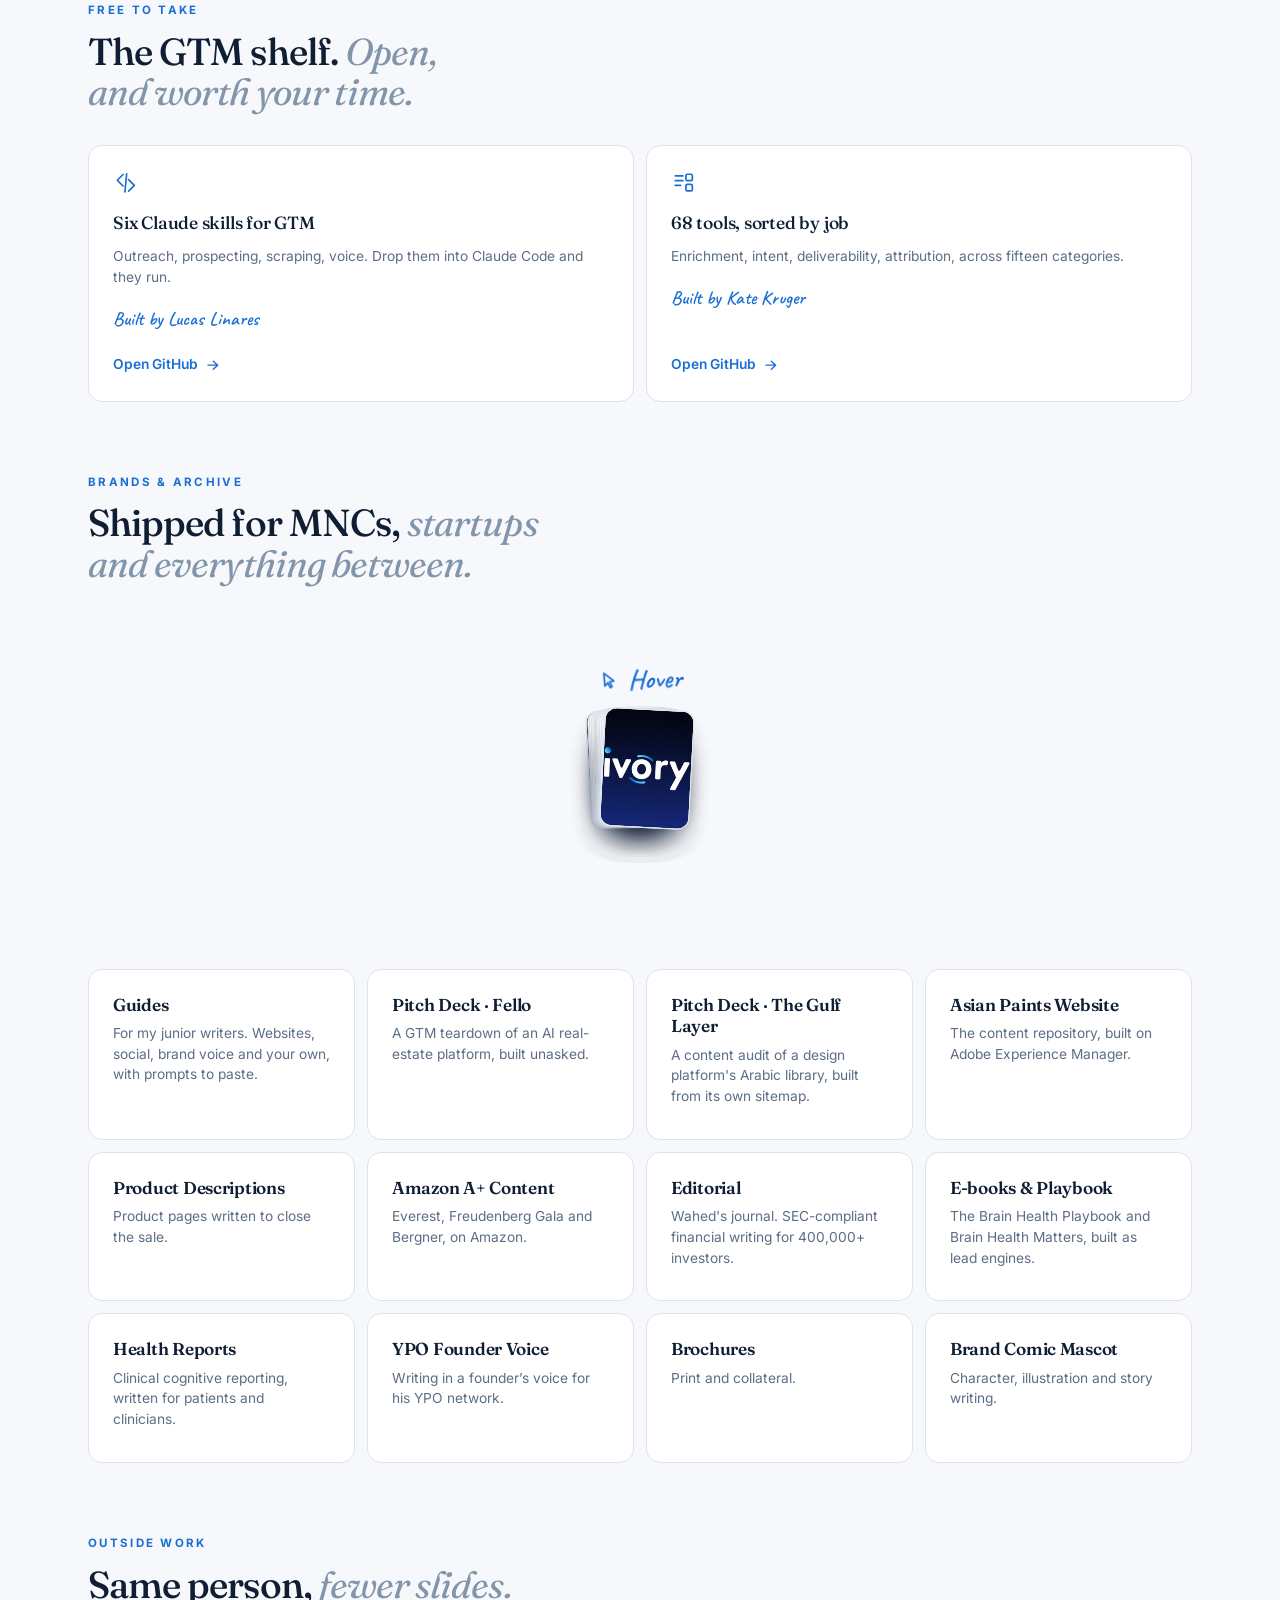
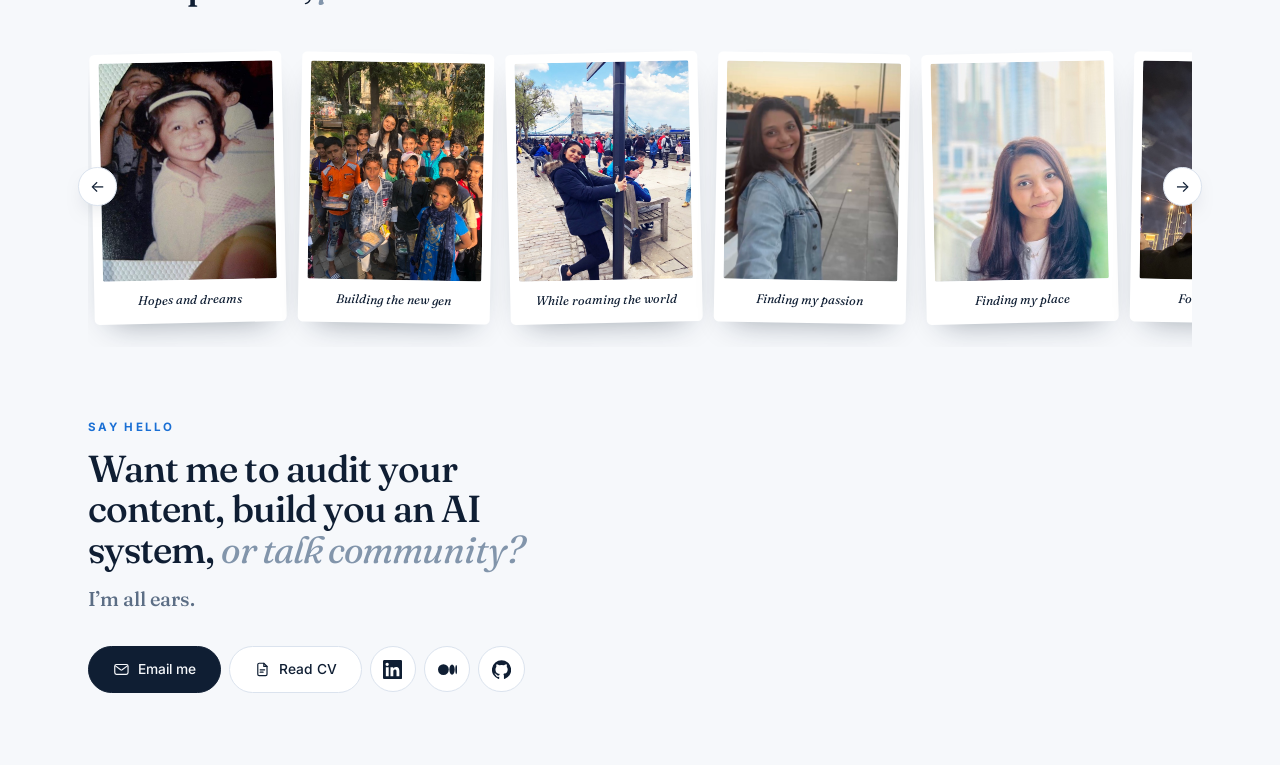
==== commit ac2508d0: "Selling once is easy, and the last polaroid lands Co-Authored-By: Claude Opus 5 (1M context) <norepl" ====
--- a/index.html
+++ b/index.html
@@ -588,7 +588,7 @@
     <div class="hero2">
       <div class="hcopy">
         <p class="hello">Hey there, <span id="hgood">Good </span><span class="swap" id="hswap"><span class="w" id="hdecoy">Morning</span><span class="w" id="hreal">Evening</span></span>!</p>
-        <blockquote class="say">&ldquo;Selling something once is easy.
+        <blockquote class="say">&ldquo;Selling once is easy.
         Getting someone to come back is not.&rdquo;</blockquote>
         <p class="role">I build the content, communities and marketing that earn it.</p>
         <h1 class="sign">- Mehr<span class="vh"> Patni</span>.P</h1>
@@ -945,7 +945,7 @@
         <figure class="shot"><img loading="lazy" src="life/l3.jpg" alt="Tower Bridge, London" width="800" height="1000"><figcaption>While roaming the world</figcaption></figure>
         <figure class="shot"><img loading="lazy" src="life/l4.jpg" alt="A sunset walk" width="800" height="1000"><figcaption>Finding my passion</figcaption></figure>
         <figure class="shot"><img loading="lazy" src="life/l5.jpg" alt="Dubai Marina" width="800" height="1000" style="object-position:50% 75%"><figcaption>Finding my place</figcaption></figure>
-        <figure class="shot"><img loading="lazy" src="life/l6.jpg" alt="With Sahil under the Burj Khalifa" width="800" height="1000"><figcaption>Finding my person</figcaption></figure>
+        <figure class="shot"><img loading="lazy" src="life/l6.jpg" alt="With Sahil under the Burj Khalifa" width="800" height="1000"><figcaption>Found my person</figcaption></figure>
       </div>
       <button class="cnav next" type="button" aria-label="More photos">&rarr;</button>
     </div>
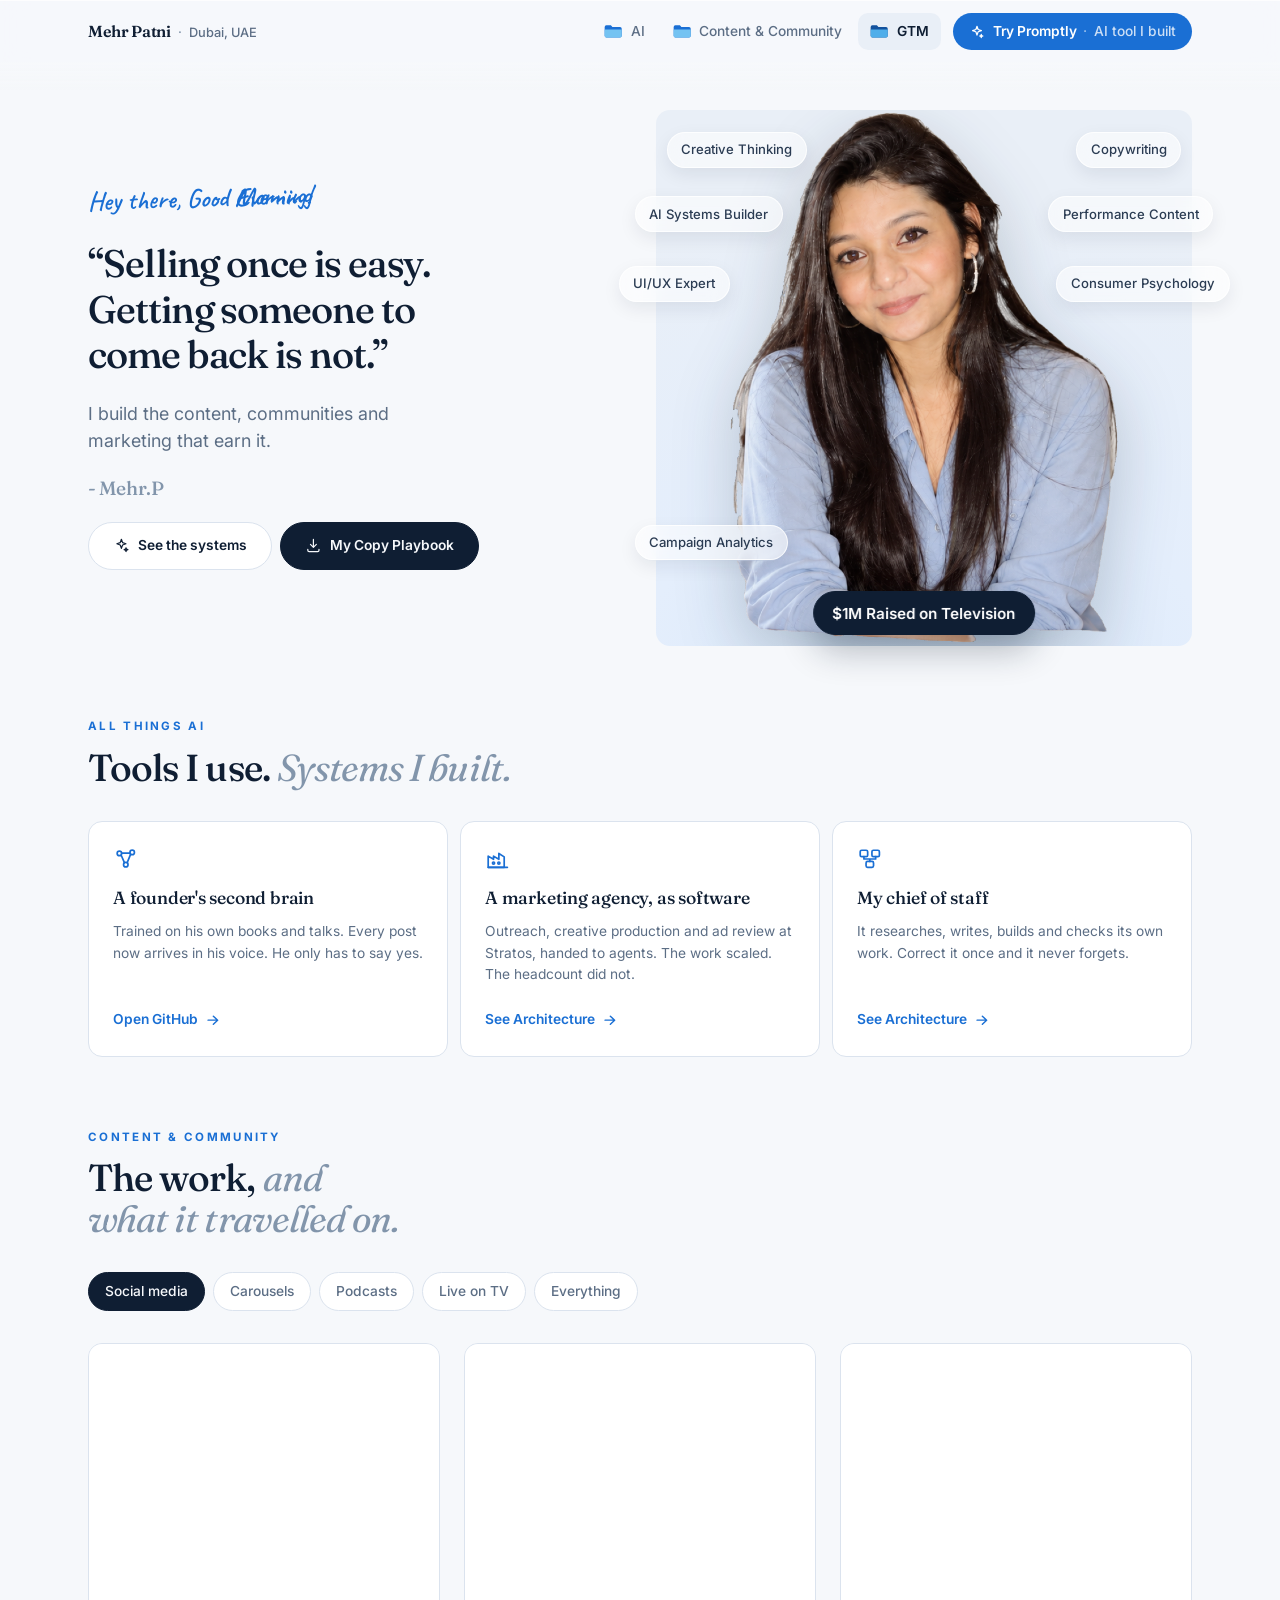
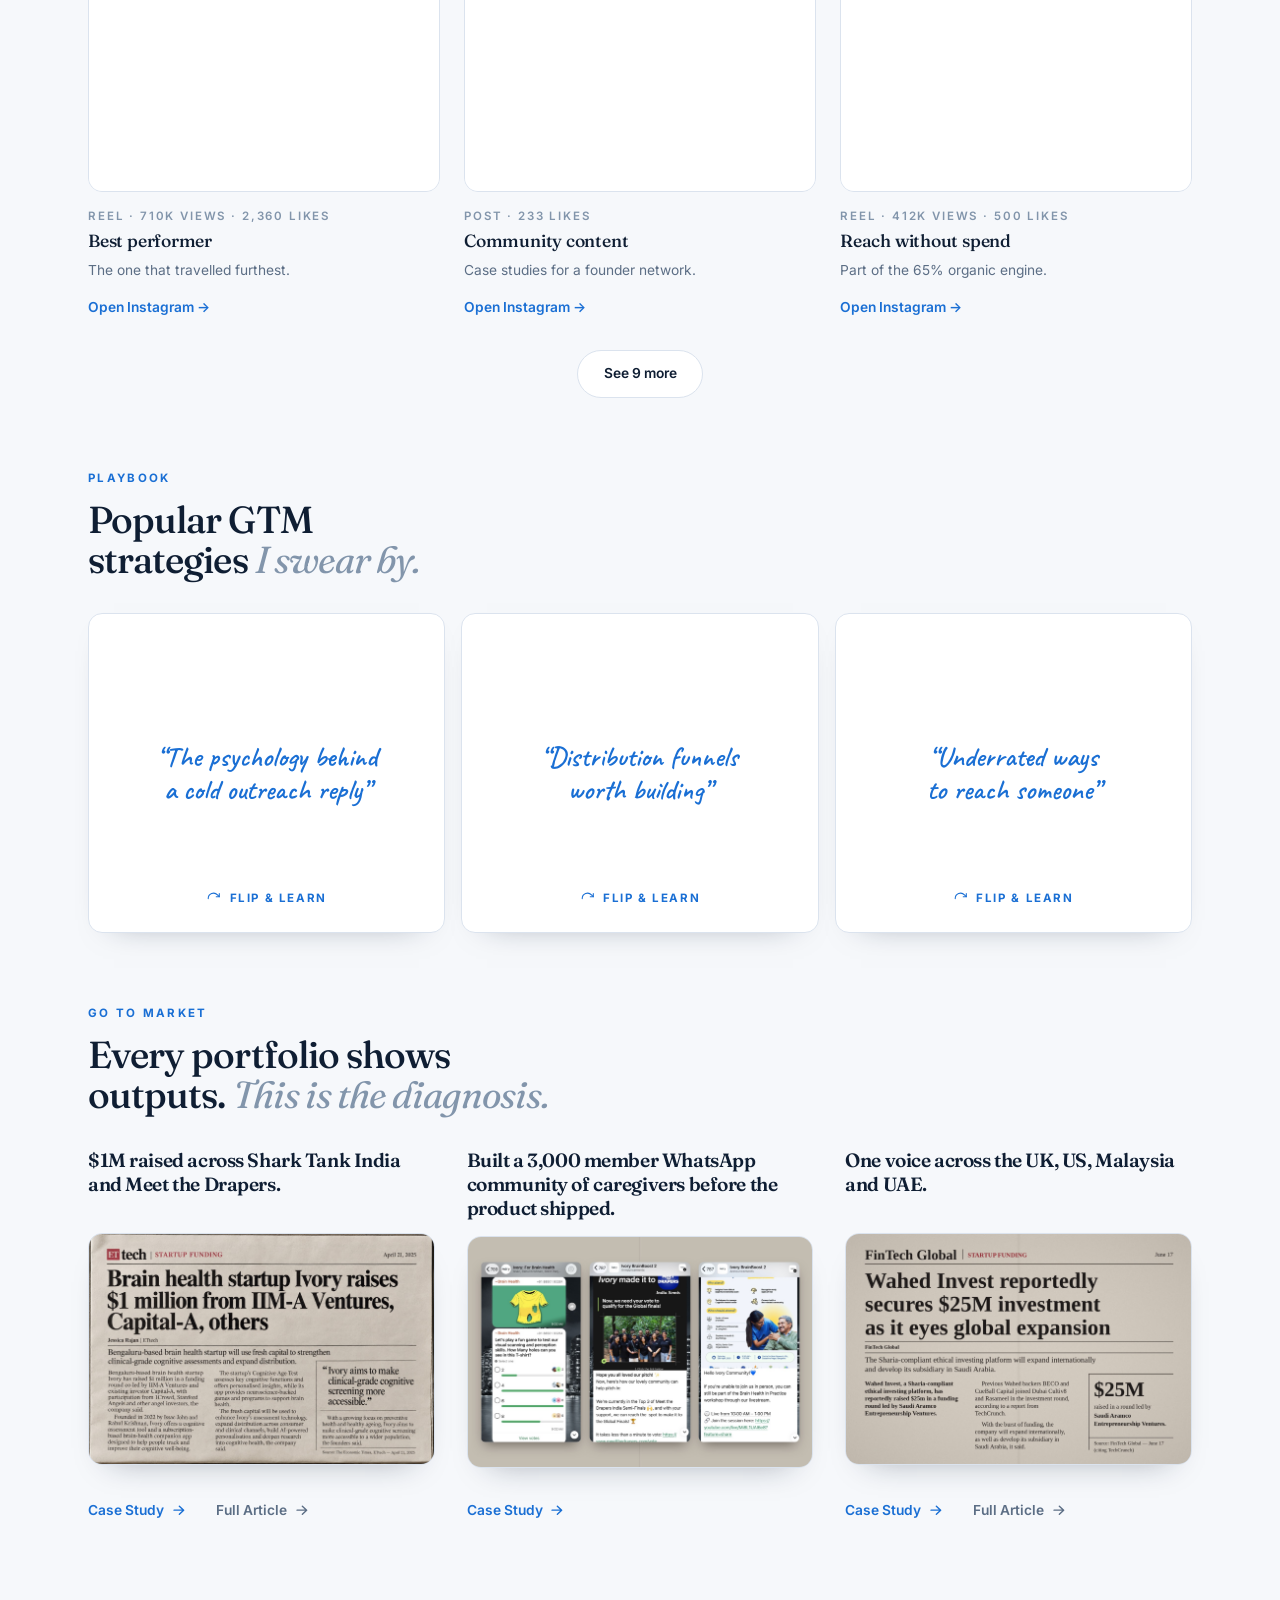
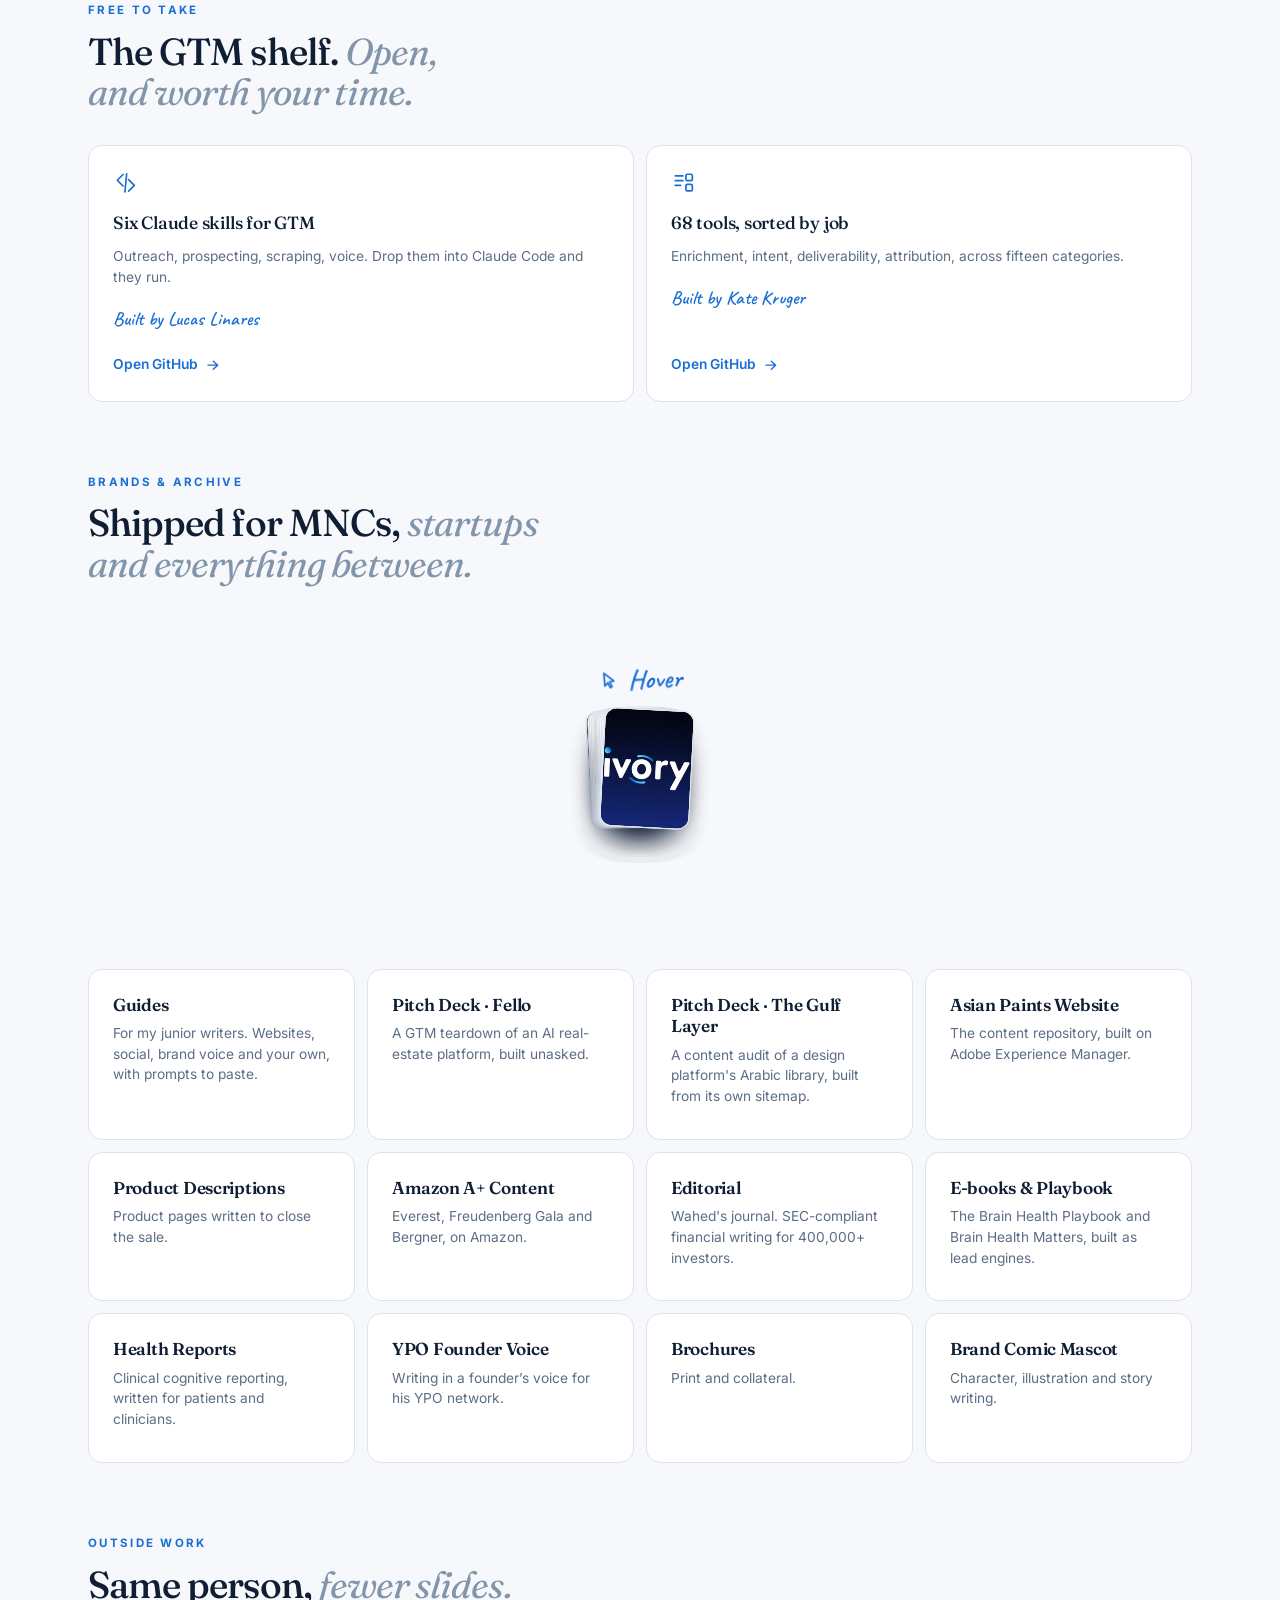
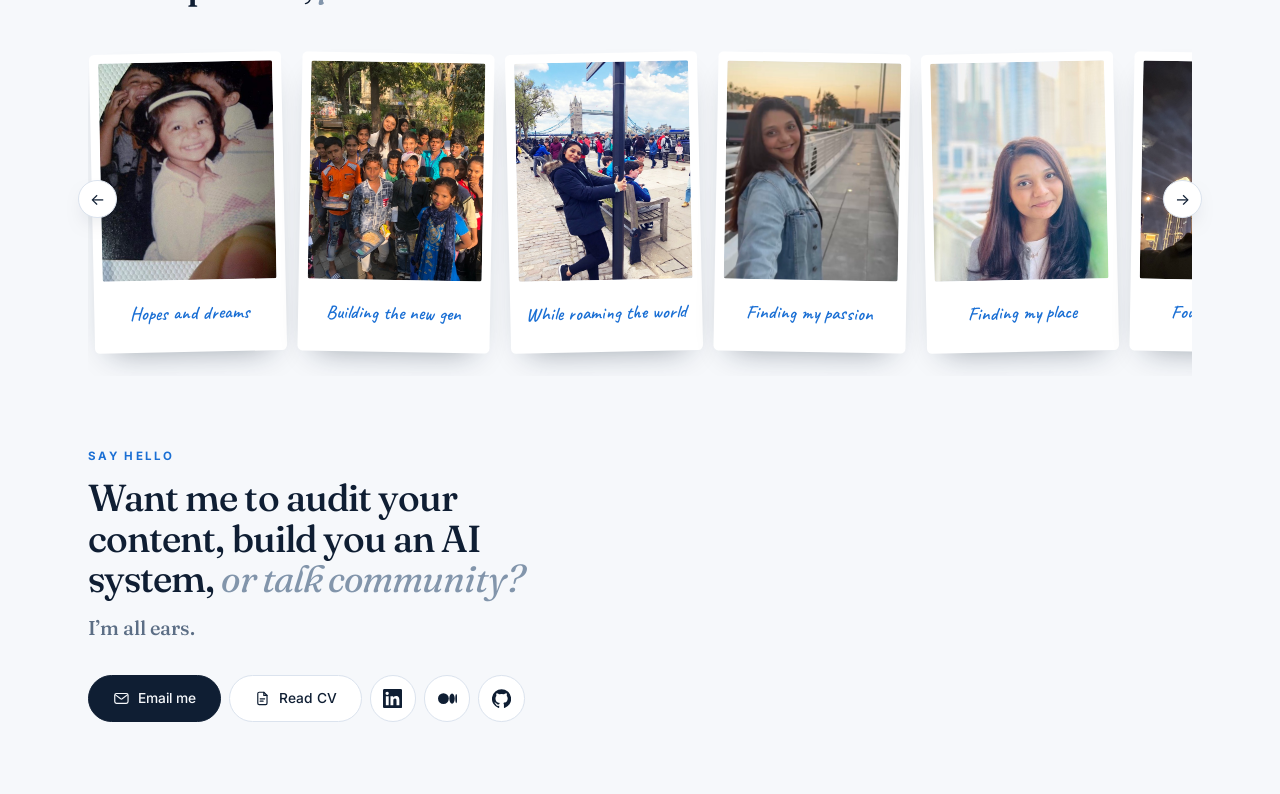
==== commit 6d1b0136: "Polaroid captions in her own hand Co-Authored-By: Claude Opus 5 (1M context) <noreply@anthropic.com>" ====
--- a/index.html
+++ b/index.html
@@ -473,10 +473,10 @@
 .shot img{display:block;width:100%;height:auto;aspect-ratio:4/5;object-fit:cover;
   object-position:50% 42%;border-radius:2px;background:var(--paper-2)}
 /* The caption lives in the polaroid's own white margin, never over the photo. */
-.shot figcaption{font-family:Fraunces,Georgia,serif;font-style:italic;font-weight:400;
-  font-size:.78rem;line-height:1.3;color:var(--ink);text-align:center;
-  min-height:2.8em;display:flex;align-items:center;justify-content:center;
-  padding:.55rem .25rem .15rem}
+.shot figcaption{font-family:Caveat,"Bradley Hand","Segoe Script",cursive;font-weight:600;
+  font-size:1.18rem;line-height:1.15;color:var(--accent);text-align:center;
+  height:3.4em;display:flex;align-items:center;justify-content:center;
+  padding:.5rem .25rem .2rem}
 .shot:nth-child(odd){transform:rotate(-1.2deg)}
 .shot:nth-child(even){transform:rotate(1deg)}
 .shot:hover{transform:rotate(0) translateY(-5px) scale(1.02);
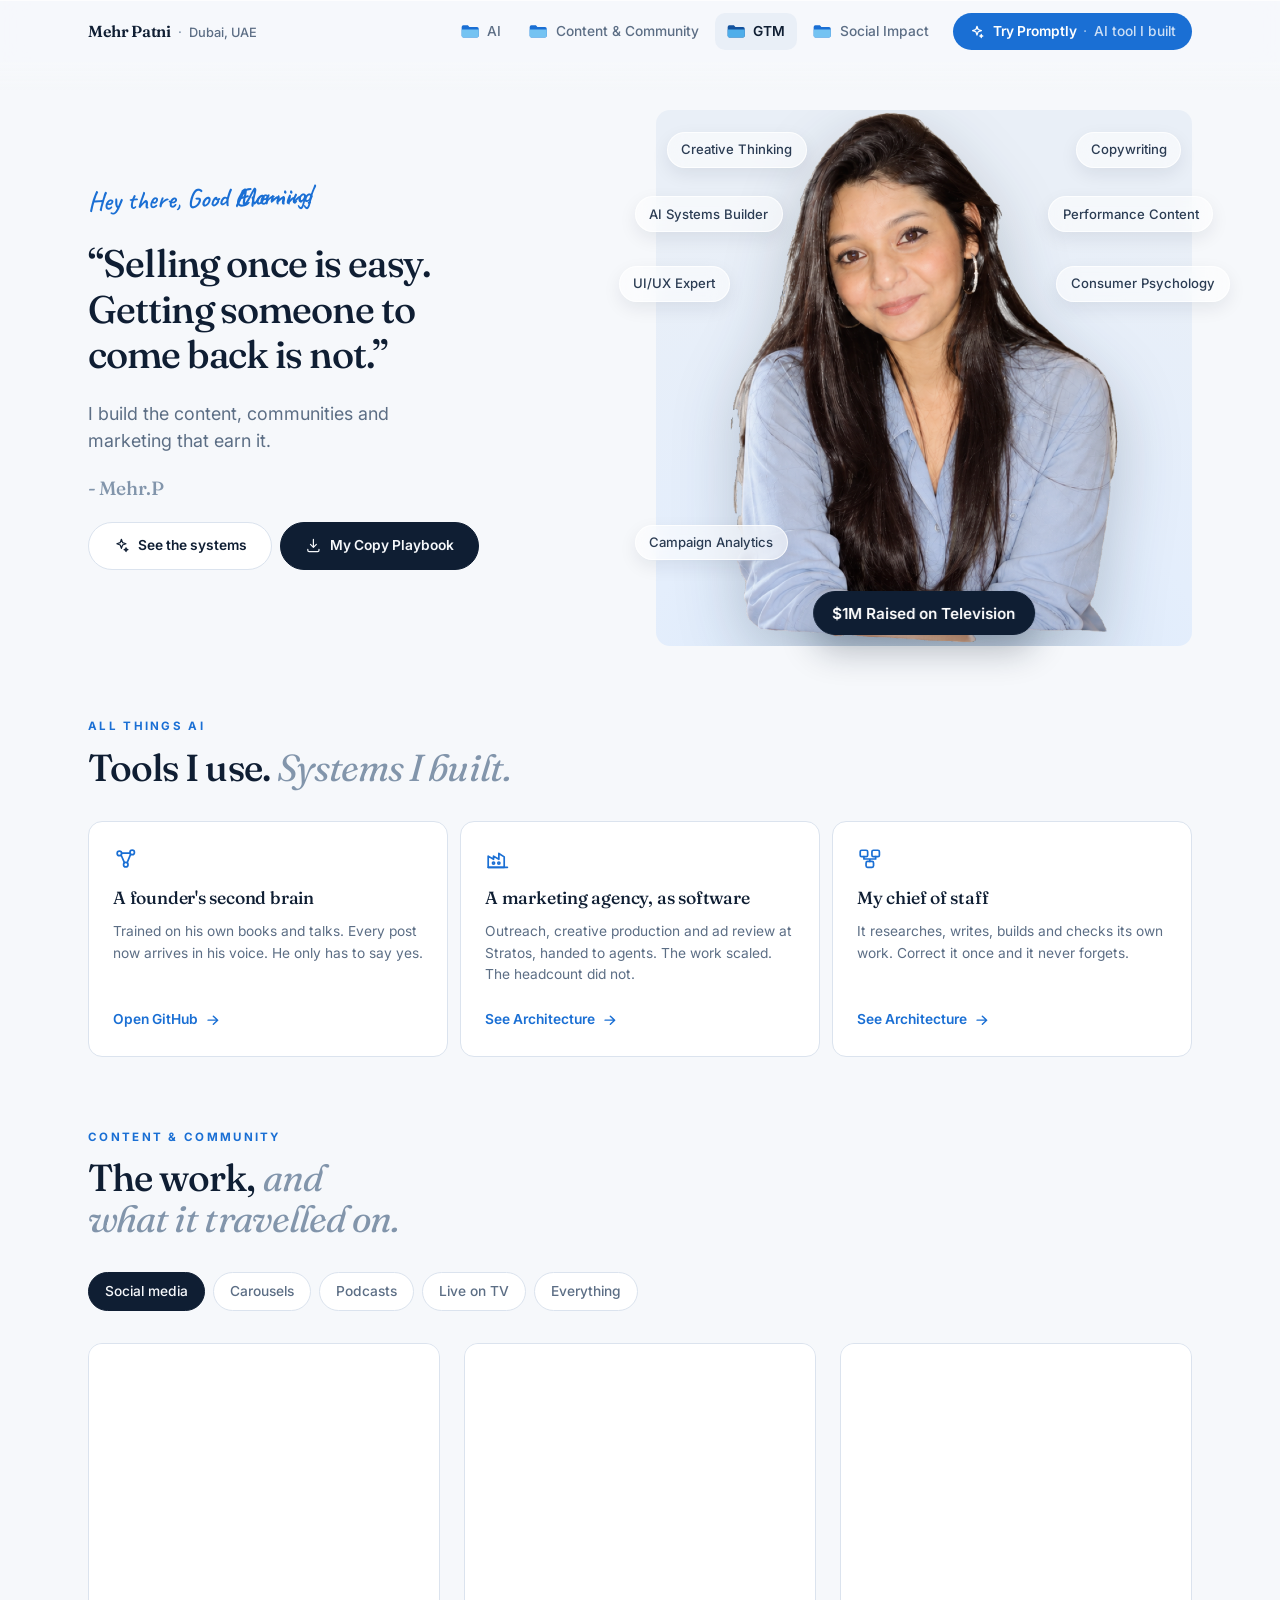
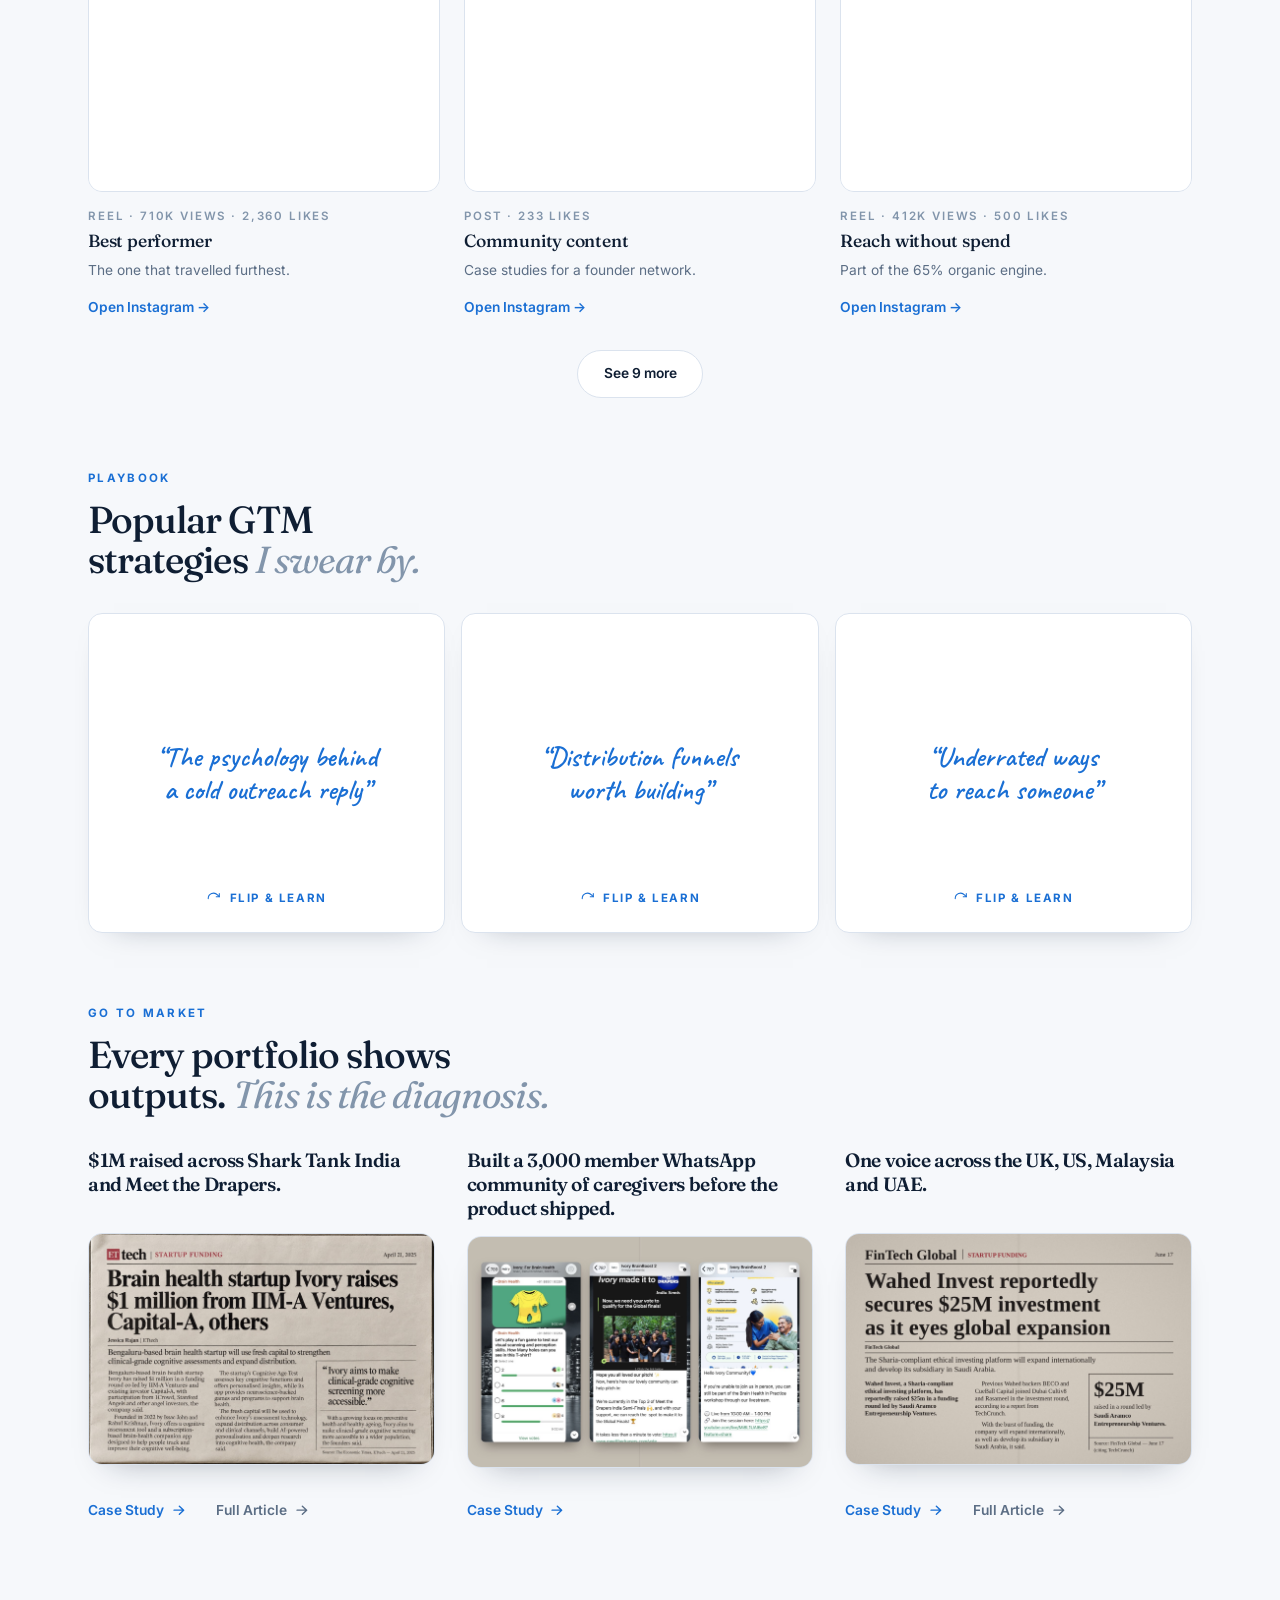
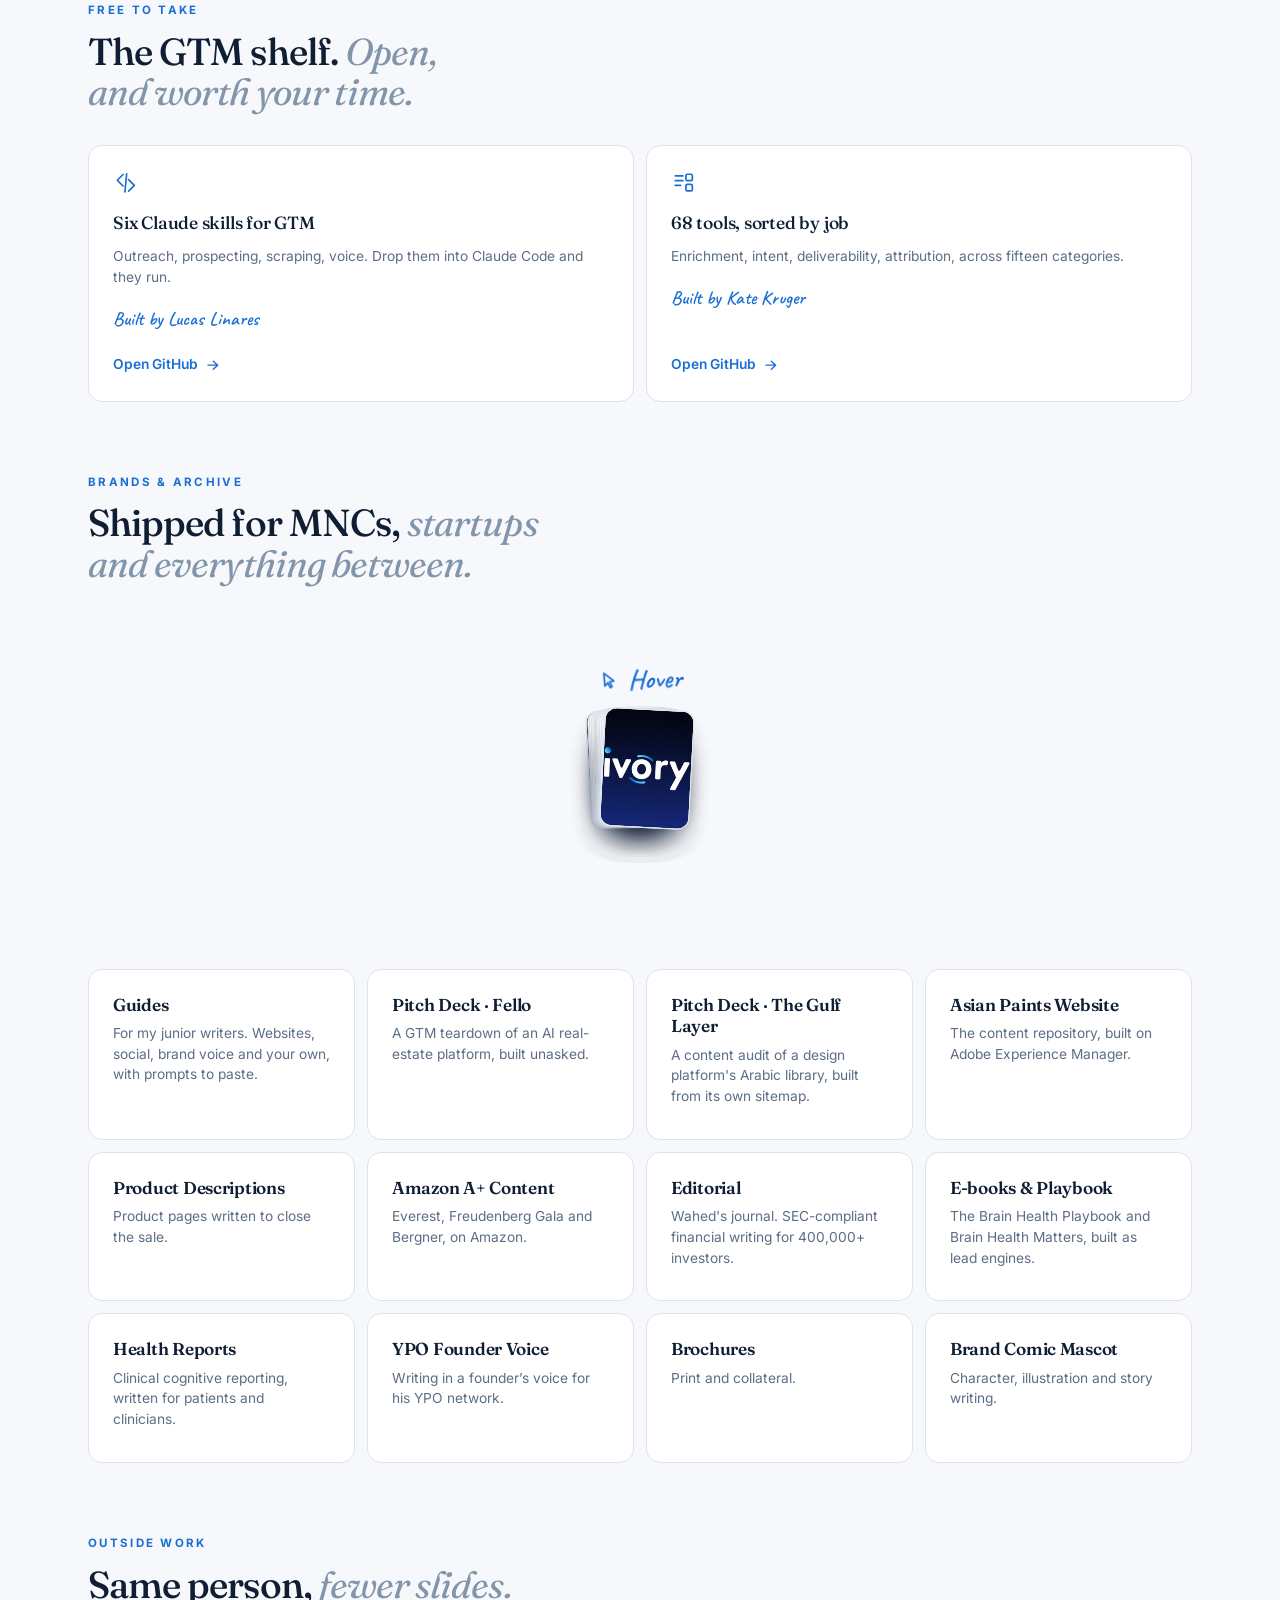
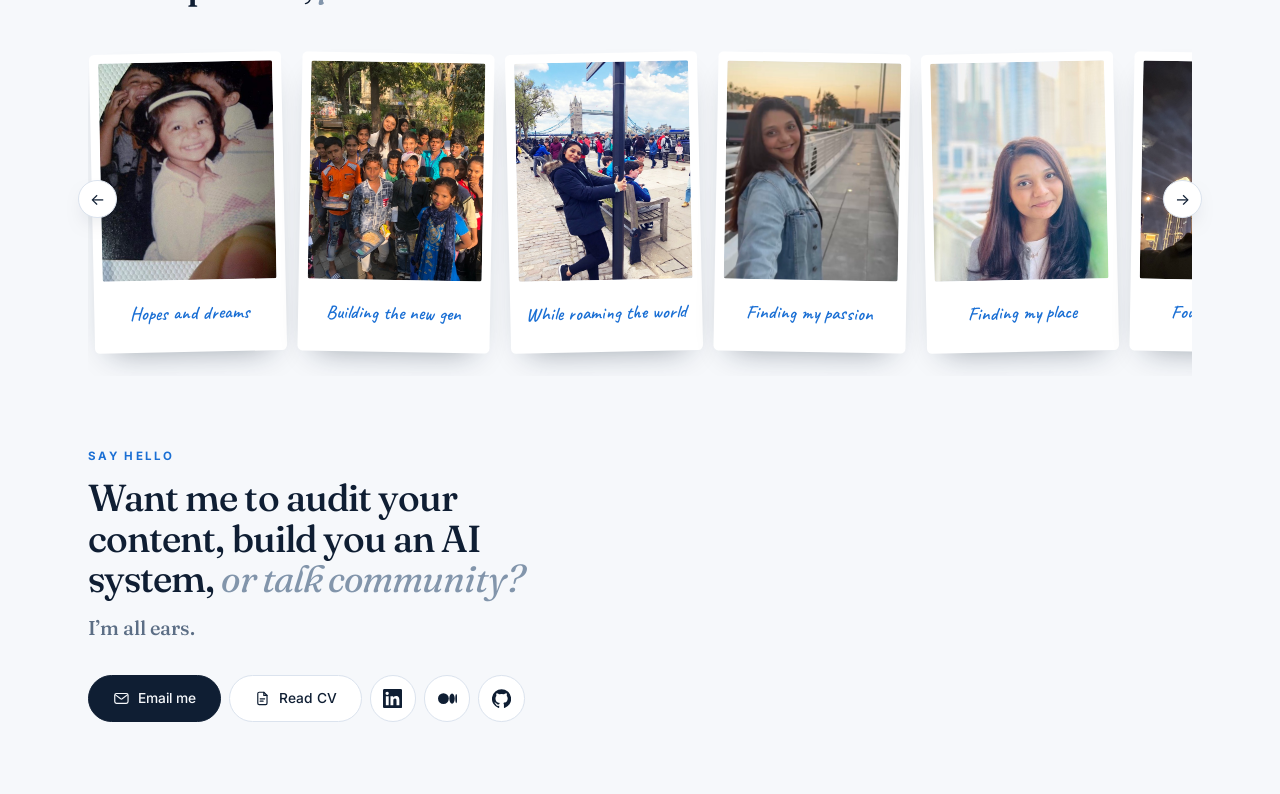
==== commit 2d5d8770: "Social Impact page: Angel Xpress Foundation, 2015 to 2019 Hero video, journey polaroids, then and no" ====
--- a/index.html
+++ b/index.html
@@ -565,6 +565,7 @@
   :root{--muted:#3C4C63;--faint:#4C5E76;--line:#A9B6C8}
   nav{background:var(--paper)}
 }
+@media(max-width:34rem){.nlinks a:not(.try){padding-left:3px;padding-right:3px;gap:4px}}
 </style>
 </head>
 <body>
@@ -577,6 +578,7 @@
       <a href="#ai"><svg class="fld" viewBox="0 0 28 22" aria-hidden="true"><path class="bk" d="M1 4.6A2.6 2.6 0 013.6 2h6.9l2.3 2.5h11.6A2.6 2.6 0 0127 7.1V18a2.6 2.6 0 01-2.6 2.6H3.6A2.6 2.6 0 011 18V4.6z"/><path class="ft" d="M1 8.2h26V18a2.6 2.6 0 01-2.6 2.6H3.6A2.6 2.6 0 011 18V8.2z"/></svg><span>AI</span></a>
       <a href="#content"><svg class="fld" viewBox="0 0 28 22" aria-hidden="true"><path class="bk" d="M1 4.6A2.6 2.6 0 013.6 2h6.9l2.3 2.5h11.6A2.6 2.6 0 0127 7.1V18a2.6 2.6 0 01-2.6 2.6H3.6A2.6 2.6 0 011 18V4.6z"/><path class="ft" d="M1 8.2h26V18a2.6 2.6 0 01-2.6 2.6H3.6A2.6 2.6 0 011 18V8.2z"/></svg><span>Content &amp; Community</span></a>
       <a href="#gtm"><svg class="fld" viewBox="0 0 28 22" aria-hidden="true"><path class="bk" d="M1 4.6A2.6 2.6 0 013.6 2h6.9l2.3 2.5h11.6A2.6 2.6 0 0127 7.1V18a2.6 2.6 0 01-2.6 2.6H3.6A2.6 2.6 0 011 18V4.6z"/><path class="ft" d="M1 8.2h26V18a2.6 2.6 0 01-2.6 2.6H3.6A2.6 2.6 0 011 18V8.2z"/></svg><span>GTM</span></a>
+      <a href="impact.html"><svg class="fld" viewBox="0 0 28 22" aria-hidden="true"><path class="bk" d="M1 4.6A2.6 2.6 0 013.6 2h6.9l2.3 2.5h11.6A2.6 2.6 0 0127 7.1V18a2.6 2.6 0 01-2.6 2.6H3.6A2.6 2.6 0 011 18V4.6z"/><path class="ft" d="M1 8.2h26V18a2.6 2.6 0 01-2.6 2.6H3.6A2.6 2.6 0 011 18V8.2z"/></svg><span>Social Impact</span></a>
       <a class="try" href="promptly/index.html"><svg viewBox="0 0 24 24" fill="none" stroke="currentColor" stroke-width="1.8" stroke-linecap="round" stroke-linejoin="round" aria-hidden="true"><path d="M12 3.4 13.7 8.3 18.6 10 13.7 11.7 12 16.6 10.3 11.7 5.4 10l4.9-1.7z"/><path d="M18.4 15.6l.6 1.8 1.8.6-1.8.6-.6 1.8-.6-1.8-1.8-.6 1.8-.6z"/></svg><span>Try Promptly<i>AI tool I built</i></span></a>
     </div>
   </div>
@@ -960,7 +962,7 @@
     </div>
     <div class="links rv">
       <a class="primary" href="mailto:mehrpatni9@gmail.com"><svg class="bi" viewBox="0 0 24 24" fill="none" stroke="currentColor" stroke-width="1.7" stroke-linecap="round" stroke-linejoin="round" aria-hidden="true"><rect x="2.5" y="5" width="19" height="14" rx="2.4"/><path d="m3.5 7 7.4 5.6a2 2 0 0 0 2.2 0L20.5 7"/></svg><span>Email me</span></a>
-        <a href="Mehr Patni CV 2026-10c.pdf" target="_blank" rel="noopener"><svg class="bi" viewBox="0 0 24 24" fill="none" stroke="currentColor" stroke-width="1.7" stroke-linecap="round" stroke-linejoin="round" aria-hidden="true"><path d="M14 3.2H7.4a2 2 0 0 0-2 2v13.6a2 2 0 0 0 2 2h9.2a2 2 0 0 0 2-2V7.8z"/><path d="M14 3.2v4.6h4.6"/><path d="M8.8 12.6h6.4M8.8 16h4.2"/></svg><span>Read CV</span></a>
+        <a href="Mehr Patni CV 2026-10d.pdf" target="_blank" rel="noopener"><svg class="bi" viewBox="0 0 24 24" fill="none" stroke="currentColor" stroke-width="1.7" stroke-linecap="round" stroke-linejoin="round" aria-hidden="true"><path d="M14 3.2H7.4a2 2 0 0 0-2 2v13.6a2 2 0 0 0 2 2h9.2a2 2 0 0 0 2-2V7.8z"/><path d="M14 3.2v4.6h4.6"/><path d="M8.8 12.6h6.4M8.8 16h4.2"/></svg><span>Read CV</span></a>
       <a class="sico" href="https://www.linkedin.com/in/mehrpatni/" target="_blank" rel="noopener" aria-label="LinkedIn" title="LinkedIn"><svg viewBox="0 0 24 24" fill="currentColor" aria-hidden="true"><path d="M20.45 20.45h-3.56v-5.57c0-1.33-.02-3.04-1.85-3.04-1.85 0-2.13 1.45-2.13 2.94v5.67H9.35V9h3.41v1.56h.05c.48-.9 1.64-1.85 3.37-1.85 3.6 0 4.27 2.37 4.27 5.46v6.28zM5.34 7.43a2.07 2.07 0 1 1 0-4.13 2.07 2.07 0 0 1 0 4.13zm1.78 13.02H3.56V9h3.56v11.45zM22.22 0H1.77C.79 0 0 .77 0 1.73v20.54C0 23.23.79 24 1.77 24h20.45c.98 0 1.78-.77 1.78-1.73V1.73C24 .77 23.2 0 22.22 0z"/></svg></a>
         <a class="sico" href="https://medium.com/@mehr.patni" target="_blank" rel="noopener" aria-label="Medium" title="Medium"><svg viewBox="0 0 24 24" fill="currentColor" aria-hidden="true"><path d="M13.54 12a6.77 6.77 0 1 1-13.54 0 6.77 6.77 0 0 1 13.54 0zM20.96 12c0 3.54-1.51 6.42-3.38 6.42s-3.39-2.88-3.39-6.42 1.52-6.42 3.39-6.42S20.96 8.46 20.96 12zM24 12c0 3.17-.53 5.75-1.19 5.75s-1.19-2.58-1.19-5.75.53-5.75 1.19-5.75S24 8.83 24 12z"/></svg></a>
         <a class="sico" href="https://github.com/mehrpatni9-lgtm" target="_blank" rel="noopener" aria-label="GitHub" title="GitHub"><svg viewBox="0 0 24 24" fill="currentColor" aria-hidden="true"><path d="M12 .3a12 12 0 0 0-3.8 23.4c.6.1.82-.26.82-.58l-.01-2.04c-3.34.72-4.04-1.61-4.04-1.61-.55-1.39-1.34-1.76-1.34-1.76-1.09-.74.08-.73.08-.73 1.2.09 1.84 1.24 1.84 1.24 1.07 1.83 2.81 1.3 3.5 1 .1-.78.41-1.31.75-1.61-2.66-.3-5.46-1.33-5.46-5.93 0-1.31.46-2.38 1.23-3.22-.13-.3-.54-1.52.11-3.17 0 0 1-.33 3.3 1.23a11.5 11.5 0 0 1 6 0c2.28-1.56 3.28-1.23 3.28-1.23.65 1.65.24 2.87.12 3.17.77.84 1.23 1.91 1.23 3.22 0 4.61-2.8 5.63-5.47 5.92.42.36.8 1.1.8 2.22l-.01 3.29c0 .31.21.69.83.57A12 12 0 0 0 12 .3z"/></svg></a>
